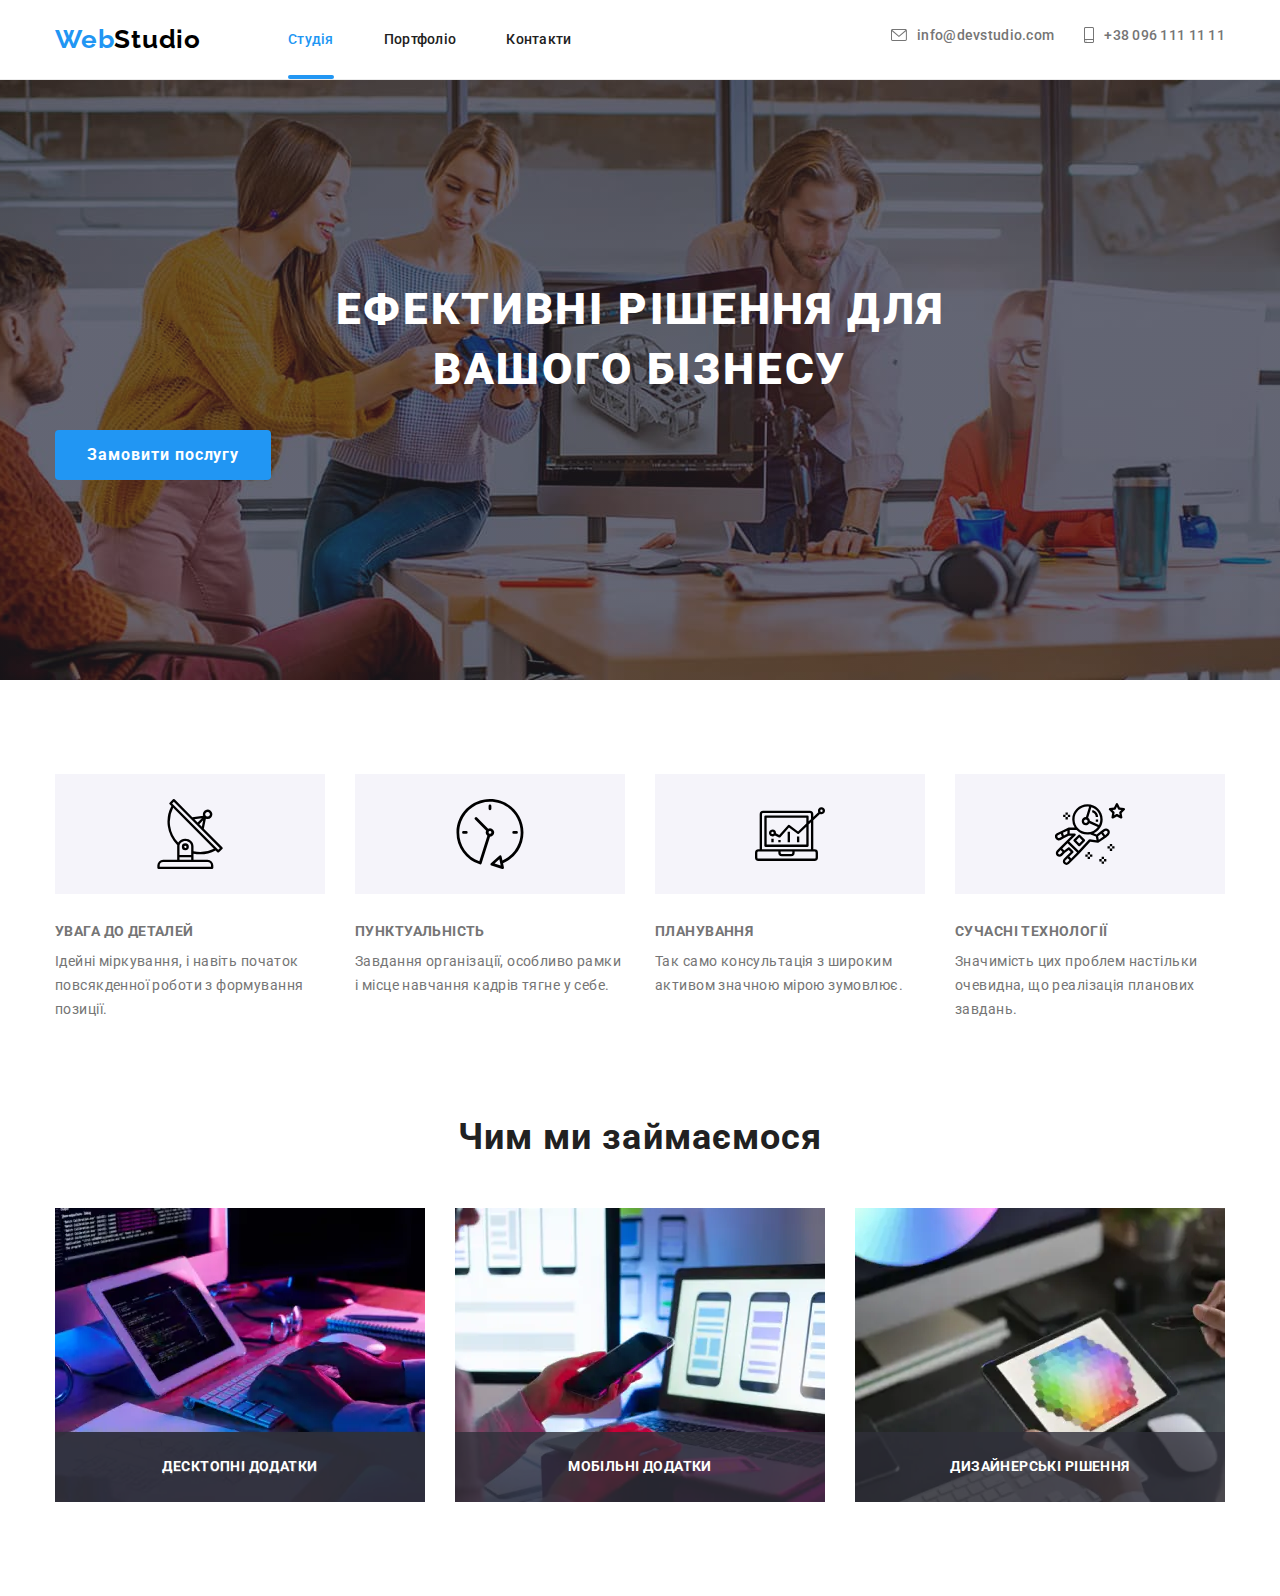
==== index.html @ 54bf3335 "+work" ====
<!DOCTYPE html>
<html lang="uk">
<head>
    <meta charset="UTF-8">
    <meta http-equiv="X-UA-Compatible" content="IE=edge">
    <meta name="viewport" content="width=device-width, initial-scale=1.0">
    <link rel="preconnect" href="https://fonts.googleapis.com">
    <link rel="preconnect" href="https://fonts.gstatic.com" crossorigin>
    <link
        href="https://fonts.googleapis.com/css2?family=Montserrat:wght@400;700&family=Open+Sans:wght@400;600;700&family=Raleway:wght@700&family=Roboto:wght@400;500;700;900&display=swap"
        rel="stylesheet"> 
    <link rel="stylesheet" href="https://cdn.jsdelivr.net/npm/modern-normalize@1.1.0/modern-normalize.min.css">
    
    <link rel="stylesheet" href="./css/main.min.css">
    <title>Головна</title>
</head>

<body>
    <!-- ХЕДЕР -->
    <header class="header">
        <div class="container header__container">
            <nav class="navigation">
                <a href="./index.html" class="logo-header">Web<span class="studio-black">Studio</span></a>            
                <ul class="site-nav">
                    <li class="item"><a class="header-link current site-nav__link" href="./index.html">Студія</a></li>
                    <li class="item"><a class="header-link site-nav__link" href="./portfolio.html">Портфоліо</a></li>
                    <li class="item"><a class="header-link site-nav__link" href="#">Контакти</a></li>
                </ul>            
            </nav>  
            <button type="button" class="open-mobile-menu-btn" data-menu-open>
                <svg class="open-mobile-menu-btn__icon">
                  <use href="./images/icons.svg#icon-burger"></use>
                </svg>
            </button>
            <ul class="header-contact list">
                <li class="header-contact__item"><a class="header-link header-contact__link" href="mailto:info@devstudio.com">
                    <svg class="icon-envelope" width="16px" height="12px">
                        <use href="./images/icons.svg#icon-envelope"></use>
                    </svg>
                    info@devstudio.com</a></li>
                <li class="header-contact__item"><a class="header-link header-contact__link" href="tel:+380961111111">
                    <svg class="icon-smartphone" width="10px" height="16px">
                        <use href="./images/icons.svg#icon-smartphone"></use>
                    </svg>+38 096 111 11 11</a></li>
            </ul>  
        </div>
        <!-- МОБІЛЬНЕ МЕНЮ -->
        <div class="mobile-menu" data-menu>
            <div class="container mobile-menu__container">
                <button type="button" class="mobile-menu__close-btn" data-menu-close>
                    <svg class="mobile-menu__close-icon">
                        <use href="./images/icons.svg#icon-close_40px"></use>
                    </svg>
                </button>
                <ul class="list mobile-nav-list">
                    <li class="mobile-nav-list__item">
                        <a class="mobile-link current mobile-nav-list__link" href="./index.html">Студія</a>
                    </li>
                    <li class="mobile-nav-list__item">
                        <a class="mobile-link mobile-nav-list__link" href="./portfolio.html">Портфоліо</a>
                    </li>
                    <li class="mobile-nav-list__item">
                        <a class="mobile-link mobile-nav-list__link" href="#">Контакти</a>
                    </li>
                </ul>
                <ul class="list mobile-contact-list">
                    <li class="mobile-contact-list__item">
                        <a class="mobile-link mobile-contact-list__link tel" href="tel:+380961111111">+38 096 111 11 11</a>
                    </li>
                    <li class="mobile-contact-list__item">
                        <a class="mobile-link mobile-contact-list__link" href="mailto:info@devstudio.com">info@devstudio.com</a>
                    </li>
                </ul>
                <ul class="list mobile-menu-social-list">
                    <li class="mobile-menu-social-list__item">
                        <a class="mobile-link mobile-menu-social-list__link" href="#">Instagram</a>
                    </li>
                    <li class="mobile-menu-social-list__item">
                        <a class="mobile-link mobile-menu-social-list__link" href="#">Twitter</a>
                    </li>
                    <li class="mobile-menu-social-list__item">
                        <a class="mobile-link mobile-menu-social-list__link" href="#">Facebook</a>
                    </li>
                    <li class="mobile-menu-social-list__item">
                        <a class="mobile-link mobile-menu-social-list__link" href="#">LinkedIn</a>
                    </li>
                </ul>             
            </div>
        </div> 
    </header>
  
    <main>
        <!-- ГЕРОЙ -->       
        <section class="hero">
            <div class="container">
                <h1 class="hero-title">Ефективні рішення для вашого бізнесу</h1>
                <button class="hero-button" type="button" data-modal-open>Замовити послугу</button>
            </div>
        </section>  
        <!-- ОСОБЛИВОСТІ -->
        <section class="section">
            <div class="container">
                <h2 class="visually-hidden">Особливості</h2>
                <ul class="feature list">                
                    <li class="feature__item">
                        <div class="feature__icon">
                            <svg width="70px" height="70px">
                                <use href="./images/icons.svg#icon-antenna"></use>
                            </svg>
                        </div>
                        <h3 class="feature__title">увага до деталей</h3>
                        <p class="feature__text">Ідейні міркування, і навіть початок повсякденної роботи з формування позиції.</p>
                    </li>
                    <li class="feature__item">
                        <div class="feature__icon">
                            <svg width="70px" height="70px">
                                <use href="./images/icons.svg#icon-clock"></use>
                            </svg>
                        </div>
                        <h3 class="feature__title">пунктуальність</h3>
                        <p class="feature__text">Завдання організації, особливо рамки і місце навчання кадрів тягне у себе.</p>
                    </li>
                    <li class="feature__item">
                        <div class="feature__icon">
                            <svg width="70px" height="70px">
                                <use href="./images/icons.svg#icon-diagram"></use>
                            </svg>
                        </div>
                        <h3 class="feature__title">планування</h3>
                        <p class="feature__text">Так само консультація з широким активом значною мірою зумовлює.</p>
                    </li>
                    <li class="feature__item">
                        <div class="feature__icon">
                            <svg width="70px" height="70px">
                                <use href="./images/icons.svg#icon-astronaut"></use>
                            </svg>
                        </div>
                        <h3 class="feature__title">сучасні технології</h3>
                        <p class="feature__text">Значимість цих проблем настільки очевидна, що реалізація планових завдань.</p>
                    </li>        
                </ul>
            </div>
        </section>
        <!-- ЧИМ МИ ЗАЙМАЄМОСЯ -->
        <section class="section work">
            <div class="container">
                <h2 class="section-title">Чим ми займаємося</h2>
                <ul class="list work__list">
                    <li class="work__item">
                        <picture>
                            <source 
                            srcset="./images/img-work1-desktop.webp 1x, ./images/img-work1-desktop@2x.webp 2x"
                            media="(min-width: 1200px)"
                            type="image/webp">
                            <source 
                            srcset="./images/img-work1-desktop.jpg 1x, ./images/img-work1-desktop@2x.jpg 2x"
                            media="(min-width: 1200px)">
                            <img src="./images/img-work1-desktop.jpg" alt="write program">
                        </picture>                                      
                        <p class="work__text">Десктопні додатки</p>                       
                    </li>
                    <li class="work__item">
                        <picture>
                            <source 
                            srcset="./images/img-work2-desktop.webp 1x, ./images/img-work2-desktop@2x.webp 2x"
                            media="(min-width: 1200px)"
                            type="image/webp">
                            <source 
                            srcset="./images/img-work2-desktop.jpg 1x, ./images/img-work2-desktop@2x.jpg 2x"
                            media="(min-width: 1200px)">
                            <img src="./images/img-work2-desktop.jpg" alt="write program">
                        </picture>                                             
                        <p class="work__text">Мобільні додатки</p>                     
                    </li>
                    <li class="work__item">
                        <picture>
                            <source 
                            srcset="./images/img-work3-desktop.webp 1x, ./images/img-work3-desktop@2x.webp 2x"
                            media="(min-width: 1200px)"
                            type="image/webp">
                            <source 
                            srcset="./images/img-work3-desktop.jpg 1x, ./images/img-work3-desktop@2x.jpg 2x"
                            media="(min-width: 1200px)">
                            <img src="./images/img-work3-desktop.jpg" alt="write program">
                        </picture>                        
                        <p class="work__text">Дизайнерські рішення</p>                       
                    </li>
                </ul>
            </div>
        </section>
        <!--КОМАНДА-->
        <!-- <section class="section team">
            <div class="container">
            <h2 class="section-title">Наша команда</h2>
                <ul class="list team__list">
                    <li class="team__cards">
                        <img class="team__img" src="./images/tc1.jpg" alt="фото дизайнера Ігор Дем'яненко" width="270" height="260">
                        <div class="team__content">
                            <h3 class="team__name">Ігор Дем'яненко</h3>
                            <p class="team__position">Product Designer</p>                           
                            <ul class="social-list list">
                                <li class="social-list__item">
                                    <a class="social-list__link" href="#">
                                        <svg class="social-list__icon" width="20px" height="20px">
                                            <use href="./images/icons.svg#icon-instagram"></use>
                                        </svg>
                                    </a>
                                </li>
                                <li class="social-list__item">
                                    <a class="social-list__link" href="#" >
                                        <svg class="social-list__icon" width="20px" height="20px">
                                            <use href="./images/icons.svg#icon-twitter"></use>
                                        </svg>
                                    </a>
                                </li>
                                <li class="social-list__item">
                                    <a class="social-list__link" href="#" >
                                        <svg class="social-list__icon" width="20px" height="20px">
                                            <use href="./images/icons.svg#icon-facebook"></use>
                                        </svg>
                                    </a>
                                </li>
                                <li class="social-list__item">
                                    <a class="social-list__link" href="#" >
                                        <svg class="social-list__icon" width="20px" height="20px">
                                            <use href="./images/icons.svg#icon-linkedin"></use>
                                        </svg>
                                    </a>
                                </li>
                            </ul>
                        </div>                        
                    </li>
                    <li class="team__cards">
                        <img class="team__img" src="./images/tc2.jpg" alt="фото фронт енд розробника Ольга Рєпіна" width="270" height="260">
                        <div class="team__content">
                            <h3 class="team__name">Ольга Рєпіна</h3>
                            <p class="team__position">Frontend Developer</p>                         
                            <ul class="social-list list">
                                <li class="social-list__item">
                                    <a class="social-list__link" href="#">
                                        <svg class="social-list__icon" width="20px" height="20px">
                                            <use href="./images/icons.svg#icon-instagram"></use>
                                        </svg>
                                    </a>
                                </li>
                                <li class="social-list__item">
                                    <a class="social-list__link" href="#" >
                                        <svg class="social-list__icon" width="20px" height="20px">
                                            <use href="./images/icons.svg#icon-twitter"></use>
                                        </svg>
                                    </a>
                                </li>
                                <li class="social-list__item">
                                    <a class="social-list__link" href="#" >
                                        <svg class="social-list__icon" width="20px" height="20px">
                                            <use href="./images/icons.svg#icon-facebook"></use>
                                        </svg>
                                    </a>
                                </li>
                                <li class="social-list__item">
                                    <a class="social-list__link" href="#" >
                                        <svg class="social-list__icon" width="20px" height="20px">
                                            <use href="./images/icons.svg#icon-linkedin"></use>
                                        </svg>
                                    </a>
                                </li>
                            </ul>
                        </div>                         
                    </li>
                    <li class="team__cards">
                        <img class="team__img" src="./images/tc3.jpg" alt="фото маркетолога Микола Тарасов" width="270" height="260">
                        <div class="team__content">
                            <h3 class="team__name">Микола Тарасов</h3>
                            <p class="team__position">Marketing</p>                       
                            <ul class="social-list list">
                                <li class="social-list__item">
                                    <a class="social-list__link" href="#">
                                        <svg class="social-list__icon" width="20px" height="20px">
                                            <use href="./images/icons.svg#icon-instagram"></use>
                                        </svg>
                                    </a>
                                </li>
                                <li class="social-list__item">
                                    <a class="social-list__link" href="#" >
                                        <svg class="social-list__icon" width="20px" height="20px">
                                            <use href="./images/icons.svg#icon-twitter"></use>
                                        </svg>
                                    </a>
                                </li>
                                <li class="social-list__item">
                                    <a class="social-list__link" href="#" >
                                        <svg class="social-list__icon" width="20px" height="20px">
                                            <use href="./images/icons.svg#icon-facebook"></use>
                                        </svg>
                                    </a>
                                </li>
                                <li class="social-list__item">
                                    <a class="social-list__link" href="#" >
                                        <svg class="social-list__icon" width="20px" height="20px">
                                            <use href="./images/icons.svg#icon-linkedin"></use>
                                        </svg>
                                    </a>
                                </li>
                            </ul>
                        </div>                        
                    </li>
                    <li class="team__cards">
                        <img class="team__img" src="./images/tc4.jpg" alt="фото Юай дизайнера Михайло Єрмаков" width="270" height="260">
                        <div class="team__content">
                            <h3 class="team__name">Михайло Єрмаков</h3>
                            <p class="team__position">UI Designer</p>                                                 
                            <ul class="social-list list">
                                <li class="social-list__item">
                                    <a class="social-list__link" href="#">
                                        <svg class="social-list__icon" width="20px" height="20px">
                                            <use href="./images/icons.svg#icon-instagram"></use>
                                        </svg>
                                    </a>
                                </li>
                                <li class="social-list__item">
                                    <a class="social-list__link" href="#" >
                                        <svg class="social-list__icon" width="20px" height="20px">
                                            <use href="./images/icons.svg#icon-twitter"></use>
                                        </svg>
                                    </a>
                                </li>
                                <li class="social-list__item">
                                    <a class="social-list__link" href="#" >
                                        <svg class="social-list__icon" width="20px" height="20px">
                                            <use href="./images/icons.svg#icon-facebook"></use>
                                        </svg>
                                    </a>
                                </li>
                                <li class="social-list__item">
                                    <a class="social-list__link" href="#" >
                                        <svg class="social-list__icon" width="20px" height="20px">
                                            <use href="./images/icons.svg#icon-linkedin"></use>
                                        </svg>
                                    </a>
                                </li>
                            </ul>
                        </div>                         
                    </li>
                </ul>
            </div>
        </section> -->
        <!-- КЛІЄНТИ -->
        <!-- <section class="section company">
            <div class="container">
                <h2 class="section-title">Постійні клієнти</h2>
                <ul class="company__list list">
                    <li class="company__item">
                        <a class="company__link" href="#">
                            <svg class="company__logo" width="106px" height="60px">
                                <use href="./images/icons.svg#icon-logo1"></use>
                            </svg>
                        </a>
                    </li>
                    <li class="company__item">
                        <a class="company__link" href="#">
                            <svg class="company__logo" width="106px" height="60px">
                                <use href="./images/icons.svg#icon-logo2"></use>
                            </svg>
                        </a>
                    </li>
                    <li class="company__item">
                        <a class="company__link" href="#">
                            <svg class="company__logo" width="106px" height="60px">
                                <use href="./images/icons.svg#icon-logo3"></use>
                            </svg>
                        </a>
                    </li>
                    <li class="company__item">
                        <a class="company__link" href="#">
                            <svg class="company__logo" width="106px" height="60px">
                                <use href="./images/icons.svg#icon-logo4"></use>
                            </svg>
                        </a>
                    </li>
                    <li class="company__item">
                        <a class="company__link" href="#">
                            <svg class="company__logo" width="106px" height="60px">
                                <use href="./images/icons.svg#icon-logo5"></use>
                            </svg>
                        </a>
                    </li>
                    <li class="company__item">
                        <a class="company__link" href="#">
                            <svg class="company__logo" width="106px" height="60px">
                                <use href="./images/icons.svg#icon-logo6"></use>
                            </svg>
                        </a>
                    </li>
                </ul>
            </div>
        </section>
    </main> -->
    <!-- ФУТЕР -->
    <!-- <footer class="footer">
        <div class="container footer-container">
            <div class="address">
                <a href="./index.html" class="logo-footer">Web<span class="studio-white">Studio</span></a>
                <address>
                    <ul class="footer-list list">
                        <li class="contacts"><a class="map link" href="https://goo.gl/maps/buH3xEs2t7yoEVax5" target="_blank" 
                            rel="noopener noreferrer nofollow">м. Київ, пр-т Лесі Українки, 26</a></li>
                        <li class="contacts"><a class="link" href="mailto:info@devstudio.com">info@devstudio.com</a></li>
                        <li class="contacts"><a class="link" href="tel:+38096111111">+38 096 111 11 11</a></li>
                    </ul>
                </address>
            </div>
            <div class="social">
                <p class="footer-title">Приєднуйтесь</p>
                <ul class="social-list list">
                    <li class="social-list__item">
                        <a class="social-list__link social-icon-footer" href="#" >
                            <svg class="icon-footer" width="20px" height="20px">
                                <use href="./images/icons.svg#icon-instagram"></use>
                            </svg>
                        </a>
                    </li>
                    <li class="social-list__item">
                        <a class="social-list__link social-icon-footer" href="#" >
                            <svg class="icon-footer" width="20px" height="20px">
                                <use href="./images/icons.svg#icon-twitter"></use>
                            </svg>
                        </a>
                    </li>
                    <li class="social-list__item">
                        <a class="social-list__link social-icon-footer" href="#" >
                            <svg class="icon-footer" width="20px" height="20px">
                                <use href="./images/icons.svg#icon-facebook"></use>
                            </svg>
                        </a>
                    </li>
                    <li class="social-list__item">
                        <a class="social-list__link social-icon-footer" href="#" >
                            <svg class="icon-footer" width="20px" height="20px">
                                <use href="./images/icons.svg#icon-linkedin"></use>
                            </svg>
                        </a>
                    </li>
                </ul>
            </div>
            <div class="footer-contact-form">
                <p class="footer-title">Підпишіться на розсилку</p> 
                <form class="footer-form">
                    <label>
                        <input type="email" name="email" class="footer-form-input" placeholder="E-mail" required>
                    </label>                   
                        <button type="submit" class="footer-form-button">Підписатися
                            <svg class="footer-form-icon" width="24" height="24">
                            <use href="./images/icons.svg#icon-send"></use>
                        </svg>
                    </button>                    
                </form>  
            </div>
        </div>
    </footer>  

    <div class="backdrop is-hidden" data-modal>
        <div class="modal">
            <button type="button" class="modal__close-btn" data-modal-close>
                <svg class="modal__close-icon" width="18px" height="18px">
                    <use href="./images/icons.svg#icon-close"></use>
                </svg>
            </button>
            <form class="modal-form">
                <p class="modal-form-title">Залиште свої дані, ми вам передзвонимо</p>
                <label class="modal-form-field">
                    <span class="modal-form-desc-title">Ім'я</span>
                    <span class="modal-form-input-icon">
                        <input type="text" name="name" class="modal-form-input" required pattern="[a-zA-Zа-яА-ЯіІїЇ]+">
                        <svg width="18" height="18" class="modal-form-icon">
                            <use href="./images/icons.svg#icon-person-black"></use>
                        </svg>
                    </span>
                </label>
                <label class="modal-form-field">
                    <span class="modal-form-desc-title">Телефон</span> 
                    <span class="modal-form-input-icon">
                        <input type="tel" name="tel" class="modal-form-input" required pattern="[0-9]{3}-[0-9]{3}-[0-9]{2}-[0-9]{2}" title="xxx-xxx-xx-xx">
                        <svg width="18" height="18"class="modal-form-icon">
                            <use href="./images/icons.svg#icon-phone-black"></use>
                        </svg>
                    </span>
                </label>
                <label class="modal-form-field">
                    <span class="modal-form-desc-title">Пошта</span>
                    <span class="modal-form-input-icon">
                        <input type="email" name="email" class="modal-form-input" required>
                        <svg width="18" height="18"class="modal-form-icon">
                            <use href="./images/icons.svg#icon-email-black"></use>
                        </svg>
                    </span>
                </label>                
                <label class="modal-form-field-comment">
                    <span class="modal-form-desc-title">Коментар</span>
                    <textarea name="feedback" placeholder="Введіть текст" required class="modal-form-comment"></textarea>
                </label>
                <label class="modal-form-checkbox-field">
                    <input type="checkbox" name="user-policy" class="modal-form-check visually-hidden">
                    <svg class="modal-form-checkbox" width="16" height="15">
                        <use href="./images/icons.svg#icon-check" class="modal-form-checkbox-icon"></use>
                    </svg>Погоджуюся з розсилкою та приймаю&nbsp;<a href="" class="checkbox-accent">Умови договору</a>
                </label>
                <button type="submit" class="modal-form-submit">Відправити</button>           

            </form>
        </div>
    </div>
    
    <script src="./js/modal.js"></script> -->

    <script src="./js/mobile-menu.js"></script>
</body>
</html>
---- css/main.min.css ----
:root{--primary-text-color:#757575;--secondary-text-color:#212121;--white-color:#FFFFFF;--white-color-footer-link:rgba(255, 255, 255, 0.6);--black-color:#000000;--accent-color:#2196F3;--hero-footer-background-color:#2F303A;--secondary-background-color:#F5F4FA;--border-header-color:#ECECEC;--accent-color-focus:#188CE8;--cards-border-color:#EEEEEE;--hero-gradient: #c4c4c4;--icons-color-main: #afb1b8;--primary-font-family: Roboto, sans-serif;--secondary-font-family: Raleway, sans-serif}.visually-hidden{position:absolute;white-space:nowrap;width:1px;height:1px;overflow:hidden;border:0;padding:0;clip:rect(0 0 0 0);clip-path:inset(50%);margin:-1px}body{color:var(--primary-text-color);background-color:var(--white-color);font-family:var(--primary-font-family);font-size:14px;letter-spacing:.03em}h1,h2,h3,h4,h5,h6,p{margin-top:0;margin-bottom:0}ul{margin-top:0;margin-bottom:0;padding-left:0;list-style:none}img{display:block;max-width:100%;height:auto}address{font-style:normal}button{display:block;cursor:pointer;border:none;border-radius:4px}.list{list-style:none;padding-left:0;margin:0}.link{text-decoration:none}.container{padding:0 15px}@media screen and (min-width: 480px){.container{width:480px;margin:0 auto}}@media screen and (min-width: 768px){.container{width:768px}}@media screen and (min-width: 1200px){.container{width:1200px}}.section{padding-top:94px;padding-bottom:94px}.section-title{color:var(--secondary-text-color);font-weight:700;font-size:36px;line-height:1.17;text-align:center;letter-spacing:.03em;margin-bottom:50px}.backdrop{position:fixed;top:0;left:0;bottom:0;right:0;background-color:rgba(0,0,0,.2);opacity:1;transition:opacity 250ms cubic-bezier(0.4, 0, 0.2, 1)}.backdrop.is-hidden{opacity:0;pointer-events:none;visibility:hidden}.backdrop.is-hidden .modal{transform:translate(-50%, -50%) scale(1.1);visibility:visible}.modal{position:absolute;top:50%;left:50%;min-width:528px;min-height:581px;padding:40px;background-color:var(--white-color);box-shadow:0px 1px 3px rgba(0,0,0,.12),0px 1px 1px rgba(0,0,0,.14),0px 2px 1px rgba(0,0,0,.2);border-radius:4px;transform:translate(-50%, -50%) scale(1);transition:transform 250ms cubic-bezier(0.4, 0, 0.2, 1)}.modal__close-btn{position:absolute;top:8px;right:8px;display:flex;justify-content:center;align-items:center;width:30px;height:30px;color:var(--black-color);background-color:rgba(0,0,0,0);border-radius:50%;border:1px solid rgba(0,0,0,.1);transition:border-color 250ms cubic-bezier(0.4, 0, 0.2, 1)}.modal__close-btn:hover,.modal__close-btn:focus{border-color:var(--accent-color)}.modal__close-icon{fill:currentColor}.modal-form{display:flex;flex-direction:column}.modal-form-field{margin-bottom:10px}.modal-form-title{font-size:20px;line-height:1.15;font-weight:700;margin-bottom:12px;text-align:center;color:var(--secondary-text-color)}.modal-form-input-icon{position:relative;display:block}.modal-form-input{width:100%;height:40px;border-radius:4px;border:1px solid rgba(33,33,33,.2);padding-left:42px;transition:border-color 250ms cubic-bezier(0.4, 0, 0.2, 1)}.modal-form-input:focus{border-color:var(--accent-color);outline:none}.modal-form-icon{position:absolute;top:50%;left:12px;transform:translateY(-50%);transition:fill 250ms cubic-bezier(0.4, 0, 0.2, 1)}.modal-form-input:focus+.modal-form-icon{fill:var(--accent-color)}.modal-form-desc-title{display:block;font-size:12px;line-height:1.16;letter-spacing:.01em;color:var(--primary-text-color);margin-bottom:4px}.modal-form-comment{width:100%;height:120px;resize:none;border-radius:4px;border:1px solid rgba(33,33,33,.2);padding:12px 16px;transition:border-color 250ms cubic-bezier(0.4, 0, 0.2, 1)}.modal-form-comment:focus{outline:none;border-color:var(--accent-color)}.modal-form-comment::placeholder{font-size:12px;line-height:1.16;letter-spacing:.01em;color:rgba(117,117,117,.5)}.modal-form-field-comment{margin-bottom:20px}.modal-form-checkbox{border:2px solid var(--secondary-text-color);border-radius:2px;cursor:pointer;margin-right:7px}.modal-form-check:checked+.modal-form-checkbox{background-color:var(--accent-color);border:2px solid var(--accent-color)}.modal-form-checkbox-icon{display:none}.modal-form-check:checked+.modal-form-checkbox .modal-form-checkbox-icon{display:block}.modal-form-checkbox-field{display:flex;align-items:center;justify-content:center;margin-bottom:30px;font-weight:400;line-height:1.71;color:var(--primary-text-color)}.checkbox-accent{color:var(--accent-color)}.modal-form-submit{padding:10px 52px;border-radius:4px;font-family:inherit;font-weight:700;font-size:16px;line-height:1.9;letter-spacing:.06em;color:var(--white-color);background-color:var(--accent-color);transition:background-color 250ms cubic-bezier(0.4, 0, 0.2, 1)}.modal-form-submit:hover,.modal-form-submit:focus{background-color:var(--accent-color-focus)}.mobile-menu{position:fixed;top:0;left:0;z-index:100;width:100%;height:100%;background-color:#fff;opacity:0;visibility:hidden;pointer-events:none;transition:opacity 250ms cubic-bezier(0.4, 0, 0.2, 1),visibility 250ms cubic-bezier(0.4, 0, 0.2, 1);overflow-y:scroll}.mobile-menu.is-open{opacity:1;visibility:visible;pointer-events:auto}.mobile-nav-list__link.current{color:var(--accent-color)}.mobile-menu__close-btn{position:absolute;top:10px;right:15px;background-color:rgba(0,0,0,0);border:0;padding:0;line-height:0}.mobile-menu__close-icon{width:40px;height:40px}.mobile-menu__container{position:relative;padding-left:40px;padding-top:48px;padding-bottom:48px}.mobile-nav-list__item{margin-bottom:32px}.mobile-nav-list__item:last-child{margin-bottom:302px}.mobile-nav-list__link{font-weight:500;font-size:40px;line-height:1.17;letter-spacing:.02em;text-decoration:none;color:var(--secondary-text-color)}.mobile-contact-list__item{margin-bottom:32px}.mobile-contact-list__item:last-child{margin-bottom:64px}.mobile-contact-list__link.tel{font-weight:500;font-size:34px;line-height:1.18;letter-spacing:.02em;color:var(--accent-color)}.mobile-contact-list__link{font-weight:500;font-size:24px;line-height:1.1666666667;letter-spacing:.02em;text-decoration:none;color:#757575}.mobile-menu-social-list__link{font-weight:500;font-size:18px;line-height:1.2222222222;letter-spacing:.02em;text-decoration:none;color:var(--accent-color)}.mobile-menu-social-list{display:flex;align-items:center;flex-wrap:wrap;max-width:357px;height:22px}.mobile-menu-social-list__item{margin-right:auto}.mobile-menu-social-list__item:not(:last-child){padding-right:10px;position:relative}.mobile-menu-social-list__item:not(:last-child)::after{content:"";display:block;height:100%;width:1px;background-color:rgba(33,33,33,.2);position:absolute;top:0;right:0}.site-nav{display:none}.header-contact{display:none}.header__container{display:flex;align-items:center;justify-content:space-between;height:100%}.open-mobile-menu-btn{line-height:0;border:none;background-color:rgba(0,0,0,0);padding:0}.open-mobile-menu-btn__icon{width:40px;height:40px}.header{height:60px;border-bottom:1px solid var(--border-header-color)}.site-nav__link.current{color:var(--accent-color)}.header-link{line-height:1.71;text-decoration:none;transition:color 250ms cubic-bezier(0.4, 0, 0.2, 1)}.header-link:hover,.header-link:focus{color:var(--accent-color)}.logo-header{color:var(--accent-color);font-family:var(--secondary-font-family);font-weight:700;font-size:26px;line-height:1.19;letter-spacing:.03em;text-decoration:none;padding-top:24px;padding-bottom:24px}.studio-black{color:var(--black-color)}.icon-envelope{margin-right:10px;fill:currentColor}.icon-smartphone{margin-right:10px;fill:currentColor}@media screen and (min-width: 768px){.header{height:80px}.site-nav{display:flex;gap:50px;margin-left:87px}.site-nav__link{font-weight:500;font-size:14px;line-height:1.1428571429;letter-spacing:.02em;color:#212121;position:relative;padding:32px 0;transform:color 250ms cubic-bezier(0.4, 0, 0.2, 1)}.site-nav__link:hover,.site-nav__link:focus{color:var(--accent-color)}.site-nav .current{color:var(--accent-color)}.site-nav .current::after{content:"";display:block;position:absolute;width:100%;height:4px;border-radius:2px;background-color:var(--accent-color);bottom:0}.header-contact{display:block}.header-contact__item:not(:last-child){margin-bottom:10px}.header-contact__link{font-weight:500;font-size:12px;line-height:1.1666666667;letter-spacing:.02em;color:var(--primary-text-color);display:flex;align-items:center;transform:color 250ms cubic-bezier(0.4, 0, 0.2, 1)}.header-contact__link:hover,.header-contact__link:focus{color:var(--accent-color)}.open-mobile-menu-btn{display:none}.navigation{display:flex;align-items:center}}@media screen and (min-width: 1200px){.header-contact{display:flex;gap:30px}.header-contact__link{padding:32px 0;font-size:14px;line-height:1.1428571429}}.hero{background-color:var(--hero-gradient);height:600px;max-width:1600px;margin-left:auto;margin-right:auto;background-image:linear-gradient(to right, rgba(47, 48, 58, 0.4), rgba(47, 48, 58, 0.4)),url(../images/hero-bg-mobile.jpg);background-repeat:no-repeat;background-size:cover;background-position:center;padding:200px 0}.hero-title{font-style:normal;color:var(--white-color);font-weight:900;font-size:44px;line-height:1.36;text-align:center;letter-spacing:.06em;text-transform:uppercase;width:696px;margin-bottom:30px;margin-right:auto;margin-left:auto}.hero-button{background-color:var(--accent-color);color:var(--white-color);border-color:rgba(0,0,0,0);cursor:pointer;font-family:inherit;font-weight:700;font-size:16px;line-height:1.88;display:flex;align-items:center;text-align:center;letter-spacing:.06em;padding:10px 32px;border-radius:4px;border:none}.hero-button:hover,.hero-button:focus{background-color:var(--accent-color-focus);box-shadow:0px 4px 4px rgba(0,0,0,.15)}@media(min-device-pixel-ratio: 2)and (max-width: 767px),(min-resolution: 192dpi)and (max-width: 767px),(min-resolution: 2dppx)and (max-width: 767px){.hero{background-image:linear-gradient(rgba(47, 48, 58, 0.4), rgba(47, 48, 58, 0.4)),url(../images/hero-bg-mobile@2x.jpg)}}@media screen and (min-width: 768px){.hero{background-image:linear-gradient(rgba(47, 48, 58, 0.4), rgba(47, 48, 58, 0.4)),url(../images/hero-bg-tablet.jpg)}}@media(min-device-pixel-ratio: 2)and (min-width: 767px),(min-resolution: 192dpi)and (min-width: 767px),(min-resolution: 2dppx)and (min-width: 767px){.hero{background-image:linear-gradient(rgba(47, 48, 58, 0.4), rgba(47, 48, 58, 0.4)),url(../images/hero-bg-tablet@2x.jpg)}}@media screen and (min-width: 1200px){.hero{background-image:linear-gradient(rgba(47, 48, 58, 0.4), rgba(47, 48, 58, 0.4)),url(../images/hero-bg-desktop.jpg)}}@media(min-device-pixel-ratio: 2)and (min-width: 1200px),(min-resolution: 192dpi)and (min-width: 1200px),(min-resolution: 2dppx)and (min-width: 1200px){.hero{background-image:linear-gradient(rgba(47, 48, 58, 0.4), rgba(47, 48, 58, 0.4)),url(../images/hero-bg-desktop@2x.jpg)}}@media screen and (min-width: 310px)and (max-width: 400px){.hero-title{width:300px;font-size:26px;line-height:1.62}}@media screen and (min-width: 401px)and (max-width: 1199px){.hero-title{font-size:26px;line-height:1.62;width:360px}}@media screen and (min-width: 320px)and (max-width: 767px){.hero{max-width:480px;height:400px;padding:118px 0}}@media screen and (min-width: 768px)and (max-width: 1199px){.hero{max-width:768px;height:400px;padding:118px 0}}.feature{list-style:none;display:flex;flex-direction:column;row-gap:30px;padding:0;margin:0}.feature__item{max-width:450px}.feature__icon{display:flex;justify-content:center;align-items:center;margin-bottom:30px;height:120px;background-color:var(--secondary-background-color)}.feature__title{text-align:center;margin-bottom:10px;font-size:14px;font-weight:700;line-height:1.14;text-transform:uppercase;color:var(--secondary-text-color--)}.feature__text{font-weight:400;font-size:14px;line-height:1.71;letter-spacing:.03em;color:var(--primary-text-color)}@media screen and (min-width: 768px){.feature{flex-wrap:wrap;flex-direction:row;gap:30px}.feature__item{flex-basis:calc((100% - 30px)/2)}.feature__title{text-align:left}}@media screen and (min-width: 1200px){.feature{flex-wrap:nowrap}}@media screen and (max-width: 1199px){.work{display:none}}@media screen and (min-width: 1200px){.work{padding-top:0}.work__list{display:flex;justify-content:space-between}.work__item{position:relative}.work__text{position:absolute;bottom:0;width:100%;height:70px;font-weight:700;line-height:1.14;text-transform:uppercase;color:var(--white-color);background-color:rgba(47,48,58,.8);display:flex;justify-content:center;align-items:center}}.team{background-color:var(--secondary-background-color)}.team__list{display:flex;justify-content:space-between;gap:30px}.team__cards{background-color:var(--white-color);box-shadow:0px 1px 3px rgba(0,0,0,.12),0px 1px 1px rgba(0,0,0,.14),0px 2px 1px rgba(0,0,0,.2);border-radius:0px 0px 4px 4px;flex-basis:calc((100% - 90px)/4)}.team__content{padding-top:30px;padding-bottom:30px}.team__name{color:var(--secondary-text-color);font-weight:500;font-size:16px;line-height:1.19;text-align:center;letter-spacing:.03em;margin-bottom:10px}.team__position{color:var(--primary-text-color);font-style:normal;font-weight:400;font-size:16px;line-height:1.19;letter-spacing:.03em;text-align:center;margin-bottom:16px}.social-list{display:flex;justify-content:center;gap:10px}.social-list__item{width:44px;height:44px}.social-list__link{display:flex;justify-content:center;align-items:center;width:100%;height:100%;border-radius:50%;color:var(--icons-color-main);background-color:var(--white-color);transition:color 250ms cubic-bezier(0.4, 0, 0.2, 1),background-color 250ms cubic-bezier(0.4, 0, 0.2, 1)}.social-list__link:hover,.social-list__link:focus{background-color:var(--accent-color);color:var(--white-color)}.social-list__icon{width:20px;height:20px;fill:currentColor}.company__list{display:flex;justify-content:center;align-items:center;margin:0;padding:0}.company__item{width:170px;height:92px}.company__item:not(:last-child){margin-right:30px}.company__link{display:flex;justify-content:center;align-items:center;width:100%;height:100%;color:var(--icons-color-main);border:1px solid var(--icons-color-main);border-radius:4px;transition:color 250ms cubic-bezier(0.4, 0, 0.2, 1),border-color 250ms cubic-bezier(0.4, 0, 0.2, 1)}.company__link:hover,.company__link:focus{color:var(--accent-color);border-color:var(--accent-color)}.company__logo{fill:currentColor}.visually-hidden{position:absolute;white-space:nowrap;width:1px;height:1px;overflow:hidden;border:0;padding:0;clip:rect(0 0 0 0);clip-path:inset(50%);margin:-1px}.button-list{display:flex;justify-content:center;gap:8px;margin-bottom:50px;list-style:none}.button{color:var(--secondary-text-color);background-color:var(--secondary-background-color);border-color:rgba(0,0,0,0);cursor:pointer;font-family:inherit;font-weight:500;font-size:16px;line-height:1.62;text-align:center;letter-spacing:.03em;display:inline-block;padding:6px 22px;border-radius:4px;transition:color 250ms cubic-bezier(0.4, 0, 0.2, 1),background-color 250ms cubic-bezier(0.4, 0, 0.2, 1),box-shadow 250ms cubic-bezier(0.4, 0, 0.2, 1)}.button:hover,.button:focus{color:var(--white-color);background-color:var(--accent-color);box-shadow:0px 3px 1px rgba(0,0,0,.1),0px 1px 2px rgba(0,0,0,.08),0px 2px 2px rgba(0,0,0,.12)}.portfolio-list{display:flex;flex-wrap:wrap;gap:30px}.portfolio-list-cards{background-color:var(--white-color);border:1px solid var(--cards-border-color);list-style:none;flex-basis:calc((100% - 60px)/3)}.portfolio-container{padding:20px 24px;border:1px solid var(--cards-border-color);border-top:none}.portfolio-title{color:var(--secondary-text-color);font-weight:700;font-size:18px;line-height:2;letter-spacing:.06em;margin-bottom:4px}.portfolio-type{color:var(--primary-text-color);font-weight:400;font-size:16px;line-height:1.88;letter-spacing:.03em}.portfolio-link{display:block;transition:box-shadow 250ms cubic-bezier(0.4, 0, 0.2, 1)}.portfolio-link:hover,.portfolio-link:focus{box-shadow:0px 4px 4px rgba(0,0,0,.25),0px 4px 4px rgba(0,0,0,.06),1px 4px 6px rgba(0,0,0,.16)}.overlay-wrapper{position:relative;overflow:hidden}.overlay-text{padding:63px 24px;font-weight:400;font-size:18px;line-height:1.56;letter-spacing:.03em;color:var(--secondary-background-color);background-color:rgba(33,150,243,.9);position:absolute;top:0;left:0;width:100%;height:100%;overflow:auto;transform:translateY(100%);transition:transform 250ms cubic-bezier(0.4, 0, 0.2, 1)}.portfolio-link:hover .overlay-text,.portfolio-link:focus .overlay-text{transform:translateY(0%)}.footer{background-color:var(--hero-footer-background-color);padding-top:60px;padding-bottom:60px}.logo-footer{color:var(--accent-color);display:inline-block;margin-bottom:20px;font-family:var(--secondary-font-family);font-weight:700;font-size:26px;line-height:1.19;text-decoration:none}.studio-white{color:var(--white-color)}.footer-list{font-style:normal;list-style:none}.contacts:not(:last-child){margin-bottom:9px}.link{color:var(--white-color-footer-link);line-height:1.71;text-decoration:none;transition:color 250ms cubic-bezier(0.4, 0, 0.2, 1)}.link:hover,.link:focus{color:var(--accent-color)}.map{color:var(--white-color);line-height:1.71;text-decoration:none;transition:color 250ms cubic-bezier(0.4, 0, 0.2, 1)}.map:hover,.map:focus{color:var(--accent-color)}.address{margin-right:70px}.footer-container{display:flex;align-items:baseline}.footer-title{font-weight:700;font-size:14px;line-height:1.14;text-align:left;text-transform:uppercase;margin-bottom:20px;color:var(--white-color)}.social-item{width:44px;height:44px}.icon-networks{display:flex;justify-content:center;align-items:center;width:100%;height:100%;border-radius:50%;color:var(--icons-color-main);background-color:var(--white-color);transition:color 250ms cubic-bezier(0.4, 0, 0.2, 1),background-color 250ms cubic-bezier(0.4, 0, 0.2, 1)}.social-icon-footer{fill:var(--white-color);background-color:rgba(255,255,255,.1);transition:fill 250ms cubic-bezier(0.4, 0, 0.2, 1),background-color 250ms cubic-bezier(0.4, 0, 0.2, 1)}.social-icon-footer:hover,.social-icon-footer:focus{background-color:var(--accent-color)}.footer-social{margin-left:70px}.footer-contact-form{margin-left:auto}.footer-form{display:flex;gap:12px}.footer-form-button{position:relative;display:block;width:200px;height:50px;background-color:var(--accent-color);color:var(--white-color);padding-left:28px;font-weight:700;font-size:16px;letter-spacing:.06em;text-align:left;transition:background-color 250ms cubic-bezier(0.4, 0, 0.2, 1)}.footer-form-button:hover,.footer-form-button:focus{background-color:var(--accent-color-focus)}.footer-form-input{width:358px;height:50px;padding-left:16px;border:1px solid rgba(255,255,255,.3);border-radius:4px;background-color:var(--hero-footer-background-color);color:rgba(255,255,255,.6);font-weight:400;font-size:16px}.footer-form-icon{position:absolute;top:13px;left:148px;fill:var(--white-color)}/*# sourceMappingURL=main.min.css.map */
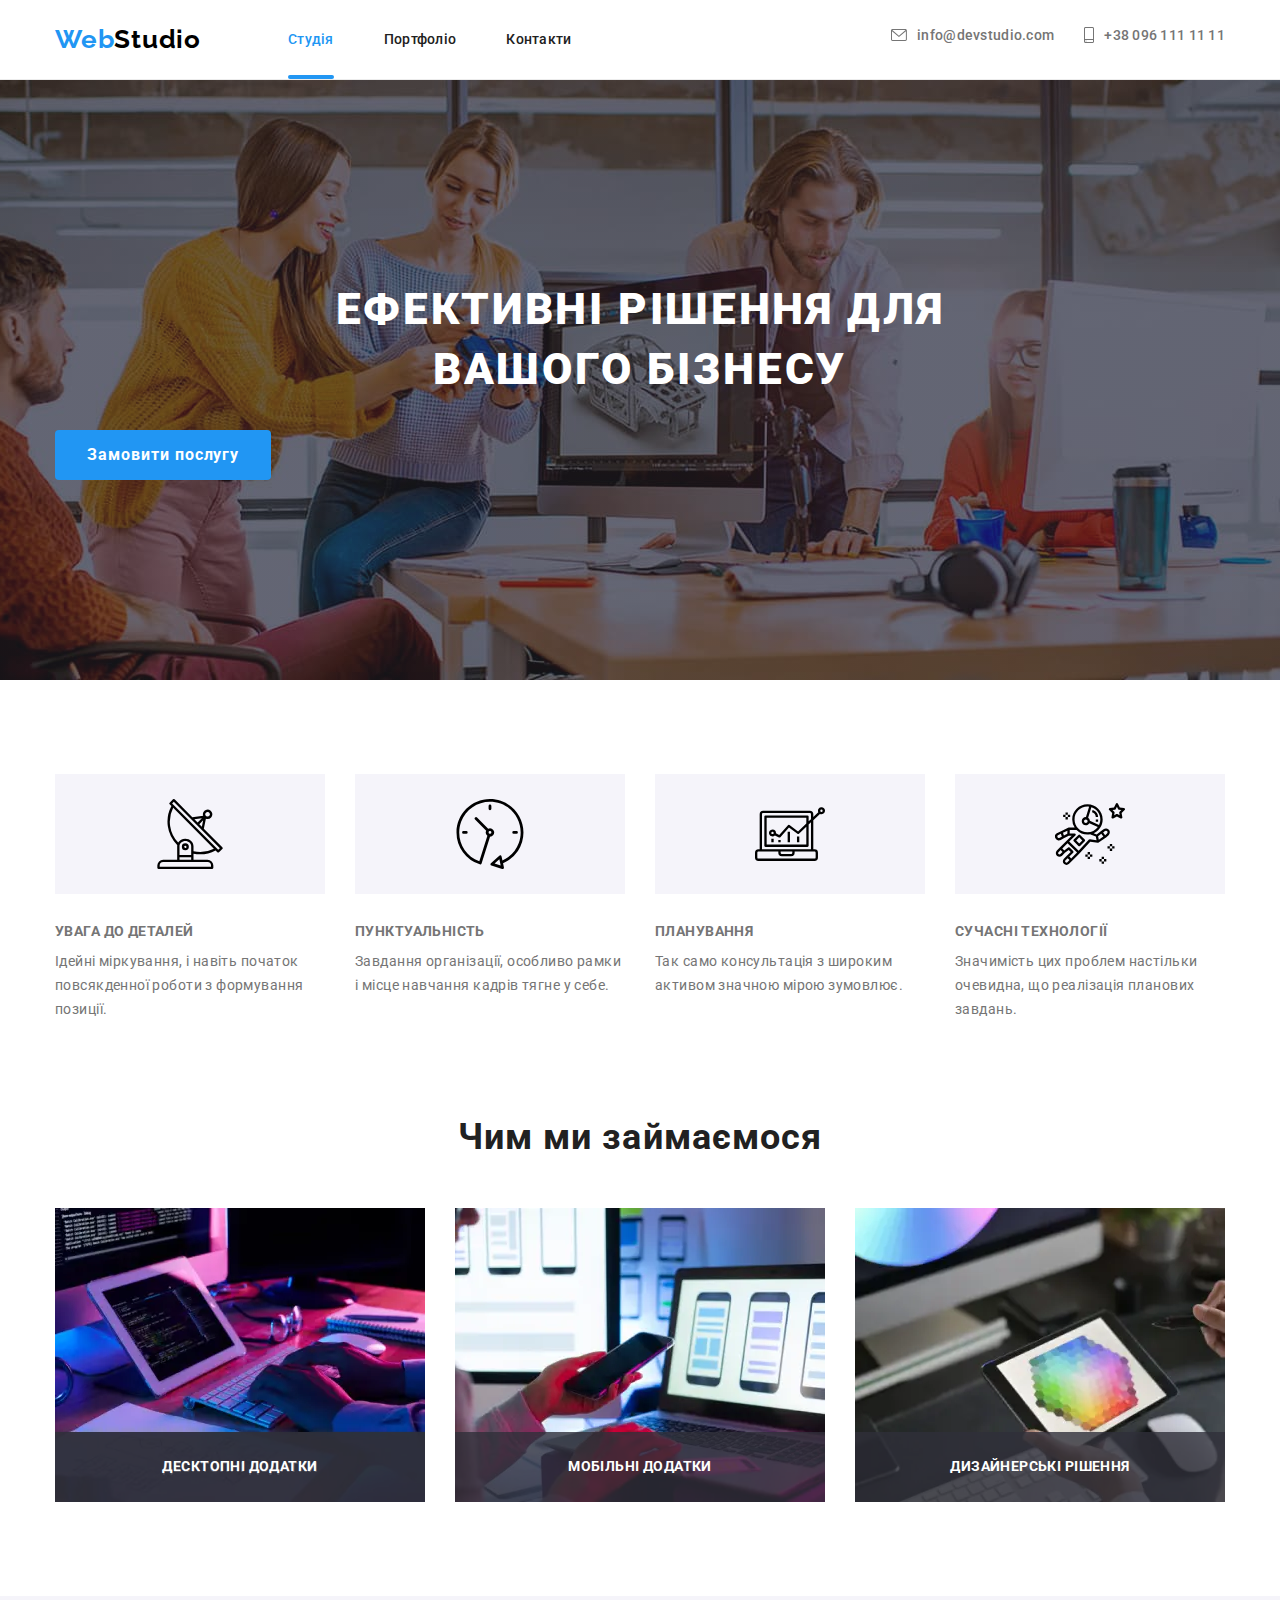
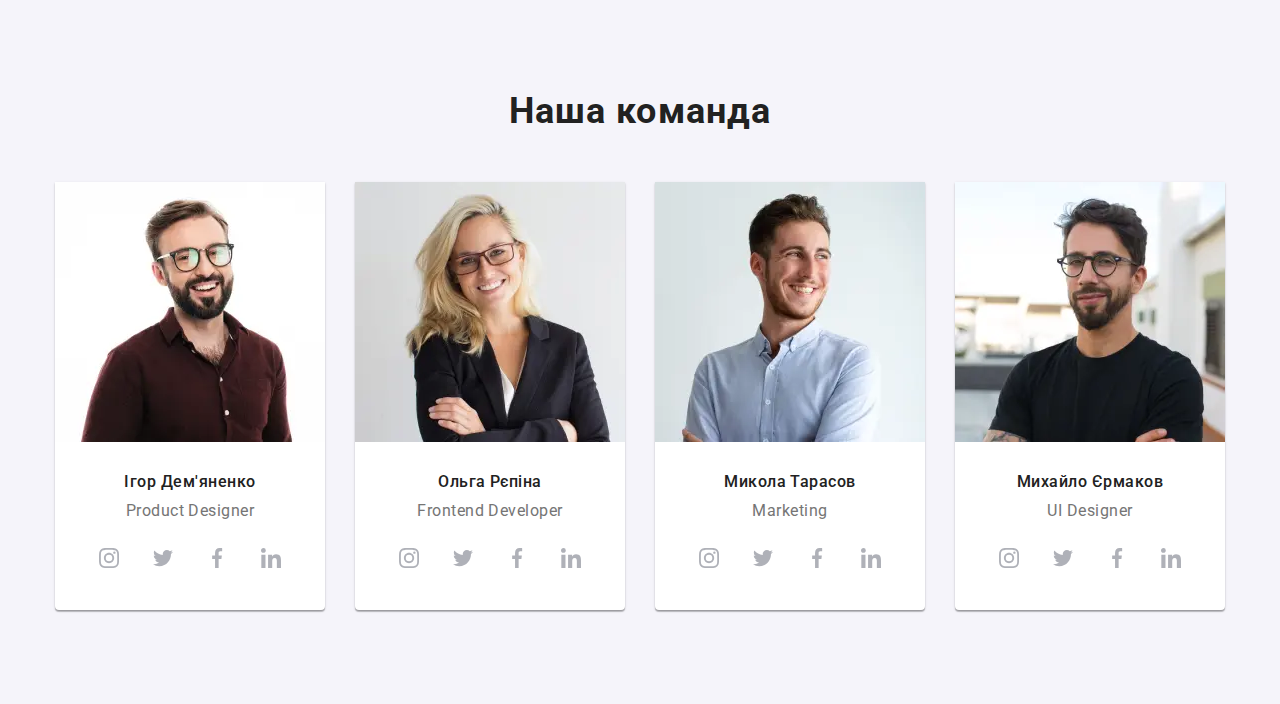
==== commit 6175a17e: "+team" ====
--- a/index.html
+++ b/index.html
@@ -189,12 +189,35 @@
             </div>
         </section>
         <!--КОМАНДА-->
-        <!-- <section class="section team">
+        <section class="section team">
             <div class="container">
             <h2 class="section-title">Наша команда</h2>
                 <ul class="list team__list">
                     <li class="team__cards">
-                        <img class="team__img" src="./images/tc1.jpg" alt="фото дизайнера Ігор Дем'яненко" width="270" height="260">
+                        <picture>
+                            <source 
+                                srcset="./images/img-team1-desktop.webp 1x, ./images/img-team1-desktop@2x.webp 2x"
+                                media="(min-width: 1200px)"
+                                type="image/webp">
+                            <source 
+                                srcset="./images/img-team1-desktop.jpg 1x, ./images/img-team1-desktop@2x.jpg 2x"
+                                media="(min-width: 1200px)">
+                            <source 
+                                srcset="./images/img-team1-tablet.webp 1x, ./images/img-team1-tablet@2x.webp 2x"
+                                media="(min-width: 768px)"
+                                type="image/webp">
+                            <source 
+                                srcset="./images/img-team1-tablet.jpg 1x, ./images/img-team1-tablet@2x.jpg 2x"
+                                media="(min-width: 768px)">
+                            <source
+                                srcset="./images/img-team1-mobile.webp 1x, ./images/img-team1-mobile@2x.webp 2x"
+                                media="(max-width: 767px)"
+                                type="image/webp">
+                            <source 
+                                srcset="./images/img-team1-mobile.jpg 1x, ./images/img-team1-mobile@2x.jpg 2x"
+                                media="(max-width: 767px)">
+                            <img class="team__img" src="./images/img-team1-mobile.jpg" alt="фото дизайнера Ігор Дем'яненко">
+                        </picture>                        
                         <div class="team__content">
                             <h3 class="team__name">Ігор Дем'яненко</h3>
                             <p class="team__position">Product Designer</p>                           
@@ -231,7 +254,30 @@
                         </div>                        
                     </li>
                     <li class="team__cards">
-                        <img class="team__img" src="./images/tc2.jpg" alt="фото фронт енд розробника Ольга Рєпіна" width="270" height="260">
+                        <picture>
+                            <source 
+                                srcset="./images/img-team2-desktop.webp 1x, ./images/img-team2-desktop@2x.webp 2x"
+                                media="(min-width: 1200px)"
+                                type="image/webp">
+                            <source 
+                                srcset="./images/img-team2-desktop.jpg 1x, ./images/img-team2-desktop@2x.jpg 2x"
+                                media="(min-width: 1200px)">
+                            <source 
+                                srcset="./images/img-team2-tablet.webp 1x, ./images/img-team2-tablet@2x.webp 2x"
+                                media="(min-width: 768px)"
+                                type="image/webp">
+                            <source 
+                                srcset="./images/img-team2-tablet.jpg 1x, ./images/img-team2-tablet@2x.jpg 2x"
+                                media="(min-width: 768px)">
+                            <source
+                                srcset="./images/img-team2-mobile.webp 1x, ./images/img-team2-mobile@2x.webp 2x"
+                                media="(max-width: 767px)"
+                                type="image/webp">
+                            <source 
+                                srcset="./images/img-team2-mobile.jpg 1x, ./images/img-team2-mobile@2x.jpg 2x"
+                                media="(max-width: 767px)">
+                            <img class="team__img" src="./images/img-team2-mobile.jpg" alt="фото фронтенд розробника Ольга Рєпіна">
+                        </picture>                        
                         <div class="team__content">
                             <h3 class="team__name">Ольга Рєпіна</h3>
                             <p class="team__position">Frontend Developer</p>                         
@@ -268,7 +314,30 @@
                         </div>                         
                     </li>
                     <li class="team__cards">
-                        <img class="team__img" src="./images/tc3.jpg" alt="фото маркетолога Микола Тарасов" width="270" height="260">
+                        <picture>
+                            <source 
+                                srcset="./images/img-team3-desktop.webp 1x, ./images/img-team3-desktop@2x.webp 2x"
+                                media="(min-width: 1200px)"
+                                type="image/webp">
+                            <source 
+                                srcset="./images/img-team3-desktop.jpg 1x, ./images/img-team3-desktop@2x.jpg 2x"
+                                media="(min-width: 1200px)">
+                            <source 
+                                srcset="./images/img-team3-tablet.webp 1x, ./images/img-team3-tablet@2x.webp 2x"
+                                media="(min-width: 768px)"
+                                type="image/webp">
+                            <source 
+                                srcset="./images/img-team3-tablet.jpg 1x, ./images/img-team3-tablet@2x.jpg 2x"
+                                media="(min-width: 768px)">
+                            <source
+                                srcset="./images/img-team3-mobile.webp 1x, ./images/img-team3-mobile@2x.webp 2x"
+                                media="(max-width: 767px)"
+                                type="image/webp">
+                            <source 
+                                srcset="./images/img-team3-mobile.jpg 1x, ./images/img-team3-mobile@2x.jpg 2x"
+                                media="(max-width: 767px)">
+                            <img class="team__img" src="./images/img-team3-mobile.jpg" alt="фото  маркетолога Микола Тарасов">
+                        </picture>                        
                         <div class="team__content">
                             <h3 class="team__name">Микола Тарасов</h3>
                             <p class="team__position">Marketing</p>                       
@@ -305,7 +374,30 @@
                         </div>                        
                     </li>
                     <li class="team__cards">
-                        <img class="team__img" src="./images/tc4.jpg" alt="фото Юай дизайнера Михайло Єрмаков" width="270" height="260">
+                        <picture>
+                            <source 
+                                srcset="./images/img-team4-desktop.webp 1x, ./images/img-team4-desktop@2x.webp 2x"
+                                media="(min-width: 1200px)"
+                                type="image/webp">
+                            <source 
+                                srcset="./images/img-team4-desktop.jpg 1x, ./images/img-team4-desktop@2x.jpg 2x"
+                                media="(min-width: 1200px)">
+                            <source 
+                                srcset="./images/img-team4-tablet.webp 1x, ./images/img-team4-tablet@2x.webp 2x"
+                                media="(min-width: 768px)"
+                                type="image/webp">
+                            <source 
+                                srcset="./images/img-team4-tablet.jpg 1x, ./images/img-team4-tablet@2x.jpg 2x"
+                                media="(min-width: 768px)">
+                            <source
+                                srcset="./images/img-team4-mobile.webp 1x, ./images/img-team4-mobile@2x.webp 2x"
+                                media="(max-width: 767px)"
+                                type="image/webp">
+                            <source 
+                                srcset="./images/img-team4-mobile.jpg 1x, ./images/img-team4-mobile@2x.jpg 2x"
+                                media="(max-width: 767px)">
+                            <img class="team__img" src="./images/img-team4-mobile.jpg" alt="фото Юай дизайнера Михайло Єрмаков">
+                        </picture>                                                
                         <div class="team__content">
                             <h3 class="team__name">Михайло Єрмаков</h3>
                             <p class="team__position">UI Designer</p>                                                 
@@ -343,7 +435,7 @@
                     </li>
                 </ul>
             </div>
-        </section> -->
+        </section>
         <!-- КЛІЄНТИ -->
         <!-- <section class="section company">
             <div class="container">
--- a/css/main.min.css
+++ b/css/main.min.css
@@ -1 +1 @@
-:root{--primary-text-color:#757575;--secondary-text-color:#212121;--white-color:#FFFFFF;--white-color-footer-link:rgba(255, 255, 255, 0.6);--black-color:#000000;--accent-color:#2196F3;--hero-footer-background-color:#2F303A;--secondary-background-color:#F5F4FA;--border-header-color:#ECECEC;--accent-color-focus:#188CE8;--cards-border-color:#EEEEEE;--hero-gradient: #c4c4c4;--icons-color-main: #afb1b8;--primary-font-family: Roboto, sans-serif;--secondary-font-family: Raleway, sans-serif}.visually-hidden{position:absolute;white-space:nowrap;width:1px;height:1px;overflow:hidden;border:0;padding:0;clip:rect(0 0 0 0);clip-path:inset(50%);margin:-1px}body{color:var(--primary-text-color);background-color:var(--white-color);font-family:var(--primary-font-family);font-size:14px;letter-spacing:.03em}h1,h2,h3,h4,h5,h6,p{margin-top:0;margin-bottom:0}ul{margin-top:0;margin-bottom:0;padding-left:0;list-style:none}img{display:block;max-width:100%;height:auto}address{font-style:normal}button{display:block;cursor:pointer;border:none;border-radius:4px}.list{list-style:none;padding-left:0;margin:0}.link{text-decoration:none}.container{padding:0 15px}@media screen and (min-width: 480px){.container{width:480px;margin:0 auto}}@media screen and (min-width: 768px){.container{width:768px}}@media screen and (min-width: 1200px){.container{width:1200px}}.section{padding-top:94px;padding-bottom:94px}.section-title{color:var(--secondary-text-color);font-weight:700;font-size:36px;line-height:1.17;text-align:center;letter-spacing:.03em;margin-bottom:50px}.backdrop{position:fixed;top:0;left:0;bottom:0;right:0;background-color:rgba(0,0,0,.2);opacity:1;transition:opacity 250ms cubic-bezier(0.4, 0, 0.2, 1)}.backdrop.is-hidden{opacity:0;pointer-events:none;visibility:hidden}.backdrop.is-hidden .modal{transform:translate(-50%, -50%) scale(1.1);visibility:visible}.modal{position:absolute;top:50%;left:50%;min-width:528px;min-height:581px;padding:40px;background-color:var(--white-color);box-shadow:0px 1px 3px rgba(0,0,0,.12),0px 1px 1px rgba(0,0,0,.14),0px 2px 1px rgba(0,0,0,.2);border-radius:4px;transform:translate(-50%, -50%) scale(1);transition:transform 250ms cubic-bezier(0.4, 0, 0.2, 1)}.modal__close-btn{position:absolute;top:8px;right:8px;display:flex;justify-content:center;align-items:center;width:30px;height:30px;color:var(--black-color);background-color:rgba(0,0,0,0);border-radius:50%;border:1px solid rgba(0,0,0,.1);transition:border-color 250ms cubic-bezier(0.4, 0, 0.2, 1)}.modal__close-btn:hover,.modal__close-btn:focus{border-color:var(--accent-color)}.modal__close-icon{fill:currentColor}.modal-form{display:flex;flex-direction:column}.modal-form-field{margin-bottom:10px}.modal-form-title{font-size:20px;line-height:1.15;font-weight:700;margin-bottom:12px;text-align:center;color:var(--secondary-text-color)}.modal-form-input-icon{position:relative;display:block}.modal-form-input{width:100%;height:40px;border-radius:4px;border:1px solid rgba(33,33,33,.2);padding-left:42px;transition:border-color 250ms cubic-bezier(0.4, 0, 0.2, 1)}.modal-form-input:focus{border-color:var(--accent-color);outline:none}.modal-form-icon{position:absolute;top:50%;left:12px;transform:translateY(-50%);transition:fill 250ms cubic-bezier(0.4, 0, 0.2, 1)}.modal-form-input:focus+.modal-form-icon{fill:var(--accent-color)}.modal-form-desc-title{display:block;font-size:12px;line-height:1.16;letter-spacing:.01em;color:var(--primary-text-color);margin-bottom:4px}.modal-form-comment{width:100%;height:120px;resize:none;border-radius:4px;border:1px solid rgba(33,33,33,.2);padding:12px 16px;transition:border-color 250ms cubic-bezier(0.4, 0, 0.2, 1)}.modal-form-comment:focus{outline:none;border-color:var(--accent-color)}.modal-form-comment::placeholder{font-size:12px;line-height:1.16;letter-spacing:.01em;color:rgba(117,117,117,.5)}.modal-form-field-comment{margin-bottom:20px}.modal-form-checkbox{border:2px solid var(--secondary-text-color);border-radius:2px;cursor:pointer;margin-right:7px}.modal-form-check:checked+.modal-form-checkbox{background-color:var(--accent-color);border:2px solid var(--accent-color)}.modal-form-checkbox-icon{display:none}.modal-form-check:checked+.modal-form-checkbox .modal-form-checkbox-icon{display:block}.modal-form-checkbox-field{display:flex;align-items:center;justify-content:center;margin-bottom:30px;font-weight:400;line-height:1.71;color:var(--primary-text-color)}.checkbox-accent{color:var(--accent-color)}.modal-form-submit{padding:10px 52px;border-radius:4px;font-family:inherit;font-weight:700;font-size:16px;line-height:1.9;letter-spacing:.06em;color:var(--white-color);background-color:var(--accent-color);transition:background-color 250ms cubic-bezier(0.4, 0, 0.2, 1)}.modal-form-submit:hover,.modal-form-submit:focus{background-color:var(--accent-color-focus)}.mobile-menu{position:fixed;top:0;left:0;z-index:100;width:100%;height:100%;background-color:#fff;opacity:0;visibility:hidden;pointer-events:none;transition:opacity 250ms cubic-bezier(0.4, 0, 0.2, 1),visibility 250ms cubic-bezier(0.4, 0, 0.2, 1);overflow-y:scroll}.mobile-menu.is-open{opacity:1;visibility:visible;pointer-events:auto}.mobile-nav-list__link.current{color:var(--accent-color)}.mobile-menu__close-btn{position:absolute;top:10px;right:15px;background-color:rgba(0,0,0,0);border:0;padding:0;line-height:0}.mobile-menu__close-icon{width:40px;height:40px}.mobile-menu__container{position:relative;padding-left:40px;padding-top:48px;padding-bottom:48px}.mobile-nav-list__item{margin-bottom:32px}.mobile-nav-list__item:last-child{margin-bottom:302px}.mobile-nav-list__link{font-weight:500;font-size:40px;line-height:1.17;letter-spacing:.02em;text-decoration:none;color:var(--secondary-text-color)}.mobile-contact-list__item{margin-bottom:32px}.mobile-contact-list__item:last-child{margin-bottom:64px}.mobile-contact-list__link.tel{font-weight:500;font-size:34px;line-height:1.18;letter-spacing:.02em;color:var(--accent-color)}.mobile-contact-list__link{font-weight:500;font-size:24px;line-height:1.1666666667;letter-spacing:.02em;text-decoration:none;color:#757575}.mobile-menu-social-list__link{font-weight:500;font-size:18px;line-height:1.2222222222;letter-spacing:.02em;text-decoration:none;color:var(--accent-color)}.mobile-menu-social-list{display:flex;align-items:center;flex-wrap:wrap;max-width:357px;height:22px}.mobile-menu-social-list__item{margin-right:auto}.mobile-menu-social-list__item:not(:last-child){padding-right:10px;position:relative}.mobile-menu-social-list__item:not(:last-child)::after{content:"";display:block;height:100%;width:1px;background-color:rgba(33,33,33,.2);position:absolute;top:0;right:0}.site-nav{display:none}.header-contact{display:none}.header__container{display:flex;align-items:center;justify-content:space-between;height:100%}.open-mobile-menu-btn{line-height:0;border:none;background-color:rgba(0,0,0,0);padding:0}.open-mobile-menu-btn__icon{width:40px;height:40px}.header{height:60px;border-bottom:1px solid var(--border-header-color)}.site-nav__link.current{color:var(--accent-color)}.header-link{line-height:1.71;text-decoration:none;transition:color 250ms cubic-bezier(0.4, 0, 0.2, 1)}.header-link:hover,.header-link:focus{color:var(--accent-color)}.logo-header{color:var(--accent-color);font-family:var(--secondary-font-family);font-weight:700;font-size:26px;line-height:1.19;letter-spacing:.03em;text-decoration:none;padding-top:24px;padding-bottom:24px}.studio-black{color:var(--black-color)}.icon-envelope{margin-right:10px;fill:currentColor}.icon-smartphone{margin-right:10px;fill:currentColor}@media screen and (min-width: 768px){.header{height:80px}.site-nav{display:flex;gap:50px;margin-left:87px}.site-nav__link{font-weight:500;font-size:14px;line-height:1.1428571429;letter-spacing:.02em;color:#212121;position:relative;padding:32px 0;transform:color 250ms cubic-bezier(0.4, 0, 0.2, 1)}.site-nav__link:hover,.site-nav__link:focus{color:var(--accent-color)}.site-nav .current{color:var(--accent-color)}.site-nav .current::after{content:"";display:block;position:absolute;width:100%;height:4px;border-radius:2px;background-color:var(--accent-color);bottom:0}.header-contact{display:block}.header-contact__item:not(:last-child){margin-bottom:10px}.header-contact__link{font-weight:500;font-size:12px;line-height:1.1666666667;letter-spacing:.02em;color:var(--primary-text-color);display:flex;align-items:center;transform:color 250ms cubic-bezier(0.4, 0, 0.2, 1)}.header-contact__link:hover,.header-contact__link:focus{color:var(--accent-color)}.open-mobile-menu-btn{display:none}.navigation{display:flex;align-items:center}}@media screen and (min-width: 1200px){.header-contact{display:flex;gap:30px}.header-contact__link{padding:32px 0;font-size:14px;line-height:1.1428571429}}.hero{background-color:var(--hero-gradient);height:600px;max-width:1600px;margin-left:auto;margin-right:auto;background-image:linear-gradient(to right, rgba(47, 48, 58, 0.4), rgba(47, 48, 58, 0.4)),url(../images/hero-bg-mobile.jpg);background-repeat:no-repeat;background-size:cover;background-position:center;padding:200px 0}.hero-title{font-style:normal;color:var(--white-color);font-weight:900;font-size:44px;line-height:1.36;text-align:center;letter-spacing:.06em;text-transform:uppercase;width:696px;margin-bottom:30px;margin-right:auto;margin-left:auto}.hero-button{background-color:var(--accent-color);color:var(--white-color);border-color:rgba(0,0,0,0);cursor:pointer;font-family:inherit;font-weight:700;font-size:16px;line-height:1.88;display:flex;align-items:center;text-align:center;letter-spacing:.06em;padding:10px 32px;border-radius:4px;border:none}.hero-button:hover,.hero-button:focus{background-color:var(--accent-color-focus);box-shadow:0px 4px 4px rgba(0,0,0,.15)}@media(min-device-pixel-ratio: 2)and (max-width: 767px),(min-resolution: 192dpi)and (max-width: 767px),(min-resolution: 2dppx)and (max-width: 767px){.hero{background-image:linear-gradient(rgba(47, 48, 58, 0.4), rgba(47, 48, 58, 0.4)),url(../images/hero-bg-mobile@2x.jpg)}}@media screen and (min-width: 768px){.hero{background-image:linear-gradient(rgba(47, 48, 58, 0.4), rgba(47, 48, 58, 0.4)),url(../images/hero-bg-tablet.jpg)}}@media(min-device-pixel-ratio: 2)and (min-width: 767px),(min-resolution: 192dpi)and (min-width: 767px),(min-resolution: 2dppx)and (min-width: 767px){.hero{background-image:linear-gradient(rgba(47, 48, 58, 0.4), rgba(47, 48, 58, 0.4)),url(../images/hero-bg-tablet@2x.jpg)}}@media screen and (min-width: 1200px){.hero{background-image:linear-gradient(rgba(47, 48, 58, 0.4), rgba(47, 48, 58, 0.4)),url(../images/hero-bg-desktop.jpg)}}@media(min-device-pixel-ratio: 2)and (min-width: 1200px),(min-resolution: 192dpi)and (min-width: 1200px),(min-resolution: 2dppx)and (min-width: 1200px){.hero{background-image:linear-gradient(rgba(47, 48, 58, 0.4), rgba(47, 48, 58, 0.4)),url(../images/hero-bg-desktop@2x.jpg)}}@media screen and (min-width: 310px)and (max-width: 400px){.hero-title{width:300px;font-size:26px;line-height:1.62}}@media screen and (min-width: 401px)and (max-width: 1199px){.hero-title{font-size:26px;line-height:1.62;width:360px}}@media screen and (min-width: 320px)and (max-width: 767px){.hero{max-width:480px;height:400px;padding:118px 0}}@media screen and (min-width: 768px)and (max-width: 1199px){.hero{max-width:768px;height:400px;padding:118px 0}}.feature{list-style:none;display:flex;flex-direction:column;row-gap:30px;padding:0;margin:0}.feature__item{max-width:450px}.feature__icon{display:flex;justify-content:center;align-items:center;margin-bottom:30px;height:120px;background-color:var(--secondary-background-color)}.feature__title{text-align:center;margin-bottom:10px;font-size:14px;font-weight:700;line-height:1.14;text-transform:uppercase;color:var(--secondary-text-color--)}.feature__text{font-weight:400;font-size:14px;line-height:1.71;letter-spacing:.03em;color:var(--primary-text-color)}@media screen and (min-width: 768px){.feature{flex-wrap:wrap;flex-direction:row;gap:30px}.feature__item{flex-basis:calc((100% - 30px)/2)}.feature__title{text-align:left}}@media screen and (min-width: 1200px){.feature{flex-wrap:nowrap}}@media screen and (max-width: 1199px){.work{display:none}}@media screen and (min-width: 1200px){.work{padding-top:0}.work__list{display:flex;justify-content:space-between}.work__item{position:relative}.work__text{position:absolute;bottom:0;width:100%;height:70px;font-weight:700;line-height:1.14;text-transform:uppercase;color:var(--white-color);background-color:rgba(47,48,58,.8);display:flex;justify-content:center;align-items:center}}.team{background-color:var(--secondary-background-color)}.team__list{display:flex;justify-content:space-between;gap:30px}.team__cards{background-color:var(--white-color);box-shadow:0px 1px 3px rgba(0,0,0,.12),0px 1px 1px rgba(0,0,0,.14),0px 2px 1px rgba(0,0,0,.2);border-radius:0px 0px 4px 4px;flex-basis:calc((100% - 90px)/4)}.team__content{padding-top:30px;padding-bottom:30px}.team__name{color:var(--secondary-text-color);font-weight:500;font-size:16px;line-height:1.19;text-align:center;letter-spacing:.03em;margin-bottom:10px}.team__position{color:var(--primary-text-color);font-style:normal;font-weight:400;font-size:16px;line-height:1.19;letter-spacing:.03em;text-align:center;margin-bottom:16px}.social-list{display:flex;justify-content:center;gap:10px}.social-list__item{width:44px;height:44px}.social-list__link{display:flex;justify-content:center;align-items:center;width:100%;height:100%;border-radius:50%;color:var(--icons-color-main);background-color:var(--white-color);transition:color 250ms cubic-bezier(0.4, 0, 0.2, 1),background-color 250ms cubic-bezier(0.4, 0, 0.2, 1)}.social-list__link:hover,.social-list__link:focus{background-color:var(--accent-color);color:var(--white-color)}.social-list__icon{width:20px;height:20px;fill:currentColor}.company__list{display:flex;justify-content:center;align-items:center;margin:0;padding:0}.company__item{width:170px;height:92px}.company__item:not(:last-child){margin-right:30px}.company__link{display:flex;justify-content:center;align-items:center;width:100%;height:100%;color:var(--icons-color-main);border:1px solid var(--icons-color-main);border-radius:4px;transition:color 250ms cubic-bezier(0.4, 0, 0.2, 1),border-color 250ms cubic-bezier(0.4, 0, 0.2, 1)}.company__link:hover,.company__link:focus{color:var(--accent-color);border-color:var(--accent-color)}.company__logo{fill:currentColor}.visually-hidden{position:absolute;white-space:nowrap;width:1px;height:1px;overflow:hidden;border:0;padding:0;clip:rect(0 0 0 0);clip-path:inset(50%);margin:-1px}.button-list{display:flex;justify-content:center;gap:8px;margin-bottom:50px;list-style:none}.button{color:var(--secondary-text-color);background-color:var(--secondary-background-color);border-color:rgba(0,0,0,0);cursor:pointer;font-family:inherit;font-weight:500;font-size:16px;line-height:1.62;text-align:center;letter-spacing:.03em;display:inline-block;padding:6px 22px;border-radius:4px;transition:color 250ms cubic-bezier(0.4, 0, 0.2, 1),background-color 250ms cubic-bezier(0.4, 0, 0.2, 1),box-shadow 250ms cubic-bezier(0.4, 0, 0.2, 1)}.button:hover,.button:focus{color:var(--white-color);background-color:var(--accent-color);box-shadow:0px 3px 1px rgba(0,0,0,.1),0px 1px 2px rgba(0,0,0,.08),0px 2px 2px rgba(0,0,0,.12)}.portfolio-list{display:flex;flex-wrap:wrap;gap:30px}.portfolio-list-cards{background-color:var(--white-color);border:1px solid var(--cards-border-color);list-style:none;flex-basis:calc((100% - 60px)/3)}.portfolio-container{padding:20px 24px;border:1px solid var(--cards-border-color);border-top:none}.portfolio-title{color:var(--secondary-text-color);font-weight:700;font-size:18px;line-height:2;letter-spacing:.06em;margin-bottom:4px}.portfolio-type{color:var(--primary-text-color);font-weight:400;font-size:16px;line-height:1.88;letter-spacing:.03em}.portfolio-link{display:block;transition:box-shadow 250ms cubic-bezier(0.4, 0, 0.2, 1)}.portfolio-link:hover,.portfolio-link:focus{box-shadow:0px 4px 4px rgba(0,0,0,.25),0px 4px 4px rgba(0,0,0,.06),1px 4px 6px rgba(0,0,0,.16)}.overlay-wrapper{position:relative;overflow:hidden}.overlay-text{padding:63px 24px;font-weight:400;font-size:18px;line-height:1.56;letter-spacing:.03em;color:var(--secondary-background-color);background-color:rgba(33,150,243,.9);position:absolute;top:0;left:0;width:100%;height:100%;overflow:auto;transform:translateY(100%);transition:transform 250ms cubic-bezier(0.4, 0, 0.2, 1)}.portfolio-link:hover .overlay-text,.portfolio-link:focus .overlay-text{transform:translateY(0%)}.footer{background-color:var(--hero-footer-background-color);padding-top:60px;padding-bottom:60px}.logo-footer{color:var(--accent-color);display:inline-block;margin-bottom:20px;font-family:var(--secondary-font-family);font-weight:700;font-size:26px;line-height:1.19;text-decoration:none}.studio-white{color:var(--white-color)}.footer-list{font-style:normal;list-style:none}.contacts:not(:last-child){margin-bottom:9px}.link{color:var(--white-color-footer-link);line-height:1.71;text-decoration:none;transition:color 250ms cubic-bezier(0.4, 0, 0.2, 1)}.link:hover,.link:focus{color:var(--accent-color)}.map{color:var(--white-color);line-height:1.71;text-decoration:none;transition:color 250ms cubic-bezier(0.4, 0, 0.2, 1)}.map:hover,.map:focus{color:var(--accent-color)}.address{margin-right:70px}.footer-container{display:flex;align-items:baseline}.footer-title{font-weight:700;font-size:14px;line-height:1.14;text-align:left;text-transform:uppercase;margin-bottom:20px;color:var(--white-color)}.social-item{width:44px;height:44px}.icon-networks{display:flex;justify-content:center;align-items:center;width:100%;height:100%;border-radius:50%;color:var(--icons-color-main);background-color:var(--white-color);transition:color 250ms cubic-bezier(0.4, 0, 0.2, 1),background-color 250ms cubic-bezier(0.4, 0, 0.2, 1)}.social-icon-footer{fill:var(--white-color);background-color:rgba(255,255,255,.1);transition:fill 250ms cubic-bezier(0.4, 0, 0.2, 1),background-color 250ms cubic-bezier(0.4, 0, 0.2, 1)}.social-icon-footer:hover,.social-icon-footer:focus{background-color:var(--accent-color)}.footer-social{margin-left:70px}.footer-contact-form{margin-left:auto}.footer-form{display:flex;gap:12px}.footer-form-button{position:relative;display:block;width:200px;height:50px;background-color:var(--accent-color);color:var(--white-color);padding-left:28px;font-weight:700;font-size:16px;letter-spacing:.06em;text-align:left;transition:background-color 250ms cubic-bezier(0.4, 0, 0.2, 1)}.footer-form-button:hover,.footer-form-button:focus{background-color:var(--accent-color-focus)}.footer-form-input{width:358px;height:50px;padding-left:16px;border:1px solid rgba(255,255,255,.3);border-radius:4px;background-color:var(--hero-footer-background-color);color:rgba(255,255,255,.6);font-weight:400;font-size:16px}.footer-form-icon{position:absolute;top:13px;left:148px;fill:var(--white-color)}/*# sourceMappingURL=main.min.css.map */+:root{--primary-text-color:#757575;--secondary-text-color:#212121;--white-color:#FFFFFF;--white-color-footer-link:rgba(255, 255, 255, 0.6);--black-color:#000000;--accent-color:#2196F3;--hero-footer-background-color:#2F303A;--secondary-background-color:#F5F4FA;--border-header-color:#ECECEC;--accent-color-focus:#188CE8;--cards-border-color:#EEEEEE;--hero-gradient: #c4c4c4;--icons-color-main: #afb1b8;--primary-font-family: Roboto, sans-serif;--secondary-font-family: Raleway, sans-serif}.visually-hidden{position:absolute;white-space:nowrap;width:1px;height:1px;overflow:hidden;border:0;padding:0;clip:rect(0 0 0 0);clip-path:inset(50%);margin:-1px}body{color:var(--primary-text-color);background-color:var(--white-color);font-family:var(--primary-font-family);font-size:14px;letter-spacing:.03em}h1,h2,h3,h4,h5,h6,p{margin-top:0;margin-bottom:0}ul{margin-top:0;margin-bottom:0;padding-left:0;list-style:none}img{display:block;max-width:100%;height:auto}address{font-style:normal}button{display:block;cursor:pointer;border:none;border-radius:4px}.list{list-style:none;padding-left:0;margin:0}.link{text-decoration:none}.container{padding:0 15px}@media screen and (min-width: 480px){.container{width:480px;margin:0 auto}}@media screen and (min-width: 768px){.container{width:768px}}@media screen and (min-width: 1200px){.container{width:1200px}}.section{padding-top:94px;padding-bottom:94px}.section-title{color:var(--secondary-text-color);font-weight:700;font-size:36px;line-height:1.17;text-align:center;letter-spacing:.03em;margin-bottom:50px}.backdrop{position:fixed;top:0;left:0;bottom:0;right:0;background-color:rgba(0,0,0,.2);opacity:1;transition:opacity 250ms cubic-bezier(0.4, 0, 0.2, 1)}.backdrop.is-hidden{opacity:0;pointer-events:none;visibility:hidden}.backdrop.is-hidden .modal{transform:translate(-50%, -50%) scale(1.1);visibility:visible}.modal{position:absolute;top:50%;left:50%;min-width:528px;min-height:581px;padding:40px;background-color:var(--white-color);box-shadow:0px 1px 3px rgba(0,0,0,.12),0px 1px 1px rgba(0,0,0,.14),0px 2px 1px rgba(0,0,0,.2);border-radius:4px;transform:translate(-50%, -50%) scale(1);transition:transform 250ms cubic-bezier(0.4, 0, 0.2, 1)}.modal__close-btn{position:absolute;top:8px;right:8px;display:flex;justify-content:center;align-items:center;width:30px;height:30px;color:var(--black-color);background-color:rgba(0,0,0,0);border-radius:50%;border:1px solid rgba(0,0,0,.1);transition:border-color 250ms cubic-bezier(0.4, 0, 0.2, 1)}.modal__close-btn:hover,.modal__close-btn:focus{border-color:var(--accent-color)}.modal__close-icon{fill:currentColor}.modal-form{display:flex;flex-direction:column}.modal-form-field{margin-bottom:10px}.modal-form-title{font-size:20px;line-height:1.15;font-weight:700;margin-bottom:12px;text-align:center;color:var(--secondary-text-color)}.modal-form-input-icon{position:relative;display:block}.modal-form-input{width:100%;height:40px;border-radius:4px;border:1px solid rgba(33,33,33,.2);padding-left:42px;transition:border-color 250ms cubic-bezier(0.4, 0, 0.2, 1)}.modal-form-input:focus{border-color:var(--accent-color);outline:none}.modal-form-icon{position:absolute;top:50%;left:12px;transform:translateY(-50%);transition:fill 250ms cubic-bezier(0.4, 0, 0.2, 1)}.modal-form-input:focus+.modal-form-icon{fill:var(--accent-color)}.modal-form-desc-title{display:block;font-size:12px;line-height:1.16;letter-spacing:.01em;color:var(--primary-text-color);margin-bottom:4px}.modal-form-comment{width:100%;height:120px;resize:none;border-radius:4px;border:1px solid rgba(33,33,33,.2);padding:12px 16px;transition:border-color 250ms cubic-bezier(0.4, 0, 0.2, 1)}.modal-form-comment:focus{outline:none;border-color:var(--accent-color)}.modal-form-comment::placeholder{font-size:12px;line-height:1.16;letter-spacing:.01em;color:rgba(117,117,117,.5)}.modal-form-field-comment{margin-bottom:20px}.modal-form-checkbox{border:2px solid var(--secondary-text-color);border-radius:2px;cursor:pointer;margin-right:7px}.modal-form-check:checked+.modal-form-checkbox{background-color:var(--accent-color);border:2px solid var(--accent-color)}.modal-form-checkbox-icon{display:none}.modal-form-check:checked+.modal-form-checkbox .modal-form-checkbox-icon{display:block}.modal-form-checkbox-field{display:flex;align-items:center;justify-content:center;margin-bottom:30px;font-weight:400;line-height:1.71;color:var(--primary-text-color)}.checkbox-accent{color:var(--accent-color)}.modal-form-submit{padding:10px 52px;border-radius:4px;font-family:inherit;font-weight:700;font-size:16px;line-height:1.9;letter-spacing:.06em;color:var(--white-color);background-color:var(--accent-color);transition:background-color 250ms cubic-bezier(0.4, 0, 0.2, 1)}.modal-form-submit:hover,.modal-form-submit:focus{background-color:var(--accent-color-focus)}.mobile-menu{position:fixed;top:0;left:0;z-index:100;width:100%;height:100%;background-color:#fff;opacity:0;visibility:hidden;pointer-events:none;transition:opacity 250ms cubic-bezier(0.4, 0, 0.2, 1),visibility 250ms cubic-bezier(0.4, 0, 0.2, 1);overflow-y:scroll}.mobile-menu.is-open{opacity:1;visibility:visible;pointer-events:auto}.mobile-nav-list__link.current{color:var(--accent-color)}.mobile-menu__close-btn{position:absolute;top:10px;right:15px;background-color:rgba(0,0,0,0);border:0;padding:0;line-height:0}.mobile-menu__close-icon{width:40px;height:40px}.mobile-menu__container{position:relative;padding-left:40px;padding-top:48px;padding-bottom:48px}.mobile-nav-list__item{margin-bottom:32px}.mobile-nav-list__item:last-child{margin-bottom:302px}.mobile-nav-list__link{font-weight:500;font-size:40px;line-height:1.17;letter-spacing:.02em;text-decoration:none;color:var(--secondary-text-color)}.mobile-contact-list__item{margin-bottom:32px}.mobile-contact-list__item:last-child{margin-bottom:64px}.mobile-contact-list__link.tel{font-weight:500;font-size:34px;line-height:1.18;letter-spacing:.02em;color:var(--accent-color)}.mobile-contact-list__link{font-weight:500;font-size:24px;line-height:1.1666666667;letter-spacing:.02em;text-decoration:none;color:#757575}.mobile-menu-social-list__link{font-weight:500;font-size:18px;line-height:1.2222222222;letter-spacing:.02em;text-decoration:none;color:var(--accent-color)}.mobile-menu-social-list{display:flex;align-items:center;flex-wrap:wrap;max-width:357px;height:22px}.mobile-menu-social-list__item{margin-right:auto}.mobile-menu-social-list__item:not(:last-child){padding-right:10px;position:relative}.mobile-menu-social-list__item:not(:last-child)::after{content:"";display:block;height:100%;width:1px;background-color:rgba(33,33,33,.2);position:absolute;top:0;right:0}.site-nav{display:none}.header-contact{display:none}.header__container{display:flex;align-items:center;justify-content:space-between;height:100%}.open-mobile-menu-btn{line-height:0;border:none;background-color:rgba(0,0,0,0);padding:0}.open-mobile-menu-btn__icon{width:40px;height:40px}.header{height:60px;border-bottom:1px solid var(--border-header-color)}.site-nav__link.current{color:var(--accent-color)}.header-link{line-height:1.71;text-decoration:none;transition:color 250ms cubic-bezier(0.4, 0, 0.2, 1)}.header-link:hover,.header-link:focus{color:var(--accent-color)}.logo-header{color:var(--accent-color);font-family:var(--secondary-font-family);font-weight:700;font-size:26px;line-height:1.19;letter-spacing:.03em;text-decoration:none;padding-top:24px;padding-bottom:24px}.studio-black{color:var(--black-color)}.icon-envelope{margin-right:10px;fill:currentColor}.icon-smartphone{margin-right:10px;fill:currentColor}@media screen and (min-width: 768px){.header{height:80px}.site-nav{display:flex;gap:50px;margin-left:87px}.site-nav__link{font-weight:500;font-size:14px;line-height:1.1428571429;letter-spacing:.02em;color:#212121;position:relative;padding:32px 0;transform:color 250ms cubic-bezier(0.4, 0, 0.2, 1)}.site-nav__link:hover,.site-nav__link:focus{color:var(--accent-color)}.site-nav .current{color:var(--accent-color)}.site-nav .current::after{content:"";display:block;position:absolute;width:100%;height:4px;border-radius:2px;background-color:var(--accent-color);bottom:0}.header-contact{display:block}.header-contact__item:not(:last-child){margin-bottom:10px}.header-contact__link{font-weight:500;font-size:12px;line-height:1.1666666667;letter-spacing:.02em;color:var(--primary-text-color);display:flex;align-items:center;transform:color 250ms cubic-bezier(0.4, 0, 0.2, 1)}.header-contact__link:hover,.header-contact__link:focus{color:var(--accent-color)}.open-mobile-menu-btn{display:none}.navigation{display:flex;align-items:center}}@media screen and (min-width: 1200px){.header-contact{display:flex;gap:30px}.header-contact__link{padding:32px 0;font-size:14px;line-height:1.1428571429}}.hero{background-color:var(--hero-gradient);height:600px;max-width:1600px;margin-left:auto;margin-right:auto;background-image:linear-gradient(to right, rgba(47, 48, 58, 0.4), rgba(47, 48, 58, 0.4)),url(../images/hero-bg-mobile.jpg);background-repeat:no-repeat;background-size:cover;background-position:center;padding:200px 0}.hero-title{font-style:normal;color:var(--white-color);font-weight:900;font-size:44px;line-height:1.36;text-align:center;letter-spacing:.06em;text-transform:uppercase;width:696px;margin-bottom:30px;margin-right:auto;margin-left:auto}.hero-button{background-color:var(--accent-color);color:var(--white-color);border-color:rgba(0,0,0,0);cursor:pointer;font-family:inherit;font-weight:700;font-size:16px;line-height:1.88;display:flex;align-items:center;text-align:center;letter-spacing:.06em;padding:10px 32px;border-radius:4px;border:none}.hero-button:hover,.hero-button:focus{background-color:var(--accent-color-focus);box-shadow:0px 4px 4px rgba(0,0,0,.15)}@media(min-device-pixel-ratio: 2)and (max-width: 767px),(min-resolution: 192dpi)and (max-width: 767px),(min-resolution: 2dppx)and (max-width: 767px){.hero{background-image:linear-gradient(rgba(47, 48, 58, 0.4), rgba(47, 48, 58, 0.4)),url(../images/hero-bg-mobile@2x.jpg)}}@media screen and (min-width: 768px){.hero{background-image:linear-gradient(rgba(47, 48, 58, 0.4), rgba(47, 48, 58, 0.4)),url(../images/hero-bg-tablet.jpg)}}@media(min-device-pixel-ratio: 2)and (min-width: 767px),(min-resolution: 192dpi)and (min-width: 767px),(min-resolution: 2dppx)and (min-width: 767px){.hero{background-image:linear-gradient(rgba(47, 48, 58, 0.4), rgba(47, 48, 58, 0.4)),url(../images/hero-bg-tablet@2x.jpg)}}@media screen and (min-width: 1200px){.hero{background-image:linear-gradient(rgba(47, 48, 58, 0.4), rgba(47, 48, 58, 0.4)),url(../images/hero-bg-desktop.jpg)}}@media(min-device-pixel-ratio: 2)and (min-width: 1200px),(min-resolution: 192dpi)and (min-width: 1200px),(min-resolution: 2dppx)and (min-width: 1200px){.hero{background-image:linear-gradient(rgba(47, 48, 58, 0.4), rgba(47, 48, 58, 0.4)),url(../images/hero-bg-desktop@2x.jpg)}}@media screen and (min-width: 310px)and (max-width: 400px){.hero-title{width:300px;font-size:26px;line-height:1.62}}@media screen and (min-width: 401px)and (max-width: 1199px){.hero-title{font-size:26px;line-height:1.62;width:360px}}@media screen and (min-width: 320px)and (max-width: 767px){.hero{max-width:480px;height:400px;padding:118px 0}}@media screen and (min-width: 768px)and (max-width: 1199px){.hero{max-width:768px;height:400px;padding:118px 0}}.feature{list-style:none;display:flex;flex-direction:column;row-gap:30px;padding:0;margin:0}.feature__item{max-width:450px}.feature__icon{display:flex;justify-content:center;align-items:center;margin-bottom:30px;height:120px;background-color:var(--secondary-background-color)}.feature__title{text-align:center;margin-bottom:10px;font-size:14px;font-weight:700;line-height:1.14;text-transform:uppercase;color:var(--secondary-text-color--)}.feature__text{font-weight:400;font-size:14px;line-height:1.71;letter-spacing:.03em;color:var(--primary-text-color)}@media screen and (min-width: 768px){.feature{flex-wrap:wrap;flex-direction:row;gap:30px}.feature__item{flex-basis:calc((100% - 30px)/2)}.feature__title{text-align:left}}@media screen and (min-width: 1200px){.feature{flex-wrap:nowrap}}@media screen and (max-width: 1199px){.work{display:none}}@media screen and (min-width: 1200px){.work{padding-top:0}.work__list{display:flex;justify-content:space-between}.work__item{position:relative}.work__text{position:absolute;bottom:0;width:100%;height:70px;font-weight:700;line-height:1.14;text-transform:uppercase;color:var(--white-color);background-color:rgba(47,48,58,.8);display:flex;justify-content:center;align-items:center}}@media screen and (max-width: 767px){.team__list{display:flex;flex-direction:column;gap:30px}}@media screen and (min-width: 768px){.team__list{display:flex;gap:30px;flex-wrap:wrap}.team__cards{flex-basis:calc((100% - 30px)/2)}}@media screen and (min-width: 1200px){.team__list{display:flex;gap:30px}.team__cards{flex-basis:calc((100% - 90px)/4)}}.team{background-color:var(--secondary-background-color)}.team__cards{background-color:var(--white-color);box-shadow:0px 1px 3px rgba(0,0,0,.12),0px 1px 1px rgba(0,0,0,.14),0px 2px 1px rgba(0,0,0,.2);border-radius:0px 0px 4px 4px;flex-basis:calc((100% - 90px)/4)}.team__content{padding-top:30px;padding-bottom:30px}.team__name{color:var(--secondary-text-color);font-weight:500;font-size:16px;line-height:1.19;text-align:center;letter-spacing:.03em;margin-bottom:10px}.team__position{color:var(--primary-text-color);font-style:normal;font-weight:400;font-size:16px;line-height:1.19;letter-spacing:.03em;text-align:center;margin-bottom:16px}.social-list{display:flex;justify-content:center;gap:10px}.social-list__item{width:44px;height:44px}.social-list__link{display:flex;justify-content:center;align-items:center;width:100%;height:100%;border-radius:50%;color:var(--icons-color-main);background-color:var(--white-color);transition:color 250ms cubic-bezier(0.4, 0, 0.2, 1),background-color 250ms cubic-bezier(0.4, 0, 0.2, 1)}.social-list__link:hover,.social-list__link:focus{background-color:var(--accent-color);color:var(--white-color)}.social-list__icon{fill:currentColor}.company__list{display:flex;justify-content:center;align-items:center;margin:0;padding:0}.company__item{width:170px;height:92px}.company__item:not(:last-child){margin-right:30px}.company__link{display:flex;justify-content:center;align-items:center;width:100%;height:100%;color:var(--icons-color-main);border:1px solid var(--icons-color-main);border-radius:4px;transition:color 250ms cubic-bezier(0.4, 0, 0.2, 1),border-color 250ms cubic-bezier(0.4, 0, 0.2, 1)}.company__link:hover,.company__link:focus{color:var(--accent-color);border-color:var(--accent-color)}.company__logo{fill:currentColor}.visually-hidden{position:absolute;white-space:nowrap;width:1px;height:1px;overflow:hidden;border:0;padding:0;clip:rect(0 0 0 0);clip-path:inset(50%);margin:-1px}.button-list{display:flex;justify-content:center;gap:8px;margin-bottom:50px;list-style:none}.button{color:var(--secondary-text-color);background-color:var(--secondary-background-color);border-color:rgba(0,0,0,0);cursor:pointer;font-family:inherit;font-weight:500;font-size:16px;line-height:1.62;text-align:center;letter-spacing:.03em;display:inline-block;padding:6px 22px;border-radius:4px;transition:color 250ms cubic-bezier(0.4, 0, 0.2, 1),background-color 250ms cubic-bezier(0.4, 0, 0.2, 1),box-shadow 250ms cubic-bezier(0.4, 0, 0.2, 1)}.button:hover,.button:focus{color:var(--white-color);background-color:var(--accent-color);box-shadow:0px 3px 1px rgba(0,0,0,.1),0px 1px 2px rgba(0,0,0,.08),0px 2px 2px rgba(0,0,0,.12)}.portfolio-list{display:flex;flex-wrap:wrap;gap:30px}.portfolio-list-cards{background-color:var(--white-color);border:1px solid var(--cards-border-color);list-style:none;flex-basis:calc((100% - 60px)/3)}.portfolio-container{padding:20px 24px;border:1px solid var(--cards-border-color);border-top:none}.portfolio-title{color:var(--secondary-text-color);font-weight:700;font-size:18px;line-height:2;letter-spacing:.06em;margin-bottom:4px}.portfolio-type{color:var(--primary-text-color);font-weight:400;font-size:16px;line-height:1.88;letter-spacing:.03em}.portfolio-link{display:block;transition:box-shadow 250ms cubic-bezier(0.4, 0, 0.2, 1)}.portfolio-link:hover,.portfolio-link:focus{box-shadow:0px 4px 4px rgba(0,0,0,.25),0px 4px 4px rgba(0,0,0,.06),1px 4px 6px rgba(0,0,0,.16)}.overlay-wrapper{position:relative;overflow:hidden}.overlay-text{padding:63px 24px;font-weight:400;font-size:18px;line-height:1.56;letter-spacing:.03em;color:var(--secondary-background-color);background-color:rgba(33,150,243,.9);position:absolute;top:0;left:0;width:100%;height:100%;overflow:auto;transform:translateY(100%);transition:transform 250ms cubic-bezier(0.4, 0, 0.2, 1)}.portfolio-link:hover .overlay-text,.portfolio-link:focus .overlay-text{transform:translateY(0%)}.footer{background-color:var(--hero-footer-background-color);padding-top:60px;padding-bottom:60px}.logo-footer{color:var(--accent-color);display:inline-block;margin-bottom:20px;font-family:var(--secondary-font-family);font-weight:700;font-size:26px;line-height:1.19;text-decoration:none}.studio-white{color:var(--white-color)}.footer-list{font-style:normal;list-style:none}.contacts:not(:last-child){margin-bottom:9px}.link{color:var(--white-color-footer-link);line-height:1.71;text-decoration:none;transition:color 250ms cubic-bezier(0.4, 0, 0.2, 1)}.link:hover,.link:focus{color:var(--accent-color)}.map{color:var(--white-color);line-height:1.71;text-decoration:none;transition:color 250ms cubic-bezier(0.4, 0, 0.2, 1)}.map:hover,.map:focus{color:var(--accent-color)}.address{margin-right:70px}.footer-container{display:flex;align-items:baseline}.footer-title{font-weight:700;font-size:14px;line-height:1.14;text-align:left;text-transform:uppercase;margin-bottom:20px;color:var(--white-color)}.social-item{width:44px;height:44px}.icon-networks{display:flex;justify-content:center;align-items:center;width:100%;height:100%;border-radius:50%;color:var(--icons-color-main);background-color:var(--white-color);transition:color 250ms cubic-bezier(0.4, 0, 0.2, 1),background-color 250ms cubic-bezier(0.4, 0, 0.2, 1)}.social-icon-footer{fill:var(--white-color);background-color:rgba(255,255,255,.1);transition:fill 250ms cubic-bezier(0.4, 0, 0.2, 1),background-color 250ms cubic-bezier(0.4, 0, 0.2, 1)}.social-icon-footer:hover,.social-icon-footer:focus{background-color:var(--accent-color)}.footer-social{margin-left:70px}.footer-contact-form{margin-left:auto}.footer-form{display:flex;gap:12px}.footer-form-button{position:relative;display:block;width:200px;height:50px;background-color:var(--accent-color);color:var(--white-color);padding-left:28px;font-weight:700;font-size:16px;letter-spacing:.06em;text-align:left;transition:background-color 250ms cubic-bezier(0.4, 0, 0.2, 1)}.footer-form-button:hover,.footer-form-button:focus{background-color:var(--accent-color-focus)}.footer-form-input{width:358px;height:50px;padding-left:16px;border:1px solid rgba(255,255,255,.3);border-radius:4px;background-color:var(--hero-footer-background-color);color:rgba(255,255,255,.6);font-weight:400;font-size:16px}.footer-form-icon{position:absolute;top:13px;left:148px;fill:var(--white-color)}/*# sourceMappingURL=main.min.css.map */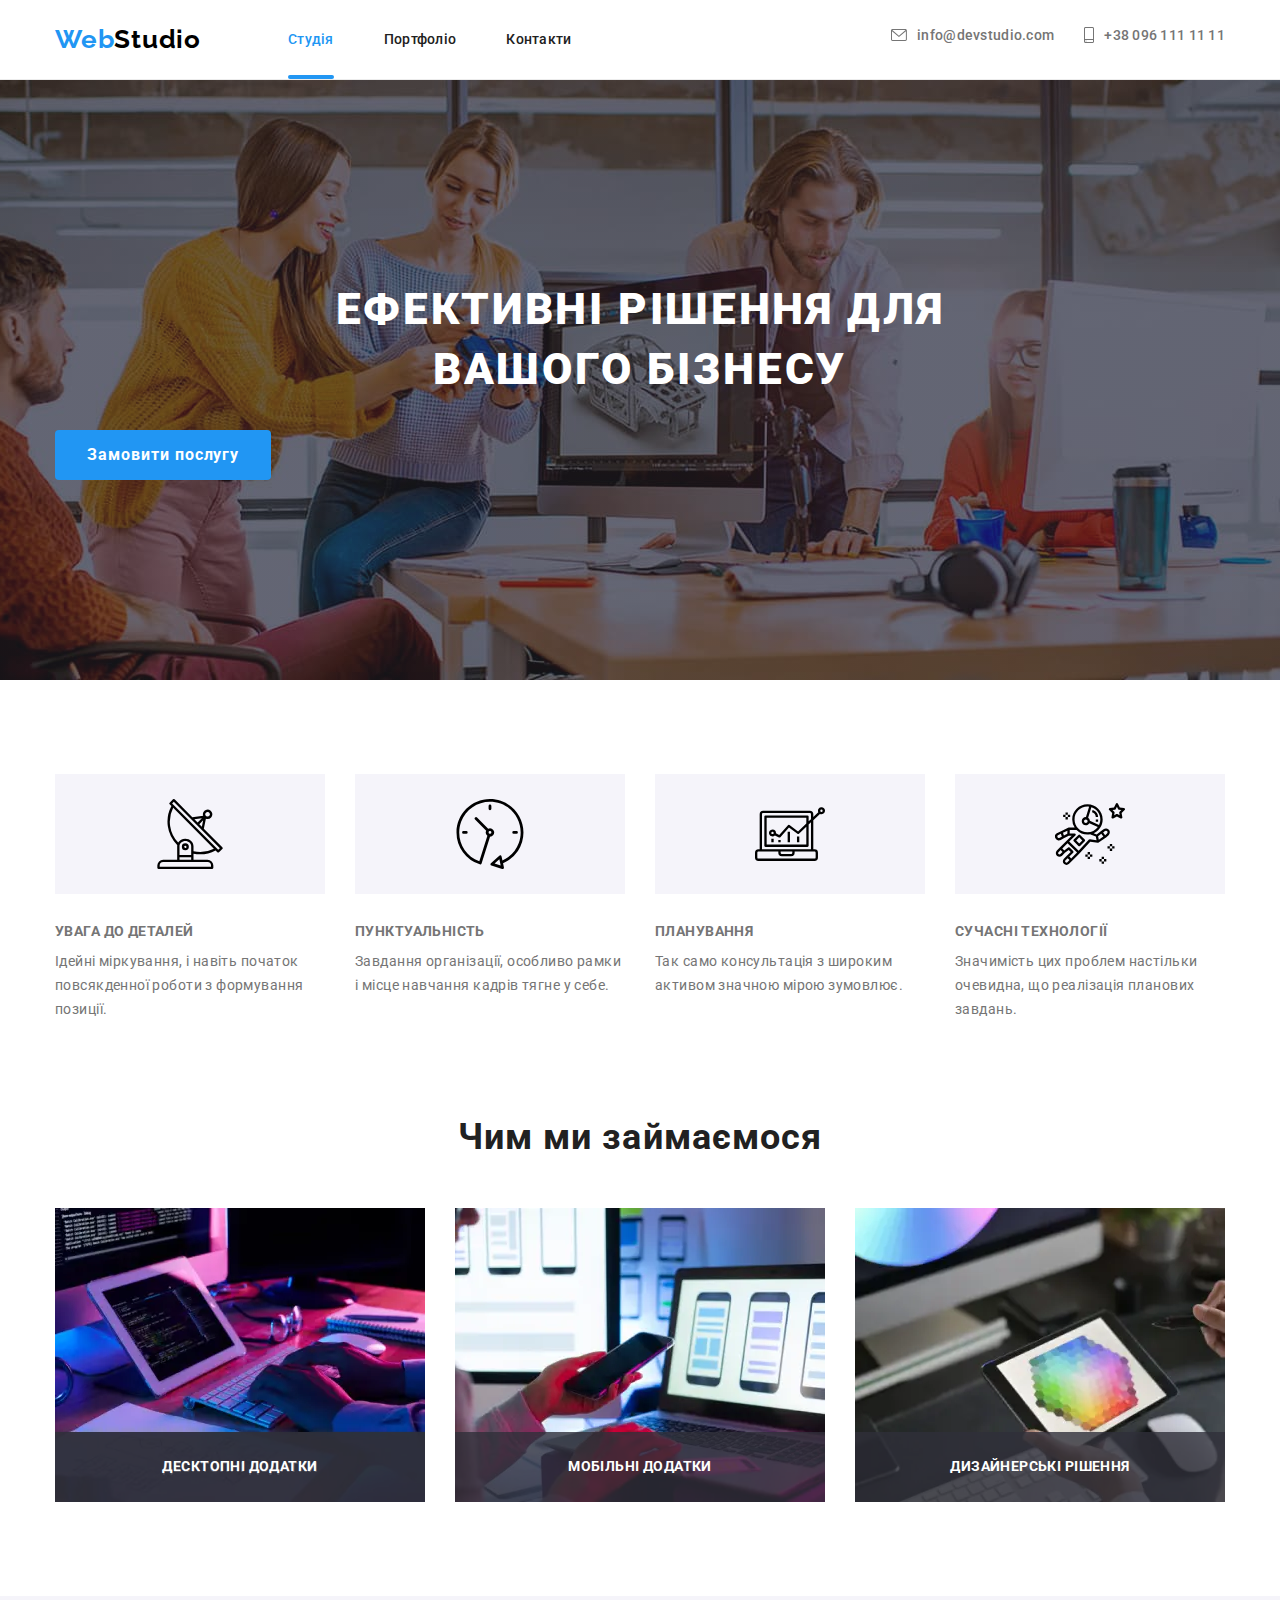
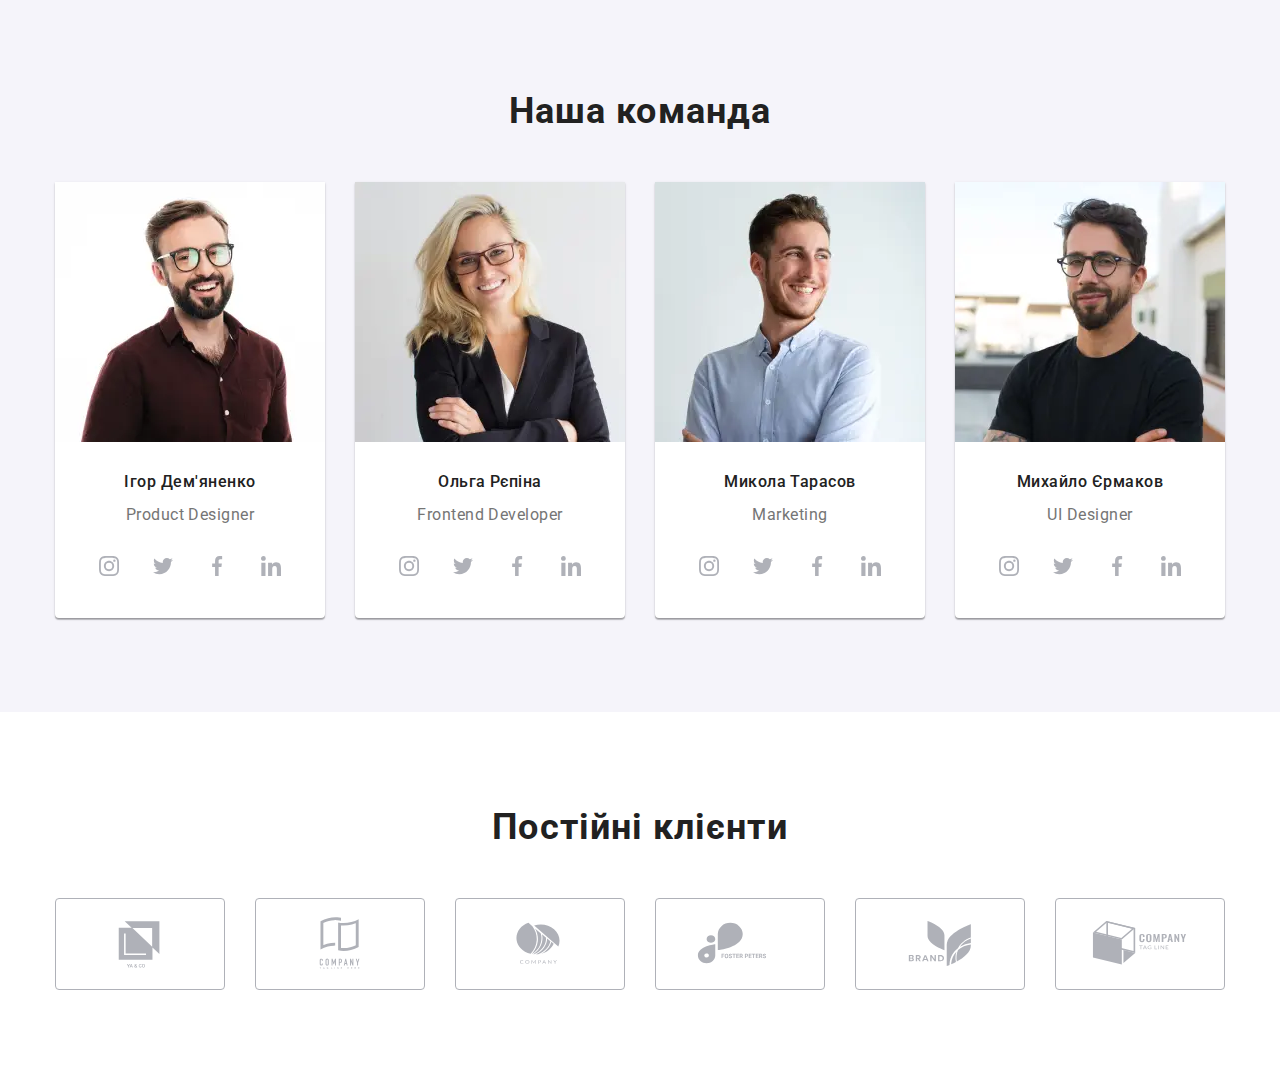
==== commit 2b47ff43: "+clients" ====
--- a/index.html
+++ b/index.html
@@ -437,7 +437,7 @@
             </div>
         </section>
         <!-- КЛІЄНТИ -->
-        <!-- <section class="section company">
+        <section class="section company">
             <div class="container">
                 <h2 class="section-title">Постійні клієнти</h2>
                 <ul class="company__list list">
@@ -486,7 +486,7 @@
                 </ul>
             </div>
         </section>
-    </main> -->
+    </main>
     <!-- ФУТЕР -->
     <!-- <footer class="footer">
         <div class="container footer-container">
--- a/css/main.min.css
+++ b/css/main.min.css
@@ -1 +1 @@
-:root{--primary-text-color:#757575;--secondary-text-color:#212121;--white-color:#FFFFFF;--white-color-footer-link:rgba(255, 255, 255, 0.6);--black-color:#000000;--accent-color:#2196F3;--hero-footer-background-color:#2F303A;--secondary-background-color:#F5F4FA;--border-header-color:#ECECEC;--accent-color-focus:#188CE8;--cards-border-color:#EEEEEE;--hero-gradient: #c4c4c4;--icons-color-main: #afb1b8;--primary-font-family: Roboto, sans-serif;--secondary-font-family: Raleway, sans-serif}.visually-hidden{position:absolute;white-space:nowrap;width:1px;height:1px;overflow:hidden;border:0;padding:0;clip:rect(0 0 0 0);clip-path:inset(50%);margin:-1px}body{color:var(--primary-text-color);background-color:var(--white-color);font-family:var(--primary-font-family);font-size:14px;letter-spacing:.03em}h1,h2,h3,h4,h5,h6,p{margin-top:0;margin-bottom:0}ul{margin-top:0;margin-bottom:0;padding-left:0;list-style:none}img{display:block;max-width:100%;height:auto}address{font-style:normal}button{display:block;cursor:pointer;border:none;border-radius:4px}.list{list-style:none;padding-left:0;margin:0}.link{text-decoration:none}.container{padding:0 15px}@media screen and (min-width: 480px){.container{width:480px;margin:0 auto}}@media screen and (min-width: 768px){.container{width:768px}}@media screen and (min-width: 1200px){.container{width:1200px}}.section{padding-top:94px;padding-bottom:94px}.section-title{color:var(--secondary-text-color);font-weight:700;font-size:36px;line-height:1.17;text-align:center;letter-spacing:.03em;margin-bottom:50px}.backdrop{position:fixed;top:0;left:0;bottom:0;right:0;background-color:rgba(0,0,0,.2);opacity:1;transition:opacity 250ms cubic-bezier(0.4, 0, 0.2, 1)}.backdrop.is-hidden{opacity:0;pointer-events:none;visibility:hidden}.backdrop.is-hidden .modal{transform:translate(-50%, -50%) scale(1.1);visibility:visible}.modal{position:absolute;top:50%;left:50%;min-width:528px;min-height:581px;padding:40px;background-color:var(--white-color);box-shadow:0px 1px 3px rgba(0,0,0,.12),0px 1px 1px rgba(0,0,0,.14),0px 2px 1px rgba(0,0,0,.2);border-radius:4px;transform:translate(-50%, -50%) scale(1);transition:transform 250ms cubic-bezier(0.4, 0, 0.2, 1)}.modal__close-btn{position:absolute;top:8px;right:8px;display:flex;justify-content:center;align-items:center;width:30px;height:30px;color:var(--black-color);background-color:rgba(0,0,0,0);border-radius:50%;border:1px solid rgba(0,0,0,.1);transition:border-color 250ms cubic-bezier(0.4, 0, 0.2, 1)}.modal__close-btn:hover,.modal__close-btn:focus{border-color:var(--accent-color)}.modal__close-icon{fill:currentColor}.modal-form{display:flex;flex-direction:column}.modal-form-field{margin-bottom:10px}.modal-form-title{font-size:20px;line-height:1.15;font-weight:700;margin-bottom:12px;text-align:center;color:var(--secondary-text-color)}.modal-form-input-icon{position:relative;display:block}.modal-form-input{width:100%;height:40px;border-radius:4px;border:1px solid rgba(33,33,33,.2);padding-left:42px;transition:border-color 250ms cubic-bezier(0.4, 0, 0.2, 1)}.modal-form-input:focus{border-color:var(--accent-color);outline:none}.modal-form-icon{position:absolute;top:50%;left:12px;transform:translateY(-50%);transition:fill 250ms cubic-bezier(0.4, 0, 0.2, 1)}.modal-form-input:focus+.modal-form-icon{fill:var(--accent-color)}.modal-form-desc-title{display:block;font-size:12px;line-height:1.16;letter-spacing:.01em;color:var(--primary-text-color);margin-bottom:4px}.modal-form-comment{width:100%;height:120px;resize:none;border-radius:4px;border:1px solid rgba(33,33,33,.2);padding:12px 16px;transition:border-color 250ms cubic-bezier(0.4, 0, 0.2, 1)}.modal-form-comment:focus{outline:none;border-color:var(--accent-color)}.modal-form-comment::placeholder{font-size:12px;line-height:1.16;letter-spacing:.01em;color:rgba(117,117,117,.5)}.modal-form-field-comment{margin-bottom:20px}.modal-form-checkbox{border:2px solid var(--secondary-text-color);border-radius:2px;cursor:pointer;margin-right:7px}.modal-form-check:checked+.modal-form-checkbox{background-color:var(--accent-color);border:2px solid var(--accent-color)}.modal-form-checkbox-icon{display:none}.modal-form-check:checked+.modal-form-checkbox .modal-form-checkbox-icon{display:block}.modal-form-checkbox-field{display:flex;align-items:center;justify-content:center;margin-bottom:30px;font-weight:400;line-height:1.71;color:var(--primary-text-color)}.checkbox-accent{color:var(--accent-color)}.modal-form-submit{padding:10px 52px;border-radius:4px;font-family:inherit;font-weight:700;font-size:16px;line-height:1.9;letter-spacing:.06em;color:var(--white-color);background-color:var(--accent-color);transition:background-color 250ms cubic-bezier(0.4, 0, 0.2, 1)}.modal-form-submit:hover,.modal-form-submit:focus{background-color:var(--accent-color-focus)}.mobile-menu{position:fixed;top:0;left:0;z-index:100;width:100%;height:100%;background-color:#fff;opacity:0;visibility:hidden;pointer-events:none;transition:opacity 250ms cubic-bezier(0.4, 0, 0.2, 1),visibility 250ms cubic-bezier(0.4, 0, 0.2, 1);overflow-y:scroll}.mobile-menu.is-open{opacity:1;visibility:visible;pointer-events:auto}.mobile-nav-list__link.current{color:var(--accent-color)}.mobile-menu__close-btn{position:absolute;top:10px;right:15px;background-color:rgba(0,0,0,0);border:0;padding:0;line-height:0}.mobile-menu__close-icon{width:40px;height:40px}.mobile-menu__container{position:relative;padding-left:40px;padding-top:48px;padding-bottom:48px}.mobile-nav-list__item{margin-bottom:32px}.mobile-nav-list__item:last-child{margin-bottom:302px}.mobile-nav-list__link{font-weight:500;font-size:40px;line-height:1.17;letter-spacing:.02em;text-decoration:none;color:var(--secondary-text-color)}.mobile-contact-list__item{margin-bottom:32px}.mobile-contact-list__item:last-child{margin-bottom:64px}.mobile-contact-list__link.tel{font-weight:500;font-size:34px;line-height:1.18;letter-spacing:.02em;color:var(--accent-color)}.mobile-contact-list__link{font-weight:500;font-size:24px;line-height:1.1666666667;letter-spacing:.02em;text-decoration:none;color:#757575}.mobile-menu-social-list__link{font-weight:500;font-size:18px;line-height:1.2222222222;letter-spacing:.02em;text-decoration:none;color:var(--accent-color)}.mobile-menu-social-list{display:flex;align-items:center;flex-wrap:wrap;max-width:357px;height:22px}.mobile-menu-social-list__item{margin-right:auto}.mobile-menu-social-list__item:not(:last-child){padding-right:10px;position:relative}.mobile-menu-social-list__item:not(:last-child)::after{content:"";display:block;height:100%;width:1px;background-color:rgba(33,33,33,.2);position:absolute;top:0;right:0}.site-nav{display:none}.header-contact{display:none}.header__container{display:flex;align-items:center;justify-content:space-between;height:100%}.open-mobile-menu-btn{line-height:0;border:none;background-color:rgba(0,0,0,0);padding:0}.open-mobile-menu-btn__icon{width:40px;height:40px}.header{height:60px;border-bottom:1px solid var(--border-header-color)}.site-nav__link.current{color:var(--accent-color)}.header-link{line-height:1.71;text-decoration:none;transition:color 250ms cubic-bezier(0.4, 0, 0.2, 1)}.header-link:hover,.header-link:focus{color:var(--accent-color)}.logo-header{color:var(--accent-color);font-family:var(--secondary-font-family);font-weight:700;font-size:26px;line-height:1.19;letter-spacing:.03em;text-decoration:none;padding-top:24px;padding-bottom:24px}.studio-black{color:var(--black-color)}.icon-envelope{margin-right:10px;fill:currentColor}.icon-smartphone{margin-right:10px;fill:currentColor}@media screen and (min-width: 768px){.header{height:80px}.site-nav{display:flex;gap:50px;margin-left:87px}.site-nav__link{font-weight:500;font-size:14px;line-height:1.1428571429;letter-spacing:.02em;color:#212121;position:relative;padding:32px 0;transform:color 250ms cubic-bezier(0.4, 0, 0.2, 1)}.site-nav__link:hover,.site-nav__link:focus{color:var(--accent-color)}.site-nav .current{color:var(--accent-color)}.site-nav .current::after{content:"";display:block;position:absolute;width:100%;height:4px;border-radius:2px;background-color:var(--accent-color);bottom:0}.header-contact{display:block}.header-contact__item:not(:last-child){margin-bottom:10px}.header-contact__link{font-weight:500;font-size:12px;line-height:1.1666666667;letter-spacing:.02em;color:var(--primary-text-color);display:flex;align-items:center;transform:color 250ms cubic-bezier(0.4, 0, 0.2, 1)}.header-contact__link:hover,.header-contact__link:focus{color:var(--accent-color)}.open-mobile-menu-btn{display:none}.navigation{display:flex;align-items:center}}@media screen and (min-width: 1200px){.header-contact{display:flex;gap:30px}.header-contact__link{padding:32px 0;font-size:14px;line-height:1.1428571429}}.hero{background-color:var(--hero-gradient);height:600px;max-width:1600px;margin-left:auto;margin-right:auto;background-image:linear-gradient(to right, rgba(47, 48, 58, 0.4), rgba(47, 48, 58, 0.4)),url(../images/hero-bg-mobile.jpg);background-repeat:no-repeat;background-size:cover;background-position:center;padding:200px 0}.hero-title{font-style:normal;color:var(--white-color);font-weight:900;font-size:44px;line-height:1.36;text-align:center;letter-spacing:.06em;text-transform:uppercase;width:696px;margin-bottom:30px;margin-right:auto;margin-left:auto}.hero-button{background-color:var(--accent-color);color:var(--white-color);border-color:rgba(0,0,0,0);cursor:pointer;font-family:inherit;font-weight:700;font-size:16px;line-height:1.88;display:flex;align-items:center;text-align:center;letter-spacing:.06em;padding:10px 32px;border-radius:4px;border:none}.hero-button:hover,.hero-button:focus{background-color:var(--accent-color-focus);box-shadow:0px 4px 4px rgba(0,0,0,.15)}@media(min-device-pixel-ratio: 2)and (max-width: 767px),(min-resolution: 192dpi)and (max-width: 767px),(min-resolution: 2dppx)and (max-width: 767px){.hero{background-image:linear-gradient(rgba(47, 48, 58, 0.4), rgba(47, 48, 58, 0.4)),url(../images/hero-bg-mobile@2x.jpg)}}@media screen and (min-width: 768px){.hero{background-image:linear-gradient(rgba(47, 48, 58, 0.4), rgba(47, 48, 58, 0.4)),url(../images/hero-bg-tablet.jpg)}}@media(min-device-pixel-ratio: 2)and (min-width: 767px),(min-resolution: 192dpi)and (min-width: 767px),(min-resolution: 2dppx)and (min-width: 767px){.hero{background-image:linear-gradient(rgba(47, 48, 58, 0.4), rgba(47, 48, 58, 0.4)),url(../images/hero-bg-tablet@2x.jpg)}}@media screen and (min-width: 1200px){.hero{background-image:linear-gradient(rgba(47, 48, 58, 0.4), rgba(47, 48, 58, 0.4)),url(../images/hero-bg-desktop.jpg)}}@media(min-device-pixel-ratio: 2)and (min-width: 1200px),(min-resolution: 192dpi)and (min-width: 1200px),(min-resolution: 2dppx)and (min-width: 1200px){.hero{background-image:linear-gradient(rgba(47, 48, 58, 0.4), rgba(47, 48, 58, 0.4)),url(../images/hero-bg-desktop@2x.jpg)}}@media screen and (min-width: 310px)and (max-width: 400px){.hero-title{width:300px;font-size:26px;line-height:1.62}}@media screen and (min-width: 401px)and (max-width: 1199px){.hero-title{font-size:26px;line-height:1.62;width:360px}}@media screen and (min-width: 320px)and (max-width: 767px){.hero{max-width:480px;height:400px;padding:118px 0}}@media screen and (min-width: 768px)and (max-width: 1199px){.hero{max-width:768px;height:400px;padding:118px 0}}.feature{list-style:none;display:flex;flex-direction:column;row-gap:30px;padding:0;margin:0}.feature__item{max-width:450px}.feature__icon{display:flex;justify-content:center;align-items:center;margin-bottom:30px;height:120px;background-color:var(--secondary-background-color)}.feature__title{text-align:center;margin-bottom:10px;font-size:14px;font-weight:700;line-height:1.14;text-transform:uppercase;color:var(--secondary-text-color--)}.feature__text{font-weight:400;font-size:14px;line-height:1.71;letter-spacing:.03em;color:var(--primary-text-color)}@media screen and (min-width: 768px){.feature{flex-wrap:wrap;flex-direction:row;gap:30px}.feature__item{flex-basis:calc((100% - 30px)/2)}.feature__title{text-align:left}}@media screen and (min-width: 1200px){.feature{flex-wrap:nowrap}}@media screen and (max-width: 1199px){.work{display:none}}@media screen and (min-width: 1200px){.work{padding-top:0}.work__list{display:flex;justify-content:space-between}.work__item{position:relative}.work__text{position:absolute;bottom:0;width:100%;height:70px;font-weight:700;line-height:1.14;text-transform:uppercase;color:var(--white-color);background-color:rgba(47,48,58,.8);display:flex;justify-content:center;align-items:center}}@media screen and (max-width: 767px){.team__list{display:flex;flex-direction:column;gap:30px}}@media screen and (min-width: 768px){.team__list{display:flex;gap:30px;flex-wrap:wrap}.team__cards{flex-basis:calc((100% - 30px)/2)}}@media screen and (min-width: 1200px){.team__list{display:flex;gap:30px}.team__cards{flex-basis:calc((100% - 90px)/4)}}.team{background-color:var(--secondary-background-color)}.team__cards{background-color:var(--white-color);box-shadow:0px 1px 3px rgba(0,0,0,.12),0px 1px 1px rgba(0,0,0,.14),0px 2px 1px rgba(0,0,0,.2);border-radius:0px 0px 4px 4px;flex-basis:calc((100% - 90px)/4)}.team__content{padding-top:30px;padding-bottom:30px}.team__name{color:var(--secondary-text-color);font-weight:500;font-size:16px;line-height:1.19;text-align:center;letter-spacing:.03em;margin-bottom:10px}.team__position{color:var(--primary-text-color);font-style:normal;font-weight:400;font-size:16px;line-height:1.19;letter-spacing:.03em;text-align:center;margin-bottom:16px}.social-list{display:flex;justify-content:center;gap:10px}.social-list__item{width:44px;height:44px}.social-list__link{display:flex;justify-content:center;align-items:center;width:100%;height:100%;border-radius:50%;color:var(--icons-color-main);background-color:var(--white-color);transition:color 250ms cubic-bezier(0.4, 0, 0.2, 1),background-color 250ms cubic-bezier(0.4, 0, 0.2, 1)}.social-list__link:hover,.social-list__link:focus{background-color:var(--accent-color);color:var(--white-color)}.social-list__icon{fill:currentColor}.company__list{display:flex;justify-content:center;align-items:center;margin:0;padding:0}.company__item{width:170px;height:92px}.company__item:not(:last-child){margin-right:30px}.company__link{display:flex;justify-content:center;align-items:center;width:100%;height:100%;color:var(--icons-color-main);border:1px solid var(--icons-color-main);border-radius:4px;transition:color 250ms cubic-bezier(0.4, 0, 0.2, 1),border-color 250ms cubic-bezier(0.4, 0, 0.2, 1)}.company__link:hover,.company__link:focus{color:var(--accent-color);border-color:var(--accent-color)}.company__logo{fill:currentColor}.visually-hidden{position:absolute;white-space:nowrap;width:1px;height:1px;overflow:hidden;border:0;padding:0;clip:rect(0 0 0 0);clip-path:inset(50%);margin:-1px}.button-list{display:flex;justify-content:center;gap:8px;margin-bottom:50px;list-style:none}.button{color:var(--secondary-text-color);background-color:var(--secondary-background-color);border-color:rgba(0,0,0,0);cursor:pointer;font-family:inherit;font-weight:500;font-size:16px;line-height:1.62;text-align:center;letter-spacing:.03em;display:inline-block;padding:6px 22px;border-radius:4px;transition:color 250ms cubic-bezier(0.4, 0, 0.2, 1),background-color 250ms cubic-bezier(0.4, 0, 0.2, 1),box-shadow 250ms cubic-bezier(0.4, 0, 0.2, 1)}.button:hover,.button:focus{color:var(--white-color);background-color:var(--accent-color);box-shadow:0px 3px 1px rgba(0,0,0,.1),0px 1px 2px rgba(0,0,0,.08),0px 2px 2px rgba(0,0,0,.12)}.portfolio-list{display:flex;flex-wrap:wrap;gap:30px}.portfolio-list-cards{background-color:var(--white-color);border:1px solid var(--cards-border-color);list-style:none;flex-basis:calc((100% - 60px)/3)}.portfolio-container{padding:20px 24px;border:1px solid var(--cards-border-color);border-top:none}.portfolio-title{color:var(--secondary-text-color);font-weight:700;font-size:18px;line-height:2;letter-spacing:.06em;margin-bottom:4px}.portfolio-type{color:var(--primary-text-color);font-weight:400;font-size:16px;line-height:1.88;letter-spacing:.03em}.portfolio-link{display:block;transition:box-shadow 250ms cubic-bezier(0.4, 0, 0.2, 1)}.portfolio-link:hover,.portfolio-link:focus{box-shadow:0px 4px 4px rgba(0,0,0,.25),0px 4px 4px rgba(0,0,0,.06),1px 4px 6px rgba(0,0,0,.16)}.overlay-wrapper{position:relative;overflow:hidden}.overlay-text{padding:63px 24px;font-weight:400;font-size:18px;line-height:1.56;letter-spacing:.03em;color:var(--secondary-background-color);background-color:rgba(33,150,243,.9);position:absolute;top:0;left:0;width:100%;height:100%;overflow:auto;transform:translateY(100%);transition:transform 250ms cubic-bezier(0.4, 0, 0.2, 1)}.portfolio-link:hover .overlay-text,.portfolio-link:focus .overlay-text{transform:translateY(0%)}.footer{background-color:var(--hero-footer-background-color);padding-top:60px;padding-bottom:60px}.logo-footer{color:var(--accent-color);display:inline-block;margin-bottom:20px;font-family:var(--secondary-font-family);font-weight:700;font-size:26px;line-height:1.19;text-decoration:none}.studio-white{color:var(--white-color)}.footer-list{font-style:normal;list-style:none}.contacts:not(:last-child){margin-bottom:9px}.link{color:var(--white-color-footer-link);line-height:1.71;text-decoration:none;transition:color 250ms cubic-bezier(0.4, 0, 0.2, 1)}.link:hover,.link:focus{color:var(--accent-color)}.map{color:var(--white-color);line-height:1.71;text-decoration:none;transition:color 250ms cubic-bezier(0.4, 0, 0.2, 1)}.map:hover,.map:focus{color:var(--accent-color)}.address{margin-right:70px}.footer-container{display:flex;align-items:baseline}.footer-title{font-weight:700;font-size:14px;line-height:1.14;text-align:left;text-transform:uppercase;margin-bottom:20px;color:var(--white-color)}.social-item{width:44px;height:44px}.icon-networks{display:flex;justify-content:center;align-items:center;width:100%;height:100%;border-radius:50%;color:var(--icons-color-main);background-color:var(--white-color);transition:color 250ms cubic-bezier(0.4, 0, 0.2, 1),background-color 250ms cubic-bezier(0.4, 0, 0.2, 1)}.social-icon-footer{fill:var(--white-color);background-color:rgba(255,255,255,.1);transition:fill 250ms cubic-bezier(0.4, 0, 0.2, 1),background-color 250ms cubic-bezier(0.4, 0, 0.2, 1)}.social-icon-footer:hover,.social-icon-footer:focus{background-color:var(--accent-color)}.footer-social{margin-left:70px}.footer-contact-form{margin-left:auto}.footer-form{display:flex;gap:12px}.footer-form-button{position:relative;display:block;width:200px;height:50px;background-color:var(--accent-color);color:var(--white-color);padding-left:28px;font-weight:700;font-size:16px;letter-spacing:.06em;text-align:left;transition:background-color 250ms cubic-bezier(0.4, 0, 0.2, 1)}.footer-form-button:hover,.footer-form-button:focus{background-color:var(--accent-color-focus)}.footer-form-input{width:358px;height:50px;padding-left:16px;border:1px solid rgba(255,255,255,.3);border-radius:4px;background-color:var(--hero-footer-background-color);color:rgba(255,255,255,.6);font-weight:400;font-size:16px}.footer-form-icon{position:absolute;top:13px;left:148px;fill:var(--white-color)}/*# sourceMappingURL=main.min.css.map */+:root{--primary-text-color:#757575;--secondary-text-color:#212121;--white-color:#FFFFFF;--white-color-footer-link:rgba(255, 255, 255, 0.6);--black-color:#000000;--accent-color:#2196F3;--hero-footer-background-color:#2F303A;--secondary-background-color:#F5F4FA;--border-header-color:#ECECEC;--accent-color-focus:#188CE8;--cards-border-color:#EEEEEE;--hero-gradient: #c4c4c4;--icons-color-main: #afb1b8;--primary-font-family: Roboto, sans-serif;--secondary-font-family: Raleway, sans-serif}.visually-hidden{position:absolute;white-space:nowrap;width:1px;height:1px;overflow:hidden;border:0;padding:0;clip:rect(0 0 0 0);clip-path:inset(50%);margin:-1px}body{color:var(--primary-text-color);background-color:var(--white-color);font-family:var(--primary-font-family);font-size:14px;letter-spacing:.03em}h1,h2,h3,h4,h5,h6,p{margin-top:0;margin-bottom:0}ul{margin-top:0;margin-bottom:0;padding-left:0;list-style:none}img{display:block;max-width:100%;height:auto}address{font-style:normal}button{display:block;cursor:pointer;border:none;border-radius:4px}.list{list-style:none;padding-left:0;margin:0}.link{text-decoration:none}.container{padding:0 15px}@media screen and (min-width: 480px){.container{width:480px;margin:0 auto}}@media screen and (min-width: 768px){.container{width:768px}}@media screen and (min-width: 1200px){.container{width:1200px}}.section{padding-top:94px;padding-bottom:94px}.section-title{color:var(--secondary-text-color);font-weight:700;font-size:36px;line-height:1.17;text-align:center;letter-spacing:.03em;margin-bottom:50px}.backdrop{position:fixed;top:0;left:0;bottom:0;right:0;background-color:rgba(0,0,0,.2);opacity:1;transition:opacity 250ms cubic-bezier(0.4, 0, 0.2, 1)}.backdrop.is-hidden{opacity:0;pointer-events:none;visibility:hidden}.backdrop.is-hidden .modal{transform:translate(-50%, -50%) scale(1.1);visibility:visible}.modal{position:absolute;top:50%;left:50%;min-width:528px;min-height:581px;padding:40px;background-color:var(--white-color);box-shadow:0px 1px 3px rgba(0,0,0,.12),0px 1px 1px rgba(0,0,0,.14),0px 2px 1px rgba(0,0,0,.2);border-radius:4px;transform:translate(-50%, -50%) scale(1);transition:transform 250ms cubic-bezier(0.4, 0, 0.2, 1)}.modal__close-btn{position:absolute;top:8px;right:8px;display:flex;justify-content:center;align-items:center;width:30px;height:30px;color:var(--black-color);background-color:rgba(0,0,0,0);border-radius:50%;border:1px solid rgba(0,0,0,.1);transition:border-color 250ms cubic-bezier(0.4, 0, 0.2, 1)}.modal__close-btn:hover,.modal__close-btn:focus{border-color:var(--accent-color)}.modal__close-icon{fill:currentColor}.modal-form{display:flex;flex-direction:column}.modal-form-field{margin-bottom:10px}.modal-form-title{font-size:20px;line-height:1.15;font-weight:700;margin-bottom:12px;text-align:center;color:var(--secondary-text-color)}.modal-form-input-icon{position:relative;display:block}.modal-form-input{width:100%;height:40px;border-radius:4px;border:1px solid rgba(33,33,33,.2);padding-left:42px;transition:border-color 250ms cubic-bezier(0.4, 0, 0.2, 1)}.modal-form-input:focus{border-color:var(--accent-color);outline:none}.modal-form-icon{position:absolute;top:50%;left:12px;transform:translateY(-50%);transition:fill 250ms cubic-bezier(0.4, 0, 0.2, 1)}.modal-form-input:focus+.modal-form-icon{fill:var(--accent-color)}.modal-form-desc-title{display:block;font-size:12px;line-height:1.16;letter-spacing:.01em;color:var(--primary-text-color);margin-bottom:4px}.modal-form-comment{width:100%;height:120px;resize:none;border-radius:4px;border:1px solid rgba(33,33,33,.2);padding:12px 16px;transition:border-color 250ms cubic-bezier(0.4, 0, 0.2, 1)}.modal-form-comment:focus{outline:none;border-color:var(--accent-color)}.modal-form-comment::placeholder{font-size:12px;line-height:1.16;letter-spacing:.01em;color:rgba(117,117,117,.5)}.modal-form-field-comment{margin-bottom:20px}.modal-form-checkbox{border:2px solid var(--secondary-text-color);border-radius:2px;cursor:pointer;margin-right:7px}.modal-form-check:checked+.modal-form-checkbox{background-color:var(--accent-color);border:2px solid var(--accent-color)}.modal-form-checkbox-icon{display:none}.modal-form-check:checked+.modal-form-checkbox .modal-form-checkbox-icon{display:block}.modal-form-checkbox-field{display:flex;align-items:center;justify-content:center;margin-bottom:30px;font-weight:400;line-height:1.71;color:var(--primary-text-color)}.checkbox-accent{color:var(--accent-color)}.modal-form-submit{padding:10px 52px;border-radius:4px;font-family:inherit;font-weight:700;font-size:16px;line-height:1.9;letter-spacing:.06em;color:var(--white-color);background-color:var(--accent-color);transition:background-color 250ms cubic-bezier(0.4, 0, 0.2, 1)}.modal-form-submit:hover,.modal-form-submit:focus{background-color:var(--accent-color-focus)}.mobile-menu{position:fixed;top:0;left:0;z-index:100;width:100%;height:100%;background-color:#fff;opacity:0;visibility:hidden;pointer-events:none;transition:opacity 250ms cubic-bezier(0.4, 0, 0.2, 1),visibility 250ms cubic-bezier(0.4, 0, 0.2, 1);overflow-y:scroll}.mobile-menu.is-open{opacity:1;visibility:visible;pointer-events:auto}.mobile-nav-list__link.current{color:var(--accent-color)}.mobile-menu__close-btn{position:absolute;top:10px;right:15px;background-color:rgba(0,0,0,0);border:0;padding:0;line-height:0}.mobile-menu__close-icon{width:40px;height:40px}.mobile-menu__container{position:relative;padding-left:40px;padding-top:48px;padding-bottom:48px}.mobile-nav-list__item{margin-bottom:32px}.mobile-nav-list__item:last-child{margin-bottom:302px}.mobile-nav-list__link{font-weight:500;font-size:40px;line-height:1.17;letter-spacing:.02em;text-decoration:none;color:var(--secondary-text-color)}.mobile-contact-list__item{margin-bottom:32px}.mobile-contact-list__item:last-child{margin-bottom:64px}.mobile-contact-list__link.tel{font-weight:500;font-size:34px;line-height:1.18;letter-spacing:.02em;color:var(--accent-color)}.mobile-contact-list__link{font-weight:500;font-size:24px;line-height:1.1666666667;letter-spacing:.02em;text-decoration:none;color:#757575}.mobile-menu-social-list__link{font-weight:500;font-size:18px;line-height:1.2222222222;letter-spacing:.02em;text-decoration:none;color:var(--accent-color)}.mobile-menu-social-list{display:flex;align-items:center;flex-wrap:wrap;max-width:357px;height:22px}.mobile-menu-social-list__item{margin-right:auto}.mobile-menu-social-list__item:not(:last-child){padding-right:10px;position:relative}.mobile-menu-social-list__item:not(:last-child)::after{content:"";display:block;height:100%;width:1px;background-color:rgba(33,33,33,.2);position:absolute;top:0;right:0}.site-nav{display:none}.header-contact{display:none}.header__container{display:flex;align-items:center;justify-content:space-between;height:100%}.open-mobile-menu-btn{line-height:0;border:none;background-color:rgba(0,0,0,0);padding:0}.open-mobile-menu-btn__icon{width:40px;height:40px}.header{height:60px;border-bottom:1px solid var(--border-header-color)}.site-nav__link.current{color:var(--accent-color)}.header-link{line-height:1.71;text-decoration:none;transition:color 250ms cubic-bezier(0.4, 0, 0.2, 1)}.header-link:hover,.header-link:focus{color:var(--accent-color)}.logo-header{color:var(--accent-color);font-family:var(--secondary-font-family);font-weight:700;font-size:26px;line-height:1.19;letter-spacing:.03em;text-decoration:none;padding-top:24px;padding-bottom:24px}.studio-black{color:var(--black-color)}.icon-envelope{margin-right:10px;fill:currentColor}.icon-smartphone{margin-right:10px;fill:currentColor}@media screen and (min-width: 768px){.header{height:80px}.site-nav{display:flex;gap:50px;margin-left:87px}.site-nav__link{font-weight:500;font-size:14px;line-height:1.1428571429;letter-spacing:.02em;color:#212121;position:relative;padding:32px 0;transform:color 250ms cubic-bezier(0.4, 0, 0.2, 1)}.site-nav__link:hover,.site-nav__link:focus{color:var(--accent-color)}.site-nav .current{color:var(--accent-color)}.site-nav .current::after{content:"";display:block;position:absolute;width:100%;height:4px;border-radius:2px;background-color:var(--accent-color);bottom:0}.header-contact{display:block}.header-contact__item:not(:last-child){margin-bottom:10px}.header-contact__link{font-weight:500;font-size:12px;line-height:1.1666666667;letter-spacing:.02em;color:var(--primary-text-color);display:flex;align-items:center;transform:color 250ms cubic-bezier(0.4, 0, 0.2, 1)}.header-contact__link:hover,.header-contact__link:focus{color:var(--accent-color)}.open-mobile-menu-btn{display:none}.navigation{display:flex;align-items:center}}@media screen and (min-width: 1200px){.header-contact{display:flex;gap:30px}.header-contact__link{padding:32px 0;font-size:14px;line-height:1.1428571429}}.hero{background-color:var(--hero-gradient);height:600px;max-width:1600px;margin-left:auto;margin-right:auto;background-image:linear-gradient(to right, rgba(47, 48, 58, 0.4), rgba(47, 48, 58, 0.4)),url(../images/hero-bg-mobile.jpg);background-repeat:no-repeat;background-size:cover;background-position:center;padding:200px 0}.hero-title{font-style:normal;color:var(--white-color);font-weight:900;font-size:44px;line-height:1.36;text-align:center;letter-spacing:.06em;text-transform:uppercase;width:696px;margin-bottom:30px;margin-right:auto;margin-left:auto}.hero-button{background-color:var(--accent-color);color:var(--white-color);border-color:rgba(0,0,0,0);cursor:pointer;font-family:inherit;font-weight:700;font-size:16px;line-height:1.88;display:flex;align-items:center;text-align:center;letter-spacing:.06em;padding:10px 32px;border-radius:4px;border:none}.hero-button:hover,.hero-button:focus{background-color:var(--accent-color-focus);box-shadow:0px 4px 4px rgba(0,0,0,.15)}@media(min-device-pixel-ratio: 2)and (max-width: 767px),(min-resolution: 192dpi)and (max-width: 767px),(min-resolution: 2dppx)and (max-width: 767px){.hero{background-image:linear-gradient(rgba(47, 48, 58, 0.4), rgba(47, 48, 58, 0.4)),url(../images/hero-bg-mobile@2x.jpg)}}@media screen and (min-width: 768px){.hero{background-image:linear-gradient(rgba(47, 48, 58, 0.4), rgba(47, 48, 58, 0.4)),url(../images/hero-bg-tablet.jpg)}}@media(min-device-pixel-ratio: 2)and (min-width: 767px),(min-resolution: 192dpi)and (min-width: 767px),(min-resolution: 2dppx)and (min-width: 767px){.hero{background-image:linear-gradient(rgba(47, 48, 58, 0.4), rgba(47, 48, 58, 0.4)),url(../images/hero-bg-tablet@2x.jpg)}}@media screen and (min-width: 1200px){.hero{background-image:linear-gradient(rgba(47, 48, 58, 0.4), rgba(47, 48, 58, 0.4)),url(../images/hero-bg-desktop.jpg)}}@media(min-device-pixel-ratio: 2)and (min-width: 1200px),(min-resolution: 192dpi)and (min-width: 1200px),(min-resolution: 2dppx)and (min-width: 1200px){.hero{background-image:linear-gradient(rgba(47, 48, 58, 0.4), rgba(47, 48, 58, 0.4)),url(../images/hero-bg-desktop@2x.jpg)}}@media screen and (min-width: 310px)and (max-width: 400px){.hero-title{width:300px;font-size:26px;line-height:1.62}}@media screen and (min-width: 401px)and (max-width: 1199px){.hero-title{font-size:26px;line-height:1.62;width:360px}}@media screen and (min-width: 320px)and (max-width: 767px){.hero{max-width:480px;height:400px;padding:118px 0}}@media screen and (min-width: 768px)and (max-width: 1199px){.hero{max-width:768px;height:400px;padding:118px 0}}.feature{list-style:none;display:flex;flex-direction:column;row-gap:30px;padding:0;margin:0}.feature__item{max-width:450px}.feature__icon{display:flex;justify-content:center;align-items:center;margin-bottom:30px;height:120px;background-color:var(--secondary-background-color)}.feature__title{text-align:center;margin-bottom:10px;font-size:14px;font-weight:700;line-height:1.14;text-transform:uppercase;color:var(--secondary-text-color--)}.feature__text{font-weight:400;font-size:14px;line-height:1.71;letter-spacing:.03em;color:var(--primary-text-color)}@media screen and (min-width: 768px){.feature{flex-wrap:wrap;flex-direction:row;gap:30px}.feature__item{flex-basis:calc((100% - 30px)/2)}.feature__title{text-align:left}}@media screen and (min-width: 1200px){.feature{flex-wrap:nowrap}}@media screen and (max-width: 1199px){.work{display:none}}@media screen and (min-width: 1200px){.work{padding-top:0}.work__list{display:flex;justify-content:space-between}.work__item{position:relative}.work__text{position:absolute;bottom:0;width:100%;height:70px;font-weight:700;line-height:1.14;text-transform:uppercase;color:var(--white-color);background-color:rgba(47,48,58,.8);display:flex;justify-content:center;align-items:center}}@media screen and (max-width: 767px){.team__list{display:flex;flex-direction:column;gap:30px}}@media screen and (min-width: 768px){.team__list{display:flex;gap:30px;flex-wrap:wrap}.team__cards{flex-basis:calc((100% - 30px)/2)}}@media screen and (min-width: 1200px){.team__list{display:flex;gap:30px}.team__cards{flex-basis:calc((100% - 90px)/4)}}.team{background-color:var(--secondary-background-color)}.team__cards{background-color:var(--white-color);box-shadow:0px 1px 3px rgba(0,0,0,.12),0px 1px 1px rgba(0,0,0,.14),0px 2px 1px rgba(0,0,0,.2);border-radius:0px 0px 4px 4px}.team__content{padding-top:30px;padding-bottom:30px}.team__name{color:var(--secondary-text-color);font-weight:500;font-size:16px;line-height:1.19;text-align:center;letter-spacing:.03em;margin-bottom:10px}.team__position{color:var(--primary-text-color);font-style:normal;font-weight:400;font-size:16px;line-height:1.71;letter-spacing:.03em;text-align:center;margin-bottom:16px}.social-list{display:flex;justify-content:center;gap:10px}.social-list__item{width:44px;height:44px}.social-list__link{display:flex;justify-content:center;align-items:center;width:100%;height:100%;border-radius:50%;color:var(--icons-color-main);background-color:var(--white-color);transition:color 250ms cubic-bezier(0.4, 0, 0.2, 1),background-color 250ms cubic-bezier(0.4, 0, 0.2, 1)}.social-list__link:hover,.social-list__link:focus{background-color:var(--accent-color);color:var(--white-color)}.social-list__icon{fill:currentColor}.company__list{display:flex;justify-content:center;align-items:center;gap:30px;margin:0;padding:0;list-style:none}.company__item{flex-basis:calc((100% - 30px)/2);height:92px}.company__link{display:flex;justify-content:center;align-items:center;width:100%;height:100%;color:var(--icons-color-main);border:1px solid var(--icons-color-main);border-radius:4px;transition:color 250ms cubic-bezier(0.4, 0, 0.2, 1),border-color 250ms cubic-bezier(0.4, 0, 0.2, 1)}.company__link:hover,.company__link:focus{color:var(--accent-color);border-color:var(--accent-color)}.company__logo{fill:currentColor}@media screen and (min-width: 768px){.company__item{flex-basis:calc(100% - 60px)/3}}@media screen and (min-width: 1200px){.company__item{flex-basis:calc((100% - 150px)/6)}}.visually-hidden{position:absolute;white-space:nowrap;width:1px;height:1px;overflow:hidden;border:0;padding:0;clip:rect(0 0 0 0);clip-path:inset(50%);margin:-1px}.button-list{display:flex;justify-content:center;gap:8px;margin-bottom:50px;list-style:none}.button{color:var(--secondary-text-color);background-color:var(--secondary-background-color);border-color:rgba(0,0,0,0);cursor:pointer;font-family:inherit;font-weight:500;font-size:16px;line-height:1.62;text-align:center;letter-spacing:.03em;display:inline-block;padding:6px 22px;border-radius:4px;transition:color 250ms cubic-bezier(0.4, 0, 0.2, 1),background-color 250ms cubic-bezier(0.4, 0, 0.2, 1),box-shadow 250ms cubic-bezier(0.4, 0, 0.2, 1)}.button:hover,.button:focus{color:var(--white-color);background-color:var(--accent-color);box-shadow:0px 3px 1px rgba(0,0,0,.1),0px 1px 2px rgba(0,0,0,.08),0px 2px 2px rgba(0,0,0,.12)}.portfolio-list{display:flex;flex-wrap:wrap;gap:30px}.portfolio-list-cards{background-color:var(--white-color);border:1px solid var(--cards-border-color);list-style:none;flex-basis:calc((100% - 60px)/3)}.portfolio-container{padding:20px 24px;border:1px solid var(--cards-border-color);border-top:none}.portfolio-title{color:var(--secondary-text-color);font-weight:700;font-size:18px;line-height:2;letter-spacing:.06em;margin-bottom:4px}.portfolio-type{color:var(--primary-text-color);font-weight:400;font-size:16px;line-height:1.88;letter-spacing:.03em}.portfolio-link{display:block;transition:box-shadow 250ms cubic-bezier(0.4, 0, 0.2, 1)}.portfolio-link:hover,.portfolio-link:focus{box-shadow:0px 4px 4px rgba(0,0,0,.25),0px 4px 4px rgba(0,0,0,.06),1px 4px 6px rgba(0,0,0,.16)}.overlay-wrapper{position:relative;overflow:hidden}.overlay-text{padding:63px 24px;font-weight:400;font-size:18px;line-height:1.56;letter-spacing:.03em;color:var(--secondary-background-color);background-color:rgba(33,150,243,.9);position:absolute;top:0;left:0;width:100%;height:100%;overflow:auto;transform:translateY(100%);transition:transform 250ms cubic-bezier(0.4, 0, 0.2, 1)}.portfolio-link:hover .overlay-text,.portfolio-link:focus .overlay-text{transform:translateY(0%)}.footer{background-color:var(--hero-footer-background-color);padding-top:60px;padding-bottom:60px}.logo-footer{color:var(--accent-color);display:inline-block;margin-bottom:20px;font-family:var(--secondary-font-family);font-weight:700;font-size:26px;line-height:1.19;text-decoration:none}.studio-white{color:var(--white-color)}.footer-list{font-style:normal;list-style:none}.contacts:not(:last-child){margin-bottom:9px}.link{color:var(--white-color-footer-link);line-height:1.71;text-decoration:none;transition:color 250ms cubic-bezier(0.4, 0, 0.2, 1)}.link:hover,.link:focus{color:var(--accent-color)}.map{color:var(--white-color);line-height:1.71;text-decoration:none;transition:color 250ms cubic-bezier(0.4, 0, 0.2, 1)}.map:hover,.map:focus{color:var(--accent-color)}.address{margin-right:70px}.footer-container{display:flex;align-items:baseline}.footer-title{font-weight:700;font-size:14px;line-height:1.14;text-align:left;text-transform:uppercase;margin-bottom:20px;color:var(--white-color)}.social-item{width:44px;height:44px}.icon-networks{display:flex;justify-content:center;align-items:center;width:100%;height:100%;border-radius:50%;color:var(--icons-color-main);background-color:var(--white-color);transition:color 250ms cubic-bezier(0.4, 0, 0.2, 1),background-color 250ms cubic-bezier(0.4, 0, 0.2, 1)}.social-icon-footer{fill:var(--white-color);background-color:rgba(255,255,255,.1);transition:fill 250ms cubic-bezier(0.4, 0, 0.2, 1),background-color 250ms cubic-bezier(0.4, 0, 0.2, 1)}.social-icon-footer:hover,.social-icon-footer:focus{background-color:var(--accent-color)}.footer-social{margin-left:70px}.footer-contact-form{margin-left:auto}.footer-form{display:flex;gap:12px}.footer-form-button{position:relative;display:block;width:200px;height:50px;background-color:var(--accent-color);color:var(--white-color);padding-left:28px;font-weight:700;font-size:16px;letter-spacing:.06em;text-align:left;transition:background-color 250ms cubic-bezier(0.4, 0, 0.2, 1)}.footer-form-button:hover,.footer-form-button:focus{background-color:var(--accent-color-focus)}.footer-form-input{width:358px;height:50px;padding-left:16px;border:1px solid rgba(255,255,255,.3);border-radius:4px;background-color:var(--hero-footer-background-color);color:rgba(255,255,255,.6);font-weight:400;font-size:16px}.footer-form-icon{position:absolute;top:13px;left:148px;fill:var(--white-color)}/*# sourceMappingURL=main.min.css.map */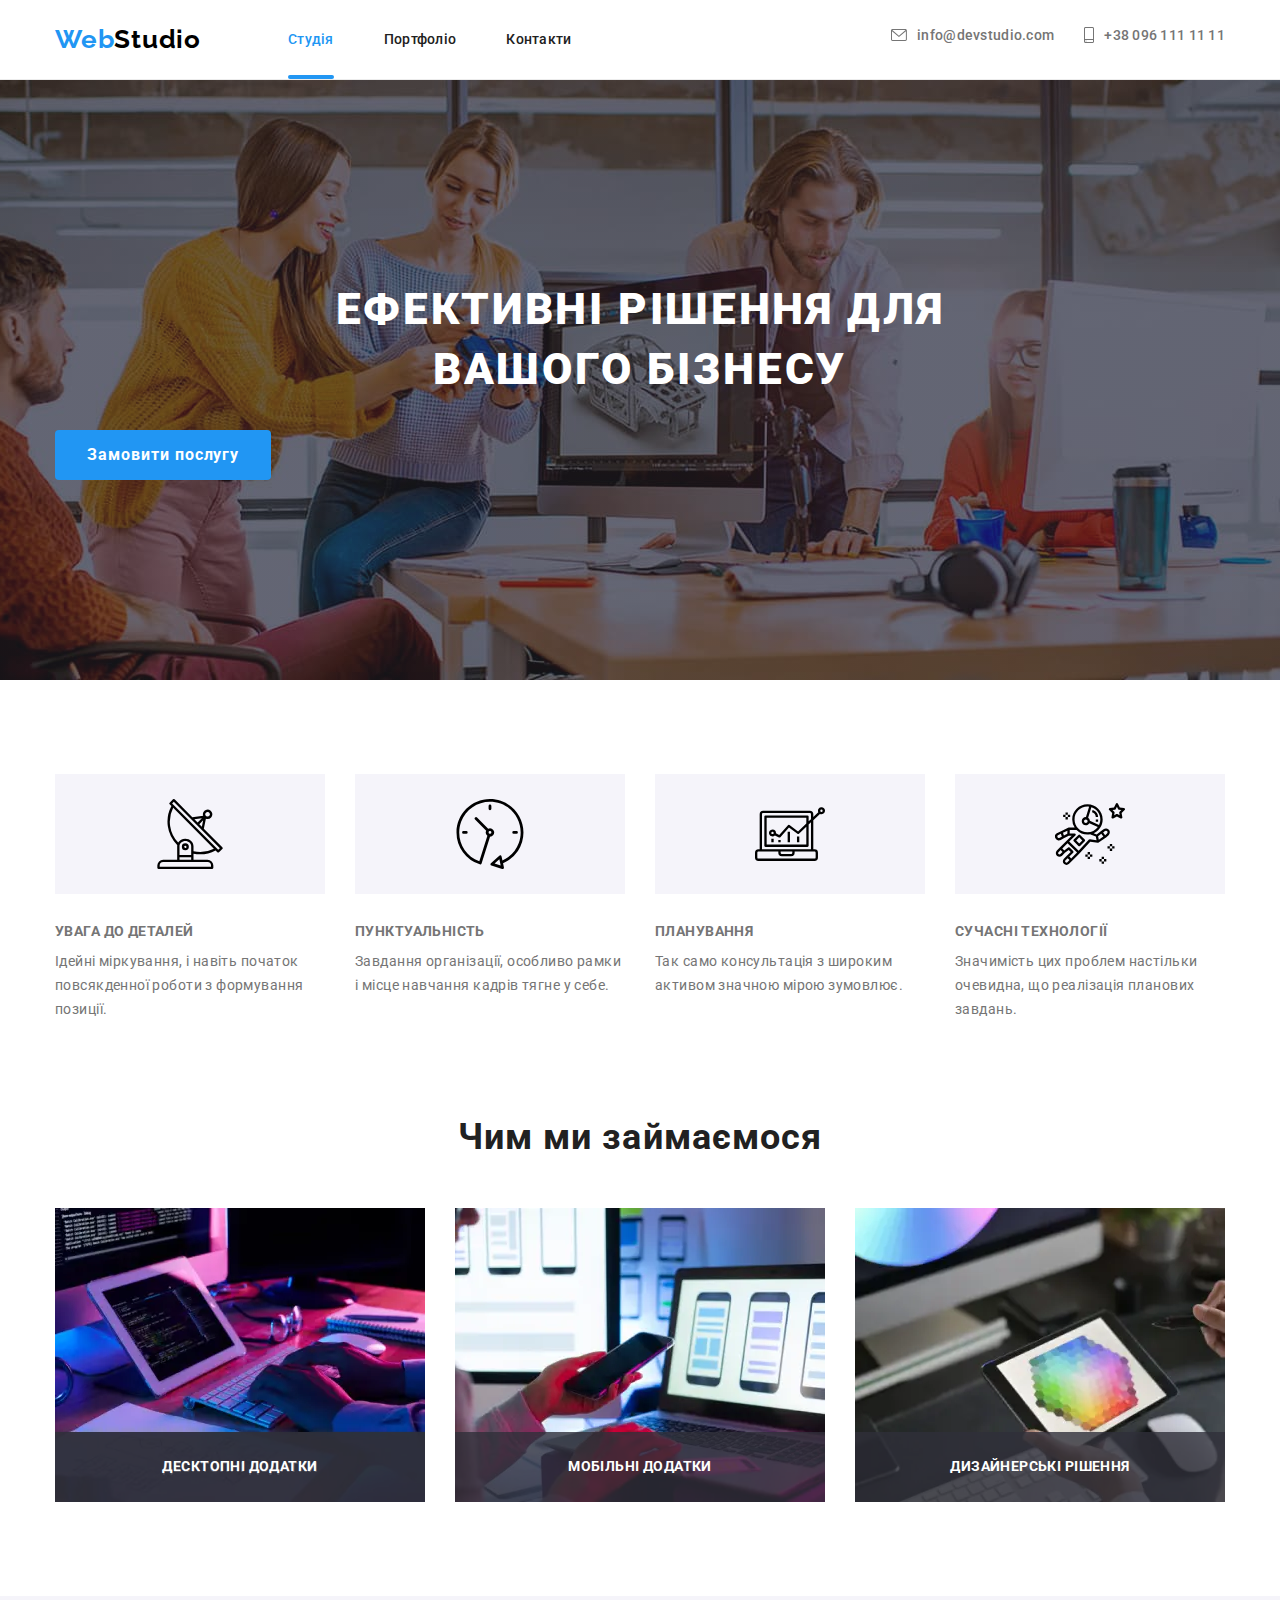
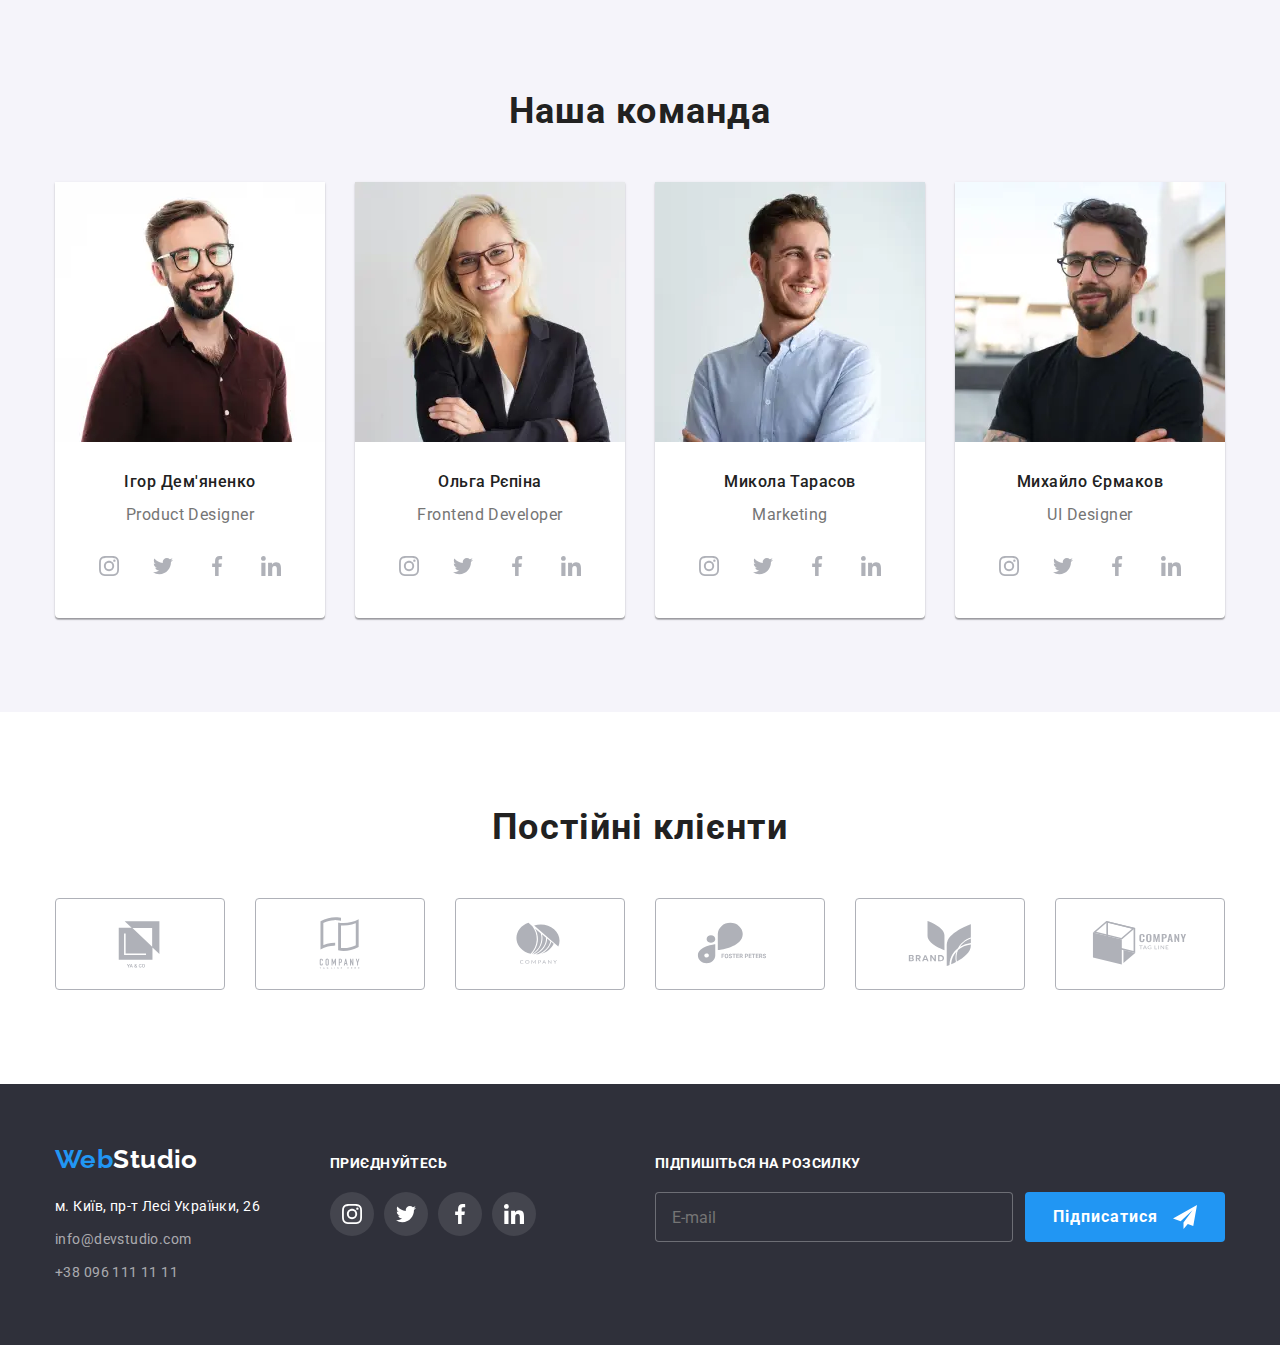
==== commit 19c99a66: "+pos btn in hero" ====
--- a/index.html
+++ b/index.html
@@ -488,7 +488,7 @@
         </section>
     </main>
     <!-- ФУТЕР -->
-    <!-- <footer class="footer">
+    <footer class="footer">
         <div class="container footer-container">
             <div class="address">
                 <a href="./index.html" class="logo-footer">Web<span class="studio-white">Studio</span></a>
@@ -602,7 +602,7 @@
         </div>
     </div>
     
-    <script src="./js/modal.js"></script> -->
+    <script src="./js/modal.js"></script>
 
     <script src="./js/mobile-menu.js"></script>
 </body>
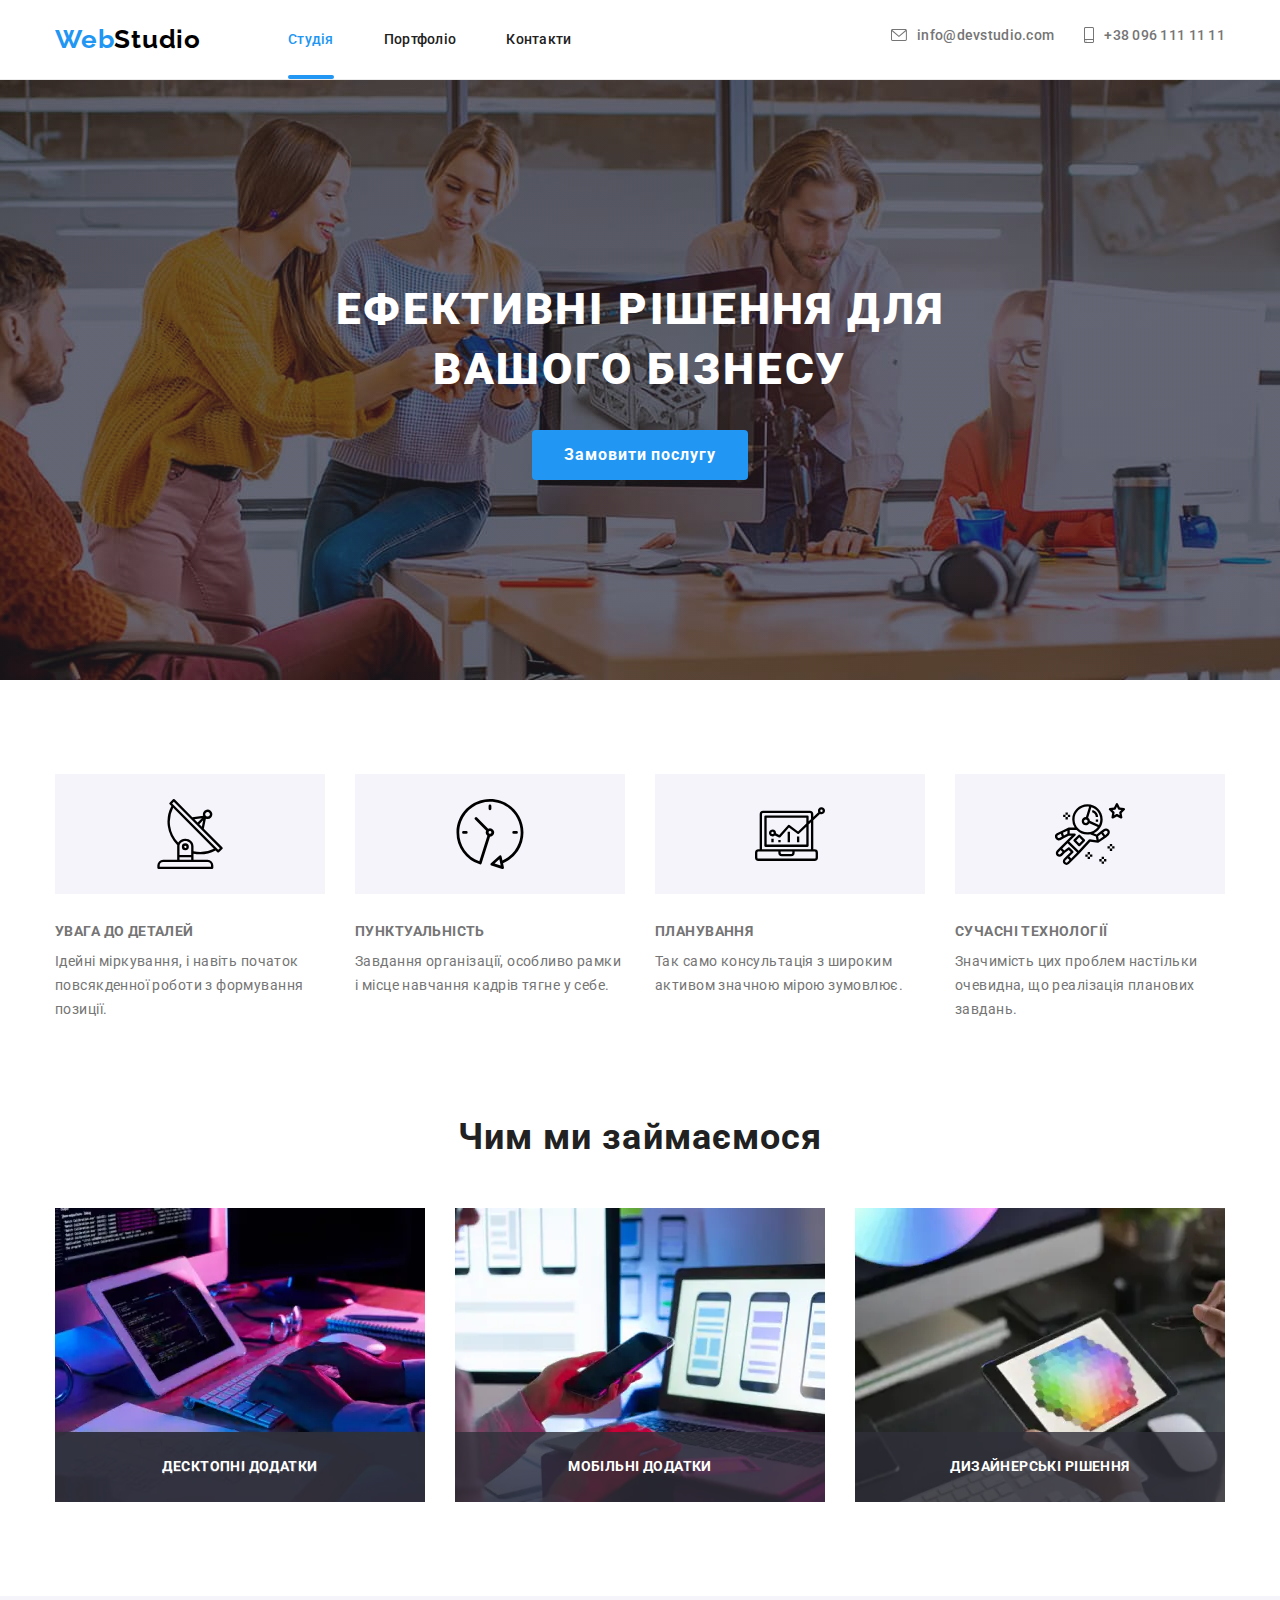
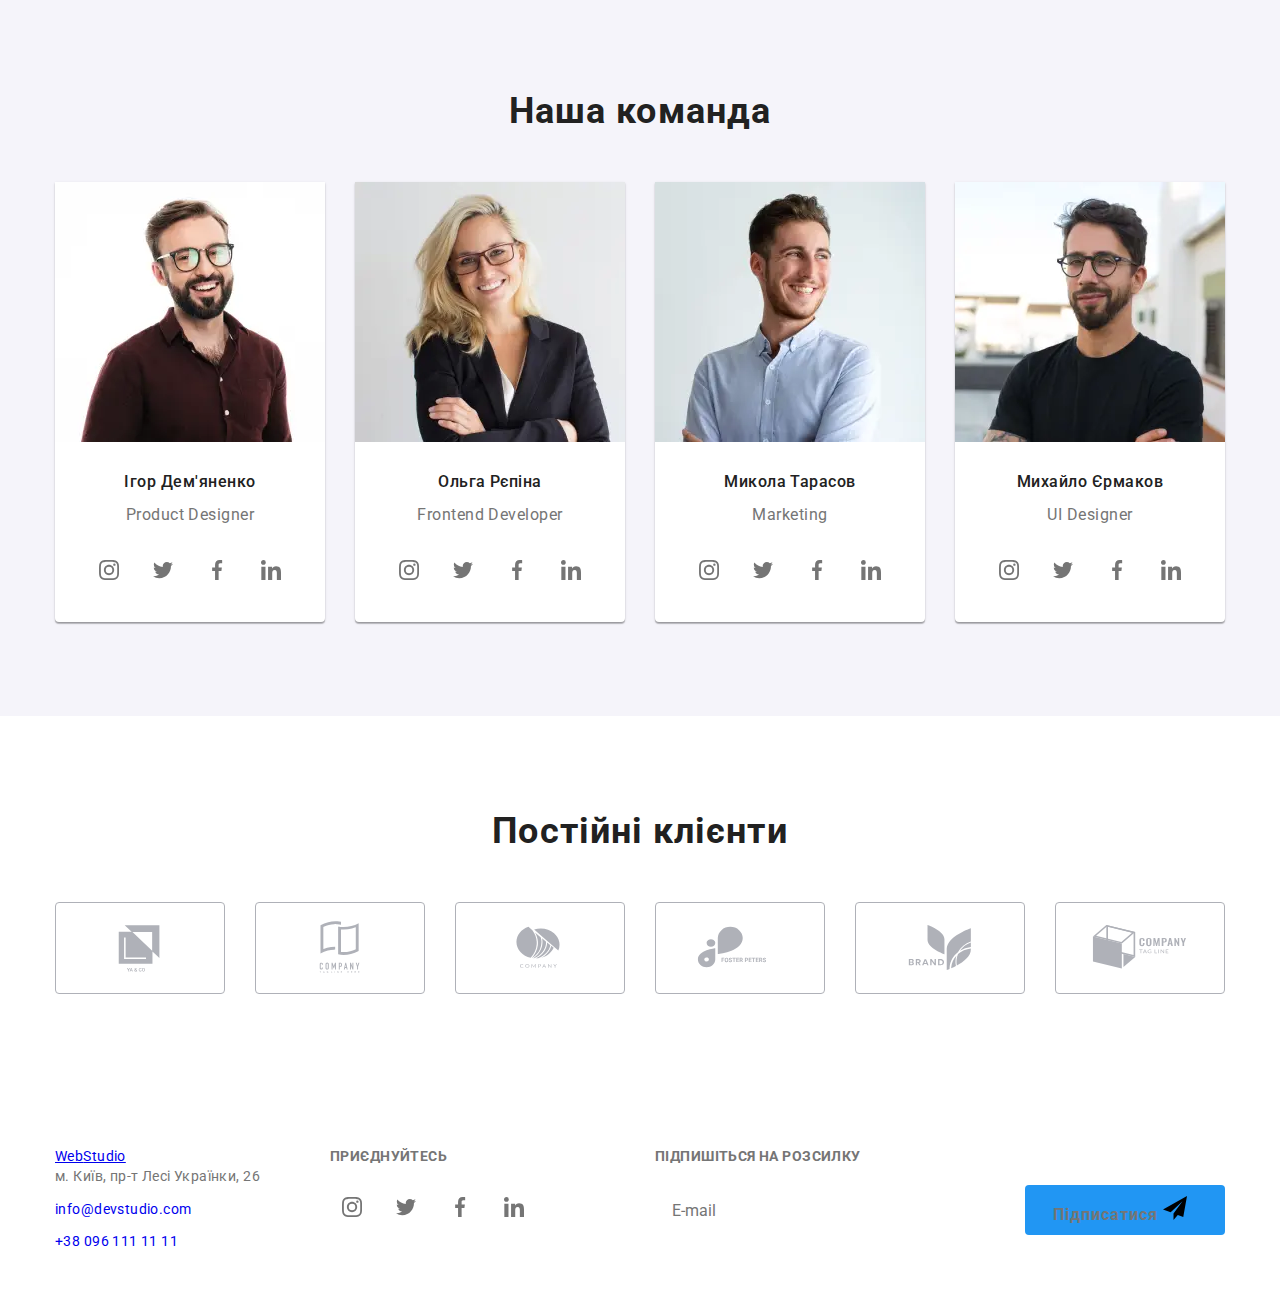
==== commit 1d38afdd: "footer" ====
--- a/index.html
+++ b/index.html
@@ -550,7 +550,7 @@
         </div>
     </footer>  
 
-    <div class="backdrop is-hidden" data-modal>
+    <!-- <div class="backdrop is-hidden" data-modal>
         <div class="modal">
             <button type="button" class="modal__close-btn" data-modal-close>
                 <svg class="modal__close-icon" width="18px" height="18px">
@@ -599,8 +599,8 @@
                 <button type="submit" class="modal-form-submit">Відправити</button>           
 
             </form>
-        </div>
-    </div>
+        </div> -->
+    <!-- </div> -->
     
     <script src="./js/modal.js"></script>
 
--- a/css/main.min.css
+++ b/css/main.min.css
@@ -1 +1 @@
-:root{--primary-text-color:#757575;--secondary-text-color:#212121;--white-color:#FFFFFF;--white-color-footer-link:rgba(255, 255, 255, 0.6);--black-color:#000000;--accent-color:#2196F3;--hero-footer-background-color:#2F303A;--secondary-background-color:#F5F4FA;--border-header-color:#ECECEC;--accent-color-focus:#188CE8;--cards-border-color:#EEEEEE;--hero-gradient: #c4c4c4;--icons-color-main: #afb1b8;--primary-font-family: Roboto, sans-serif;--secondary-font-family: Raleway, sans-serif}.visually-hidden{position:absolute;white-space:nowrap;width:1px;height:1px;overflow:hidden;border:0;padding:0;clip:rect(0 0 0 0);clip-path:inset(50%);margin:-1px}body{color:var(--primary-text-color);background-color:var(--white-color);font-family:var(--primary-font-family);font-size:14px;letter-spacing:.03em}h1,h2,h3,h4,h5,h6,p{margin-top:0;margin-bottom:0}ul{margin-top:0;margin-bottom:0;padding-left:0;list-style:none}img{display:block;max-width:100%;height:auto}address{font-style:normal}button{display:block;cursor:pointer;border:none;border-radius:4px}.list{list-style:none;padding-left:0;margin:0}.link{text-decoration:none}.container{padding:0 15px}@media screen and (min-width: 480px){.container{width:480px;margin:0 auto}}@media screen and (min-width: 768px){.container{width:768px}}@media screen and (min-width: 1200px){.container{width:1200px}}.section{padding-top:94px;padding-bottom:94px}.section-title{color:var(--secondary-text-color);font-weight:700;font-size:36px;line-height:1.17;text-align:center;letter-spacing:.03em;margin-bottom:50px}.backdrop{position:fixed;top:0;left:0;bottom:0;right:0;background-color:rgba(0,0,0,.2);opacity:1;transition:opacity 250ms cubic-bezier(0.4, 0, 0.2, 1)}.backdrop.is-hidden{opacity:0;pointer-events:none;visibility:hidden}.backdrop.is-hidden .modal{transform:translate(-50%, -50%) scale(1.1);visibility:visible}.modal{position:absolute;top:50%;left:50%;min-width:528px;min-height:581px;padding:40px;background-color:var(--white-color);box-shadow:0px 1px 3px rgba(0,0,0,.12),0px 1px 1px rgba(0,0,0,.14),0px 2px 1px rgba(0,0,0,.2);border-radius:4px;transform:translate(-50%, -50%) scale(1);transition:transform 250ms cubic-bezier(0.4, 0, 0.2, 1)}.modal__close-btn{position:absolute;top:8px;right:8px;display:flex;justify-content:center;align-items:center;width:30px;height:30px;color:var(--black-color);background-color:rgba(0,0,0,0);border-radius:50%;border:1px solid rgba(0,0,0,.1);transition:border-color 250ms cubic-bezier(0.4, 0, 0.2, 1)}.modal__close-btn:hover,.modal__close-btn:focus{border-color:var(--accent-color)}.modal__close-icon{fill:currentColor}.modal-form{display:flex;flex-direction:column}.modal-form-field{margin-bottom:10px}.modal-form-title{font-size:20px;line-height:1.15;font-weight:700;margin-bottom:12px;text-align:center;color:var(--secondary-text-color)}.modal-form-input-icon{position:relative;display:block}.modal-form-input{width:100%;height:40px;border-radius:4px;border:1px solid rgba(33,33,33,.2);padding-left:42px;transition:border-color 250ms cubic-bezier(0.4, 0, 0.2, 1)}.modal-form-input:focus{border-color:var(--accent-color);outline:none}.modal-form-icon{position:absolute;top:50%;left:12px;transform:translateY(-50%);transition:fill 250ms cubic-bezier(0.4, 0, 0.2, 1)}.modal-form-input:focus+.modal-form-icon{fill:var(--accent-color)}.modal-form-desc-title{display:block;font-size:12px;line-height:1.16;letter-spacing:.01em;color:var(--primary-text-color);margin-bottom:4px}.modal-form-comment{width:100%;height:120px;resize:none;border-radius:4px;border:1px solid rgba(33,33,33,.2);padding:12px 16px;transition:border-color 250ms cubic-bezier(0.4, 0, 0.2, 1)}.modal-form-comment:focus{outline:none;border-color:var(--accent-color)}.modal-form-comment::placeholder{font-size:12px;line-height:1.16;letter-spacing:.01em;color:rgba(117,117,117,.5)}.modal-form-field-comment{margin-bottom:20px}.modal-form-checkbox{border:2px solid var(--secondary-text-color);border-radius:2px;cursor:pointer;margin-right:7px}.modal-form-check:checked+.modal-form-checkbox{background-color:var(--accent-color);border:2px solid var(--accent-color)}.modal-form-checkbox-icon{display:none}.modal-form-check:checked+.modal-form-checkbox .modal-form-checkbox-icon{display:block}.modal-form-checkbox-field{display:flex;align-items:center;justify-content:center;margin-bottom:30px;font-weight:400;line-height:1.71;color:var(--primary-text-color)}.checkbox-accent{color:var(--accent-color)}.modal-form-submit{padding:10px 52px;border-radius:4px;font-family:inherit;font-weight:700;font-size:16px;line-height:1.9;letter-spacing:.06em;color:var(--white-color);background-color:var(--accent-color);transition:background-color 250ms cubic-bezier(0.4, 0, 0.2, 1)}.modal-form-submit:hover,.modal-form-submit:focus{background-color:var(--accent-color-focus)}.mobile-menu{position:fixed;top:0;left:0;z-index:100;width:100%;height:100%;background-color:#fff;opacity:0;visibility:hidden;pointer-events:none;transition:opacity 250ms cubic-bezier(0.4, 0, 0.2, 1),visibility 250ms cubic-bezier(0.4, 0, 0.2, 1);overflow-y:scroll}.mobile-menu.is-open{opacity:1;visibility:visible;pointer-events:auto}.mobile-nav-list__link.current{color:var(--accent-color)}.mobile-menu__close-btn{position:absolute;top:10px;right:15px;background-color:rgba(0,0,0,0);border:0;padding:0;line-height:0}.mobile-menu__close-icon{width:40px;height:40px}.mobile-menu__container{position:relative;padding-left:40px;padding-top:48px;padding-bottom:48px}.mobile-nav-list__item{margin-bottom:32px}.mobile-nav-list__item:last-child{margin-bottom:302px}.mobile-nav-list__link{font-weight:500;font-size:40px;line-height:1.17;letter-spacing:.02em;text-decoration:none;color:var(--secondary-text-color)}.mobile-contact-list__item{margin-bottom:32px}.mobile-contact-list__item:last-child{margin-bottom:64px}.mobile-contact-list__link.tel{font-weight:500;font-size:34px;line-height:1.18;letter-spacing:.02em;color:var(--accent-color)}.mobile-contact-list__link{font-weight:500;font-size:24px;line-height:1.1666666667;letter-spacing:.02em;text-decoration:none;color:#757575}.mobile-menu-social-list__link{font-weight:500;font-size:18px;line-height:1.2222222222;letter-spacing:.02em;text-decoration:none;color:var(--accent-color)}.mobile-menu-social-list{display:flex;align-items:center;flex-wrap:wrap;max-width:357px;height:22px}.mobile-menu-social-list__item{margin-right:auto}.mobile-menu-social-list__item:not(:last-child){padding-right:10px;position:relative}.mobile-menu-social-list__item:not(:last-child)::after{content:"";display:block;height:100%;width:1px;background-color:rgba(33,33,33,.2);position:absolute;top:0;right:0}.site-nav{display:none}.header-contact{display:none}.header__container{display:flex;align-items:center;justify-content:space-between;height:100%}.open-mobile-menu-btn{line-height:0;border:none;background-color:rgba(0,0,0,0);padding:0}.open-mobile-menu-btn__icon{width:40px;height:40px}.header{height:60px;border-bottom:1px solid var(--border-header-color)}.site-nav__link.current{color:var(--accent-color)}.header-link{line-height:1.71;text-decoration:none;transition:color 250ms cubic-bezier(0.4, 0, 0.2, 1)}.header-link:hover,.header-link:focus{color:var(--accent-color)}.logo-header{color:var(--accent-color);font-family:var(--secondary-font-family);font-weight:700;font-size:26px;line-height:1.19;letter-spacing:.03em;text-decoration:none;padding-top:24px;padding-bottom:24px}.studio-black{color:var(--black-color)}.icon-envelope{margin-right:10px;fill:currentColor}.icon-smartphone{margin-right:10px;fill:currentColor}@media screen and (min-width: 768px){.header{height:80px}.site-nav{display:flex;gap:50px;margin-left:87px}.site-nav__link{font-weight:500;font-size:14px;line-height:1.1428571429;letter-spacing:.02em;color:#212121;position:relative;padding:32px 0;transform:color 250ms cubic-bezier(0.4, 0, 0.2, 1)}.site-nav__link:hover,.site-nav__link:focus{color:var(--accent-color)}.site-nav .current{color:var(--accent-color)}.site-nav .current::after{content:"";display:block;position:absolute;width:100%;height:4px;border-radius:2px;background-color:var(--accent-color);bottom:0}.header-contact{display:block}.header-contact__item:not(:last-child){margin-bottom:10px}.header-contact__link{font-weight:500;font-size:12px;line-height:1.1666666667;letter-spacing:.02em;color:var(--primary-text-color);display:flex;align-items:center;transform:color 250ms cubic-bezier(0.4, 0, 0.2, 1)}.header-contact__link:hover,.header-contact__link:focus{color:var(--accent-color)}.open-mobile-menu-btn{display:none}.navigation{display:flex;align-items:center}}@media screen and (min-width: 1200px){.header-contact{display:flex;gap:30px}.header-contact__link{padding:32px 0;font-size:14px;line-height:1.1428571429}}.hero{background-color:var(--hero-gradient);height:600px;max-width:1600px;margin-left:auto;margin-right:auto;background-image:linear-gradient(to right, rgba(47, 48, 58, 0.4), rgba(47, 48, 58, 0.4)),url(../images/hero-bg-mobile.jpg);background-repeat:no-repeat;background-size:cover;background-position:center;padding:200px 0}.hero-title{font-style:normal;color:var(--white-color);font-weight:900;font-size:44px;line-height:1.36;text-align:center;letter-spacing:.06em;text-transform:uppercase;width:696px;margin-bottom:30px;margin-right:auto;margin-left:auto}.hero-button{background-color:var(--accent-color);color:var(--white-color);border-color:rgba(0,0,0,0);cursor:pointer;font-family:inherit;font-weight:700;font-size:16px;line-height:1.88;display:flex;align-items:center;text-align:center;letter-spacing:.06em;padding:10px 32px;border-radius:4px;border:none}.hero-button:hover,.hero-button:focus{background-color:var(--accent-color-focus);box-shadow:0px 4px 4px rgba(0,0,0,.15)}@media(min-device-pixel-ratio: 2)and (max-width: 767px),(min-resolution: 192dpi)and (max-width: 767px),(min-resolution: 2dppx)and (max-width: 767px){.hero{background-image:linear-gradient(rgba(47, 48, 58, 0.4), rgba(47, 48, 58, 0.4)),url(../images/hero-bg-mobile@2x.jpg)}}@media screen and (min-width: 768px){.hero{background-image:linear-gradient(rgba(47, 48, 58, 0.4), rgba(47, 48, 58, 0.4)),url(../images/hero-bg-tablet.jpg)}}@media(min-device-pixel-ratio: 2)and (min-width: 767px),(min-resolution: 192dpi)and (min-width: 767px),(min-resolution: 2dppx)and (min-width: 767px){.hero{background-image:linear-gradient(rgba(47, 48, 58, 0.4), rgba(47, 48, 58, 0.4)),url(../images/hero-bg-tablet@2x.jpg)}}@media screen and (min-width: 1200px){.hero{background-image:linear-gradient(rgba(47, 48, 58, 0.4), rgba(47, 48, 58, 0.4)),url(../images/hero-bg-desktop.jpg)}}@media(min-device-pixel-ratio: 2)and (min-width: 1200px),(min-resolution: 192dpi)and (min-width: 1200px),(min-resolution: 2dppx)and (min-width: 1200px){.hero{background-image:linear-gradient(rgba(47, 48, 58, 0.4), rgba(47, 48, 58, 0.4)),url(../images/hero-bg-desktop@2x.jpg)}}@media screen and (min-width: 310px)and (max-width: 400px){.hero-title{width:300px;font-size:26px;line-height:1.62}}@media screen and (min-width: 401px)and (max-width: 1199px){.hero-title{font-size:26px;line-height:1.62;width:360px}}@media screen and (min-width: 320px)and (max-width: 767px){.hero{max-width:480px;height:400px;padding:118px 0}}@media screen and (min-width: 768px)and (max-width: 1199px){.hero{max-width:768px;height:400px;padding:118px 0}}.feature{list-style:none;display:flex;flex-direction:column;row-gap:30px;padding:0;margin:0}.feature__item{max-width:450px}.feature__icon{display:flex;justify-content:center;align-items:center;margin-bottom:30px;height:120px;background-color:var(--secondary-background-color)}.feature__title{text-align:center;margin-bottom:10px;font-size:14px;font-weight:700;line-height:1.14;text-transform:uppercase;color:var(--secondary-text-color--)}.feature__text{font-weight:400;font-size:14px;line-height:1.71;letter-spacing:.03em;color:var(--primary-text-color)}@media screen and (min-width: 768px){.feature{flex-wrap:wrap;flex-direction:row;gap:30px}.feature__item{flex-basis:calc((100% - 30px)/2)}.feature__title{text-align:left}}@media screen and (min-width: 1200px){.feature{flex-wrap:nowrap}}@media screen and (max-width: 1199px){.work{display:none}}@media screen and (min-width: 1200px){.work{padding-top:0}.work__list{display:flex;justify-content:space-between}.work__item{position:relative}.work__text{position:absolute;bottom:0;width:100%;height:70px;font-weight:700;line-height:1.14;text-transform:uppercase;color:var(--white-color);background-color:rgba(47,48,58,.8);display:flex;justify-content:center;align-items:center}}@media screen and (max-width: 767px){.team__list{display:flex;flex-direction:column;gap:30px}}@media screen and (min-width: 768px){.team__list{display:flex;gap:30px;flex-wrap:wrap}.team__cards{flex-basis:calc((100% - 30px)/2)}}@media screen and (min-width: 1200px){.team__list{display:flex;gap:30px}.team__cards{flex-basis:calc((100% - 90px)/4)}}.team{background-color:var(--secondary-background-color)}.team__cards{background-color:var(--white-color);box-shadow:0px 1px 3px rgba(0,0,0,.12),0px 1px 1px rgba(0,0,0,.14),0px 2px 1px rgba(0,0,0,.2);border-radius:0px 0px 4px 4px}.team__content{padding-top:30px;padding-bottom:30px}.team__name{color:var(--secondary-text-color);font-weight:500;font-size:16px;line-height:1.19;text-align:center;letter-spacing:.03em;margin-bottom:10px}.team__position{color:var(--primary-text-color);font-style:normal;font-weight:400;font-size:16px;line-height:1.71;letter-spacing:.03em;text-align:center;margin-bottom:16px}.social-list{display:flex;justify-content:center;gap:10px}.social-list__item{width:44px;height:44px}.social-list__link{display:flex;justify-content:center;align-items:center;width:100%;height:100%;border-radius:50%;color:var(--icons-color-main);background-color:var(--white-color);transition:color 250ms cubic-bezier(0.4, 0, 0.2, 1),background-color 250ms cubic-bezier(0.4, 0, 0.2, 1)}.social-list__link:hover,.social-list__link:focus{background-color:var(--accent-color);color:var(--white-color)}.social-list__icon{fill:currentColor}.company__list{display:flex;justify-content:center;align-items:center;gap:30px;margin:0;padding:0;list-style:none}.company__item{flex-basis:calc((100% - 30px)/2);height:92px}.company__link{display:flex;justify-content:center;align-items:center;width:100%;height:100%;color:var(--icons-color-main);border:1px solid var(--icons-color-main);border-radius:4px;transition:color 250ms cubic-bezier(0.4, 0, 0.2, 1),border-color 250ms cubic-bezier(0.4, 0, 0.2, 1)}.company__link:hover,.company__link:focus{color:var(--accent-color);border-color:var(--accent-color)}.company__logo{fill:currentColor}@media screen and (min-width: 768px){.company__item{flex-basis:calc(100% - 60px)/3}}@media screen and (min-width: 1200px){.company__item{flex-basis:calc((100% - 150px)/6)}}.visually-hidden{position:absolute;white-space:nowrap;width:1px;height:1px;overflow:hidden;border:0;padding:0;clip:rect(0 0 0 0);clip-path:inset(50%);margin:-1px}.button-list{display:flex;justify-content:center;gap:8px;margin-bottom:50px;list-style:none}.button{color:var(--secondary-text-color);background-color:var(--secondary-background-color);border-color:rgba(0,0,0,0);cursor:pointer;font-family:inherit;font-weight:500;font-size:16px;line-height:1.62;text-align:center;letter-spacing:.03em;display:inline-block;padding:6px 22px;border-radius:4px;transition:color 250ms cubic-bezier(0.4, 0, 0.2, 1),background-color 250ms cubic-bezier(0.4, 0, 0.2, 1),box-shadow 250ms cubic-bezier(0.4, 0, 0.2, 1)}.button:hover,.button:focus{color:var(--white-color);background-color:var(--accent-color);box-shadow:0px 3px 1px rgba(0,0,0,.1),0px 1px 2px rgba(0,0,0,.08),0px 2px 2px rgba(0,0,0,.12)}.portfolio-list{display:flex;flex-wrap:wrap;gap:30px}.portfolio-list-cards{background-color:var(--white-color);border:1px solid var(--cards-border-color);list-style:none;flex-basis:calc((100% - 60px)/3)}.portfolio-container{padding:20px 24px;border:1px solid var(--cards-border-color);border-top:none}.portfolio-title{color:var(--secondary-text-color);font-weight:700;font-size:18px;line-height:2;letter-spacing:.06em;margin-bottom:4px}.portfolio-type{color:var(--primary-text-color);font-weight:400;font-size:16px;line-height:1.88;letter-spacing:.03em}.portfolio-link{display:block;transition:box-shadow 250ms cubic-bezier(0.4, 0, 0.2, 1)}.portfolio-link:hover,.portfolio-link:focus{box-shadow:0px 4px 4px rgba(0,0,0,.25),0px 4px 4px rgba(0,0,0,.06),1px 4px 6px rgba(0,0,0,.16)}.overlay-wrapper{position:relative;overflow:hidden}.overlay-text{padding:63px 24px;font-weight:400;font-size:18px;line-height:1.56;letter-spacing:.03em;color:var(--secondary-background-color);background-color:rgba(33,150,243,.9);position:absolute;top:0;left:0;width:100%;height:100%;overflow:auto;transform:translateY(100%);transition:transform 250ms cubic-bezier(0.4, 0, 0.2, 1)}.portfolio-link:hover .overlay-text,.portfolio-link:focus .overlay-text{transform:translateY(0%)}.footer{background-color:var(--hero-footer-background-color);padding-top:60px;padding-bottom:60px}.logo-footer{color:var(--accent-color);display:inline-block;margin-bottom:20px;font-family:var(--secondary-font-family);font-weight:700;font-size:26px;line-height:1.19;text-decoration:none}.studio-white{color:var(--white-color)}.footer-list{font-style:normal;list-style:none}.contacts:not(:last-child){margin-bottom:9px}.link{color:var(--white-color-footer-link);line-height:1.71;text-decoration:none;transition:color 250ms cubic-bezier(0.4, 0, 0.2, 1)}.link:hover,.link:focus{color:var(--accent-color)}.map{color:var(--white-color);line-height:1.71;text-decoration:none;transition:color 250ms cubic-bezier(0.4, 0, 0.2, 1)}.map:hover,.map:focus{color:var(--accent-color)}.address{margin-right:70px}.footer-container{display:flex;align-items:baseline}.footer-title{font-weight:700;font-size:14px;line-height:1.14;text-align:left;text-transform:uppercase;margin-bottom:20px;color:var(--white-color)}.social-item{width:44px;height:44px}.icon-networks{display:flex;justify-content:center;align-items:center;width:100%;height:100%;border-radius:50%;color:var(--icons-color-main);background-color:var(--white-color);transition:color 250ms cubic-bezier(0.4, 0, 0.2, 1),background-color 250ms cubic-bezier(0.4, 0, 0.2, 1)}.social-icon-footer{fill:var(--white-color);background-color:rgba(255,255,255,.1);transition:fill 250ms cubic-bezier(0.4, 0, 0.2, 1),background-color 250ms cubic-bezier(0.4, 0, 0.2, 1)}.social-icon-footer:hover,.social-icon-footer:focus{background-color:var(--accent-color)}.footer-social{margin-left:70px}.footer-contact-form{margin-left:auto}.footer-form{display:flex;gap:12px}.footer-form-button{position:relative;display:block;width:200px;height:50px;background-color:var(--accent-color);color:var(--white-color);padding-left:28px;font-weight:700;font-size:16px;letter-spacing:.06em;text-align:left;transition:background-color 250ms cubic-bezier(0.4, 0, 0.2, 1)}.footer-form-button:hover,.footer-form-button:focus{background-color:var(--accent-color-focus)}.footer-form-input{width:358px;height:50px;padding-left:16px;border:1px solid rgba(255,255,255,.3);border-radius:4px;background-color:var(--hero-footer-background-color);color:rgba(255,255,255,.6);font-weight:400;font-size:16px}.footer-form-icon{position:absolute;top:13px;left:148px;fill:var(--white-color)}/*# sourceMappingURL=main.min.css.map */+:root{--primary-text-color:#757575;--secondary-text-color:#212121;--white-color:#FFFFFF;--white-color-footer-link:rgba(255, 255, 255, 0.6);--black-color:#000000;--accent-color:#2196F3;--hero-footer-background-color:#2F303A;--secondary-background-color:#F5F4FA;--border-header-color:#ECECEC;--accent-color-focus:#188CE8;--cards-border-color:#EEEEEE;--hero-gradient: #c4c4c4;--icons-color-main: #afb1b8;--primary-font-family: Roboto, sans-serif;--secondary-font-family: Raleway, sans-serif}.visually-hidden{position:absolute;white-space:nowrap;width:1px;height:1px;overflow:hidden;border:0;padding:0;clip:rect(0 0 0 0);clip-path:inset(50%);margin:-1px}body{color:var(--primary-text-color);background-color:var(--white-color);font-family:var(--primary-font-family);font-size:14px;letter-spacing:.03em}h1,h2,h3,h4,h5,h6,p{margin-top:0;margin-bottom:0}ul{margin-top:0;margin-bottom:0;padding-left:0;list-style:none}img{display:block;max-width:100%;height:auto}address{font-style:normal}button{display:block;margin:0 auto;cursor:pointer;border:none;border-radius:4px}.list{list-style:none;padding-left:0;margin:0}.link{text-decoration:none}.container{padding:0 15px}@media screen and (min-width: 480px){.container{width:480px;margin:0 auto}}@media screen and (min-width: 768px){.container{width:768px}}@media screen and (min-width: 1200px){.container{width:1200px}}.section{padding-top:94px;padding-bottom:94px}.section-title{color:var(--secondary-text-color);font-weight:700;font-size:36px;line-height:1.17;text-align:center;letter-spacing:.03em;margin-bottom:50px}.backdrop{position:fixed;top:0;left:0;bottom:0;right:0;background-color:rgba(0,0,0,.2);opacity:1;transition:opacity 250ms cubic-bezier(0.4, 0, 0.2, 1)}.backdrop.is-hidden{opacity:0;pointer-events:none;visibility:hidden}.backdrop.is-hidden .modal{transform:translate(-50%, -50%) scale(1.1);visibility:visible}.modal{position:absolute;top:50%;left:50%;min-width:528px;min-height:581px;padding:40px;background-color:var(--white-color);box-shadow:0px 1px 3px rgba(0,0,0,.12),0px 1px 1px rgba(0,0,0,.14),0px 2px 1px rgba(0,0,0,.2);border-radius:4px;transform:translate(-50%, -50%) scale(1);transition:transform 250ms cubic-bezier(0.4, 0, 0.2, 1)}.modal__close-btn{position:absolute;top:8px;right:8px;display:flex;justify-content:center;align-items:center;width:30px;height:30px;color:var(--black-color);background-color:rgba(0,0,0,0);border-radius:50%;border:1px solid rgba(0,0,0,.1);transition:border-color 250ms cubic-bezier(0.4, 0, 0.2, 1)}.modal__close-btn:hover,.modal__close-btn:focus{border-color:var(--accent-color)}.modal__close-icon{fill:currentColor}.modal-form{display:flex;flex-direction:column}.modal-form-field{margin-bottom:10px}.modal-form-title{font-size:20px;line-height:1.15;font-weight:700;margin-bottom:12px;text-align:center;color:var(--secondary-text-color)}.modal-form-input-icon{position:relative;display:block}.modal-form-input{width:100%;height:40px;border-radius:4px;border:1px solid rgba(33,33,33,.2);padding-left:42px;transition:border-color 250ms cubic-bezier(0.4, 0, 0.2, 1)}.modal-form-input:focus{border-color:var(--accent-color);outline:none}.modal-form-icon{position:absolute;top:50%;left:12px;transform:translateY(-50%);transition:fill 250ms cubic-bezier(0.4, 0, 0.2, 1)}.modal-form-input:focus+.modal-form-icon{fill:var(--accent-color)}.modal-form-desc-title{display:block;font-size:12px;line-height:1.16;letter-spacing:.01em;color:var(--primary-text-color);margin-bottom:4px}.modal-form-comment{width:100%;height:120px;resize:none;border-radius:4px;border:1px solid rgba(33,33,33,.2);padding:12px 16px;transition:border-color 250ms cubic-bezier(0.4, 0, 0.2, 1)}.modal-form-comment:focus{outline:none;border-color:var(--accent-color)}.modal-form-comment::placeholder{font-size:12px;line-height:1.16;letter-spacing:.01em;color:rgba(117,117,117,.5)}.modal-form-field-comment{margin-bottom:20px}.modal-form-checkbox{border:2px solid var(--secondary-text-color);border-radius:2px;cursor:pointer;margin-right:7px}.modal-form-check:checked+.modal-form-checkbox{background-color:var(--accent-color);border:2px solid var(--accent-color)}.modal-form-checkbox-icon{display:none}.modal-form-check:checked+.modal-form-checkbox .modal-form-checkbox-icon{display:block}.modal-form-checkbox-field{display:flex;align-items:center;justify-content:center;margin-bottom:30px;font-weight:400;line-height:1.71;color:var(--primary-text-color)}.checkbox-accent{color:var(--accent-color)}.modal-form-submit{padding:10px 52px;border-radius:4px;font-family:inherit;font-weight:700;font-size:16px;line-height:1.9;letter-spacing:.06em;color:var(--white-color);background-color:var(--accent-color);transition:background-color 250ms cubic-bezier(0.4, 0, 0.2, 1)}.modal-form-submit:hover,.modal-form-submit:focus{background-color:var(--accent-color-focus)}.mobile-menu{position:fixed;top:0;left:0;z-index:100;width:100%;height:100%;background-color:#fff;opacity:0;visibility:hidden;pointer-events:none;transition:opacity 250ms cubic-bezier(0.4, 0, 0.2, 1),visibility 250ms cubic-bezier(0.4, 0, 0.2, 1);overflow-y:scroll}.mobile-menu.is-open{opacity:1;visibility:visible;pointer-events:auto}.mobile-nav-list__link.current{color:var(--accent-color)}.mobile-menu__close-btn{position:absolute;top:10px;right:15px;background-color:rgba(0,0,0,0);border:0;padding:0;line-height:0}.mobile-menu__close-icon{width:40px;height:40px}.mobile-menu__container{position:relative;padding-left:40px;padding-top:48px;padding-bottom:48px}.mobile-nav-list__item{margin-bottom:32px}.mobile-nav-list__item:last-child{margin-bottom:302px}.mobile-nav-list__link{font-weight:500;font-size:40px;line-height:1.17;letter-spacing:.02em;text-decoration:none;color:var(--secondary-text-color)}.mobile-contact-list__item{margin-bottom:32px}.mobile-contact-list__item:last-child{margin-bottom:64px}.mobile-contact-list__link.tel{font-weight:500;font-size:34px;line-height:1.18;letter-spacing:.02em;color:var(--accent-color)}.mobile-contact-list__link{font-weight:500;font-size:24px;line-height:1.1666666667;letter-spacing:.02em;text-decoration:none;color:#757575}.mobile-menu-social-list__link{font-weight:500;font-size:18px;line-height:1.2222222222;letter-spacing:.02em;text-decoration:none;color:var(--accent-color)}.mobile-menu-social-list{display:flex;align-items:center;flex-wrap:wrap;max-width:357px;height:22px}.mobile-menu-social-list__item{margin-right:auto}.mobile-menu-social-list__item:not(:last-child){padding-right:10px;position:relative}.mobile-menu-social-list__item:not(:last-child)::after{content:"";display:block;height:100%;width:1px;background-color:rgba(33,33,33,.2);position:absolute;top:0;right:0}.site-nav{display:none}.header-contact{display:none}.header__container{display:flex;align-items:center;justify-content:space-between;height:100%}.open-mobile-menu-btn{line-height:0;border:none;background-color:rgba(0,0,0,0);padding:0}.open-mobile-menu-btn__icon{width:40px;height:40px}.header{height:60px;border-bottom:1px solid var(--border-header-color)}.site-nav__link.current{color:var(--accent-color)}.header-link{line-height:1.71;text-decoration:none;transition:color 250ms cubic-bezier(0.4, 0, 0.2, 1)}.header-link:hover,.header-link:focus{color:var(--accent-color)}.logo-header{color:var(--accent-color);font-family:var(--secondary-font-family);font-weight:700;font-size:26px;line-height:1.19;letter-spacing:.03em;text-decoration:none;padding-top:24px;padding-bottom:24px}.studio-black{color:var(--black-color)}.icon-envelope{margin-right:10px;fill:currentColor}.icon-smartphone{margin-right:10px;fill:currentColor}@media screen and (min-width: 768px){.header{height:80px}.site-nav{display:flex;gap:50px;margin-left:87px}.site-nav__link{font-weight:500;font-size:14px;line-height:1.1428571429;letter-spacing:.02em;color:#212121;position:relative;padding:32px 0;transform:color 250ms cubic-bezier(0.4, 0, 0.2, 1)}.site-nav__link:hover,.site-nav__link:focus{color:var(--accent-color)}.site-nav .current{color:var(--accent-color)}.site-nav .current::after{content:"";display:block;position:absolute;width:100%;height:4px;border-radius:2px;background-color:var(--accent-color);bottom:0}.header-contact{display:block}.header-contact__item:not(:last-child){margin-bottom:10px}.header-contact__link{font-weight:500;font-size:12px;line-height:1.1666666667;letter-spacing:.02em;color:var(--primary-text-color);display:flex;align-items:center;transform:color 250ms cubic-bezier(0.4, 0, 0.2, 1)}.header-contact__link:hover,.header-contact__link:focus{color:var(--accent-color)}.open-mobile-menu-btn{display:none}.navigation{display:flex;align-items:center}}@media screen and (min-width: 1200px){.header-contact{display:flex;gap:30px}.header-contact__link{padding:32px 0;font-size:14px;line-height:1.1428571429}}.hero{background-color:var(--hero-gradient);height:600px;max-width:1600px;margin-left:auto;margin-right:auto;background-image:linear-gradient(to right, rgba(47, 48, 58, 0.4), rgba(47, 48, 58, 0.4)),url(../images/hero-bg-mobile.jpg);background-repeat:no-repeat;background-size:cover;background-position:center;padding:200px 0}.hero-title{font-style:normal;color:var(--white-color);font-weight:900;font-size:44px;line-height:1.36;text-align:center;letter-spacing:.06em;text-transform:uppercase;width:696px;margin-bottom:30px;margin-right:auto;margin-left:auto}.hero-button{background-color:var(--accent-color);color:var(--white-color);border-color:rgba(0,0,0,0);cursor:pointer;font-family:inherit;font-weight:700;font-size:16px;line-height:1.88;display:flex;align-items:center;text-align:center;letter-spacing:.06em;padding:10px 32px;border-radius:4px;border:none}.hero-button:hover,.hero-button:focus{background-color:var(--accent-color-focus);box-shadow:0px 4px 4px rgba(0,0,0,.15)}@media(min-device-pixel-ratio: 2)and (max-width: 767px),(min-resolution: 192dpi)and (max-width: 767px),(min-resolution: 2dppx)and (max-width: 767px){.hero{background-image:linear-gradient(rgba(47, 48, 58, 0.4), rgba(47, 48, 58, 0.4)),url(../images/hero-bg-mobile@2x.jpg)}}@media screen and (min-width: 768px){.hero{background-image:linear-gradient(rgba(47, 48, 58, 0.4), rgba(47, 48, 58, 0.4)),url(../images/hero-bg-tablet.jpg)}}@media(min-device-pixel-ratio: 2)and (min-width: 767px),(min-resolution: 192dpi)and (min-width: 767px),(min-resolution: 2dppx)and (min-width: 767px){.hero{background-image:linear-gradient(rgba(47, 48, 58, 0.4), rgba(47, 48, 58, 0.4)),url(../images/hero-bg-tablet@2x.jpg)}}@media screen and (min-width: 1200px){.hero{background-image:linear-gradient(rgba(47, 48, 58, 0.4), rgba(47, 48, 58, 0.4)),url(../images/hero-bg-desktop.jpg)}}@media(min-device-pixel-ratio: 2)and (min-width: 1200px),(min-resolution: 192dpi)and (min-width: 1200px),(min-resolution: 2dppx)and (min-width: 1200px){.hero{background-image:linear-gradient(rgba(47, 48, 58, 0.4), rgba(47, 48, 58, 0.4)),url(../images/hero-bg-desktop@2x.jpg)}}@media screen and (min-width: 310px)and (max-width: 400px){.hero-title{width:300px;font-size:26px;line-height:1.62}}@media screen and (min-width: 401px)and (max-width: 1199px){.hero-title{font-size:26px;line-height:1.62;width:360px}}@media screen and (min-width: 320px)and (max-width: 767px){.hero{max-width:480px;height:400px;padding:118px 0}}@media screen and (min-width: 768px)and (max-width: 1199px){.hero{max-width:768px;height:400px;padding:118px 0}}.feature{list-style:none;display:flex;flex-direction:column;row-gap:30px;padding:0;margin:0}.feature__item{max-width:450px}.feature__icon{display:flex;justify-content:center;align-items:center;margin-bottom:30px;height:120px;background-color:var(--secondary-background-color)}.feature__title{text-align:center;margin-bottom:10px;font-size:14px;font-weight:700;line-height:1.14;text-transform:uppercase;color:var(--secondary-text-color--)}.feature__text{font-weight:400;font-size:14px;line-height:1.71;letter-spacing:.03em;color:var(--primary-text-color)}@media screen and (min-width: 768px){.feature{flex-wrap:wrap;flex-direction:row;gap:30px}.feature__item{flex-basis:calc((100% - 30px)/2)}.feature__title{text-align:left}}@media screen and (min-width: 1200px){.feature{flex-wrap:nowrap}}@media screen and (max-width: 1199px){.work{display:none}}@media screen and (min-width: 1200px){.work{padding-top:0}.work__list{display:flex;justify-content:space-between}.work__item{position:relative}.work__text{position:absolute;bottom:0;width:100%;height:70px;font-weight:700;line-height:1.14;text-transform:uppercase;color:var(--white-color);background-color:rgba(47,48,58,.8);display:flex;justify-content:center;align-items:center}}@media screen and (max-width: 767px){.team__list{display:flex;flex-direction:column;gap:30px}}@media screen and (min-width: 768px){.team__list{display:flex;gap:30px;flex-wrap:wrap}.team__cards{flex-basis:calc((100% - 30px)/2)}}@media screen and (min-width: 1200px){.team__list{display:flex;gap:30px}.team__cards{flex-basis:calc((100% - 90px)/4)}}.team{background-color:var(--secondary-background-color)}.team__cards{background-color:var(--white-color);box-shadow:0px 1px 3px rgba(0,0,0,.12),0px 1px 1px rgba(0,0,0,.14),0px 2px 1px rgba(0,0,0,.2);border-radius:0px 0px 4px 4px}.team__content{padding-top:30px;padding-bottom:30px}.team__name{color:var(--secondary-text-color);font-weight:500;font-size:16px;line-height:1.19;text-align:center;letter-spacing:.03em;margin-bottom:10px}.team__position{color:var(--primary-text-color);font-style:normal;font-weight:400;font-size:16px;line-height:1.71;letter-spacing:.03em;text-align:center;margin-bottom:16px}.social-list{display:flex;justify-content:center;gap:10px}.social-list__item{width:44px;height:44px}.social-list__link{display:flex;justify-content:center;align-items:center;width:100%;height:100%;border-radius:50%;color:var(--icons-color-main);background-color:var(--white-color);transition:color 250ms cubic-bezier(0.4, 0, 0.2, 1),background-color 250ms cubic-bezier(0.4, 0, 0.2, 1)}.social-list__link:hover,.social-list__link:focus{background-color:var(--accent-color);color:var(--white-color)}.social-list__icon{fill:currentColor}.company__list{display:flex;justify-content:center;align-items:center;flex-wrap:wrap;gap:30px;margin:0;padding:0;list-style:none}.company__item{flex-basis:calc((100% - 30px)/2);height:92px}.company__link{display:flex;justify-content:center;align-items:center;width:100%;height:100%;color:var(--icons-color-main);border:1px solid var(--icons-color-main);border-radius:4px;transition:color 250ms cubic-bezier(0.4, 0, 0.2, 1),border-color 250ms cubic-bezier(0.4, 0, 0.2, 1)}.company__link:hover,.company__link:focus{color:var(--accent-color);border-color:var(--accent-color)}.company__logo{fill:currentColor}@media screen and (min-width: 768px){.company__item{flex-basis:calc((100% - 60px)/3)}}@media screen and (min-width: 1200px){.company__item{flex-basis:calc((100% - 150px)/6)}}.visually-hidden{position:absolute;white-space:nowrap;width:1px;height:1px;overflow:hidden;border:0;padding:0;clip:rect(0 0 0 0);clip-path:inset(50%);margin:-1px}.button-list{display:flex;justify-content:center;gap:8px;margin-bottom:50px;list-style:none}.button{color:var(--secondary-text-color);background-color:var(--secondary-background-color);border-color:rgba(0,0,0,0);cursor:pointer;font-family:inherit;font-weight:500;font-size:16px;line-height:1.62;text-align:center;letter-spacing:.03em;display:inline-block;padding:6px 22px;border-radius:4px;transition:color 250ms cubic-bezier(0.4, 0, 0.2, 1),background-color 250ms cubic-bezier(0.4, 0, 0.2, 1),box-shadow 250ms cubic-bezier(0.4, 0, 0.2, 1)}.button:hover,.button:focus{color:var(--white-color);background-color:var(--accent-color);box-shadow:0px 3px 1px rgba(0,0,0,.1),0px 1px 2px rgba(0,0,0,.08),0px 2px 2px rgba(0,0,0,.12)}.portfolio-list{display:flex;flex-wrap:wrap;gap:30px}.portfolio-list-cards{background-color:var(--white-color);border:1px solid var(--cards-border-color);list-style:none;flex-basis:calc((100% - 60px)/3)}.portfolio-container{padding:20px 24px;border:1px solid var(--cards-border-color);border-top:none}.portfolio-title{color:var(--secondary-text-color);font-weight:700;font-size:18px;line-height:2;letter-spacing:.06em;margin-bottom:4px}.portfolio-type{color:var(--primary-text-color);font-weight:400;font-size:16px;line-height:1.88;letter-spacing:.03em}.portfolio-link{display:block;transition:box-shadow 250ms cubic-bezier(0.4, 0, 0.2, 1)}.portfolio-link:hover,.portfolio-link:focus{box-shadow:0px 4px 4px rgba(0,0,0,.25),0px 4px 4px rgba(0,0,0,.06),1px 4px 6px rgba(0,0,0,.16)}.overlay-wrapper{position:relative;overflow:hidden}.overlay-text{padding:63px 24px;font-weight:400;font-size:18px;line-height:1.56;letter-spacing:.03em;color:var(--secondary-background-color);background-color:rgba(33,150,243,.9);position:absolute;top:0;left:0;width:100%;height:100%;overflow:auto;transform:translateY(100%);transition:transform 250ms cubic-bezier(0.4, 0, 0.2, 1)}.portfolio-link:hover .overlay-text,.portfolio-link:focus .overlay-text{transform:translateY(0%)}@media screen and (min-width: 320px)and (max-width: 479px){.footer-form-input{width:100%}.footer-container{display:block}.address{display:flex;flex-direction:column;align-items:center}.footer-title{text-align:center;margin-top:60px}.footer-list{display:flex;flex-direction:column;align-items:center}.footer-form-button{margin-left:auto;margin-right:auto;margin-top:20px}}@media screen and (min-width: 480px)and (max-width: 767px){.footer-container{display:flex;flex-direction:column;gap:60px;align-items:center}.footer-contact-form{display:flex;flex-direction:column;gap:20px}.footer-form{display:flex;flex-direction:column;gap:20px}.address{display:flex;flex-direction:column;align-items:center}.footer-list{display:flex;flex-direction:column;align-items:center}.footer-title{text-align:center}.social{display:flex;flex-direction:column;align-items:center;margin-left:0}.footer-contact-form{display:flex;flex-direction:column;align-items:center}.footer-form-button{margin-left:auto;margin-right:auto}.footer-form-input{width:450px}}@media screen and (min-width: 768px)and (max-width: 1199px){.footer-container{display:flex;align-items:baseline;flex-wrap:wrap;justify-content:space-around;row-gap:60px;flex-direction:row}.footer-form-button{margin-left:auto;margin-right:auto}.footer-form{display:flex;flex-direction:column;gap:20px}.address{display:flex;flex-direction:column;align-items:center}.footer-list{display:flex;flex-direction:column;align-items:center}.footer-title{text-align:center}.social{display:flex;flex-direction:column;align-items:center;margin-left:0}.footer-contact-form{display:flex;flex-direction:column;align-items:center;gap:20px}.footer-form-button{margin-left:auto;margin-right:auto}.footer-form-input{width:450px}}@media screen and (min-width: 1200px){.footer-container{display:flex;flex-direction:row;align-items:baseline;flex-wrap:nowrap;justify-content:center}.footer-form{display:flex;flex-direction:row;gap:12px}.social{margin-left:70px}.footer-contact-form{margin-left:auto}.footer-form-input{width:358px}.address{align-items:flex-start}}.footer{background-color:var(--background-footer-color);padding-top:60px;padding-bottom:60px}.contacts{margin-top:9px}.contacts:first-child{margin-top:0px}.footer-list{line-height:1.71}.map{color:var(--letter-color);line-height:1.71;transition:color 250ms cubic-bezier(0.4, 0, 0.2, 1)}.map:hover,.map:focus{color:var(--accent-color)}.social-list{display:flex;justify-content:center;gap:10px;margin-top:20px}.footer-title{font-weight:700;font-size:14px;line-height:1.14;text-transform:uppercase;color:var(--main-letter-color);margin-bottom:20px}.social-list__item{width:44px;height:44px}.social-list__link{display:flex;align-items:center;justify-content:center;height:inherit;border-radius:50%;background-color:rgba(255,255,255,.1);color:var(--main-letter-color);transition:background-color 250ms cubic-bezier(0.4, 0, 0.2, 1)}.social-list__link:hover,.social-list__link:focus{background-color:var(--accent-color)}.icon-footer{fill:currentColor}.footer-form-button{position:relative;display:block;width:200px;height:50px;background-color:var(--accent-color);color:var(--main-letter-color);padding-left:28px;font-weight:700;font-size:16px;letter-spacing:.06em;text-align:left;transition:background-color 250ms cubic-bezier(0.4, 0, 0.2, 1)}.footer-form-button:hover,.footer-form-button:focus{background-color:var(--background-btn-color)}.footer-form-input{height:50px;padding-left:16px;border:1px solid rgba(255,255,255,.3);border-radius:4px;background-color:var(--background-footer-color);color:rgba(255,255,255,.6);font-weight:400;font-size:16px}.footer-form__icon{position:absolute;top:13px;left:148px}/*# sourceMappingURL=main.min.css.map */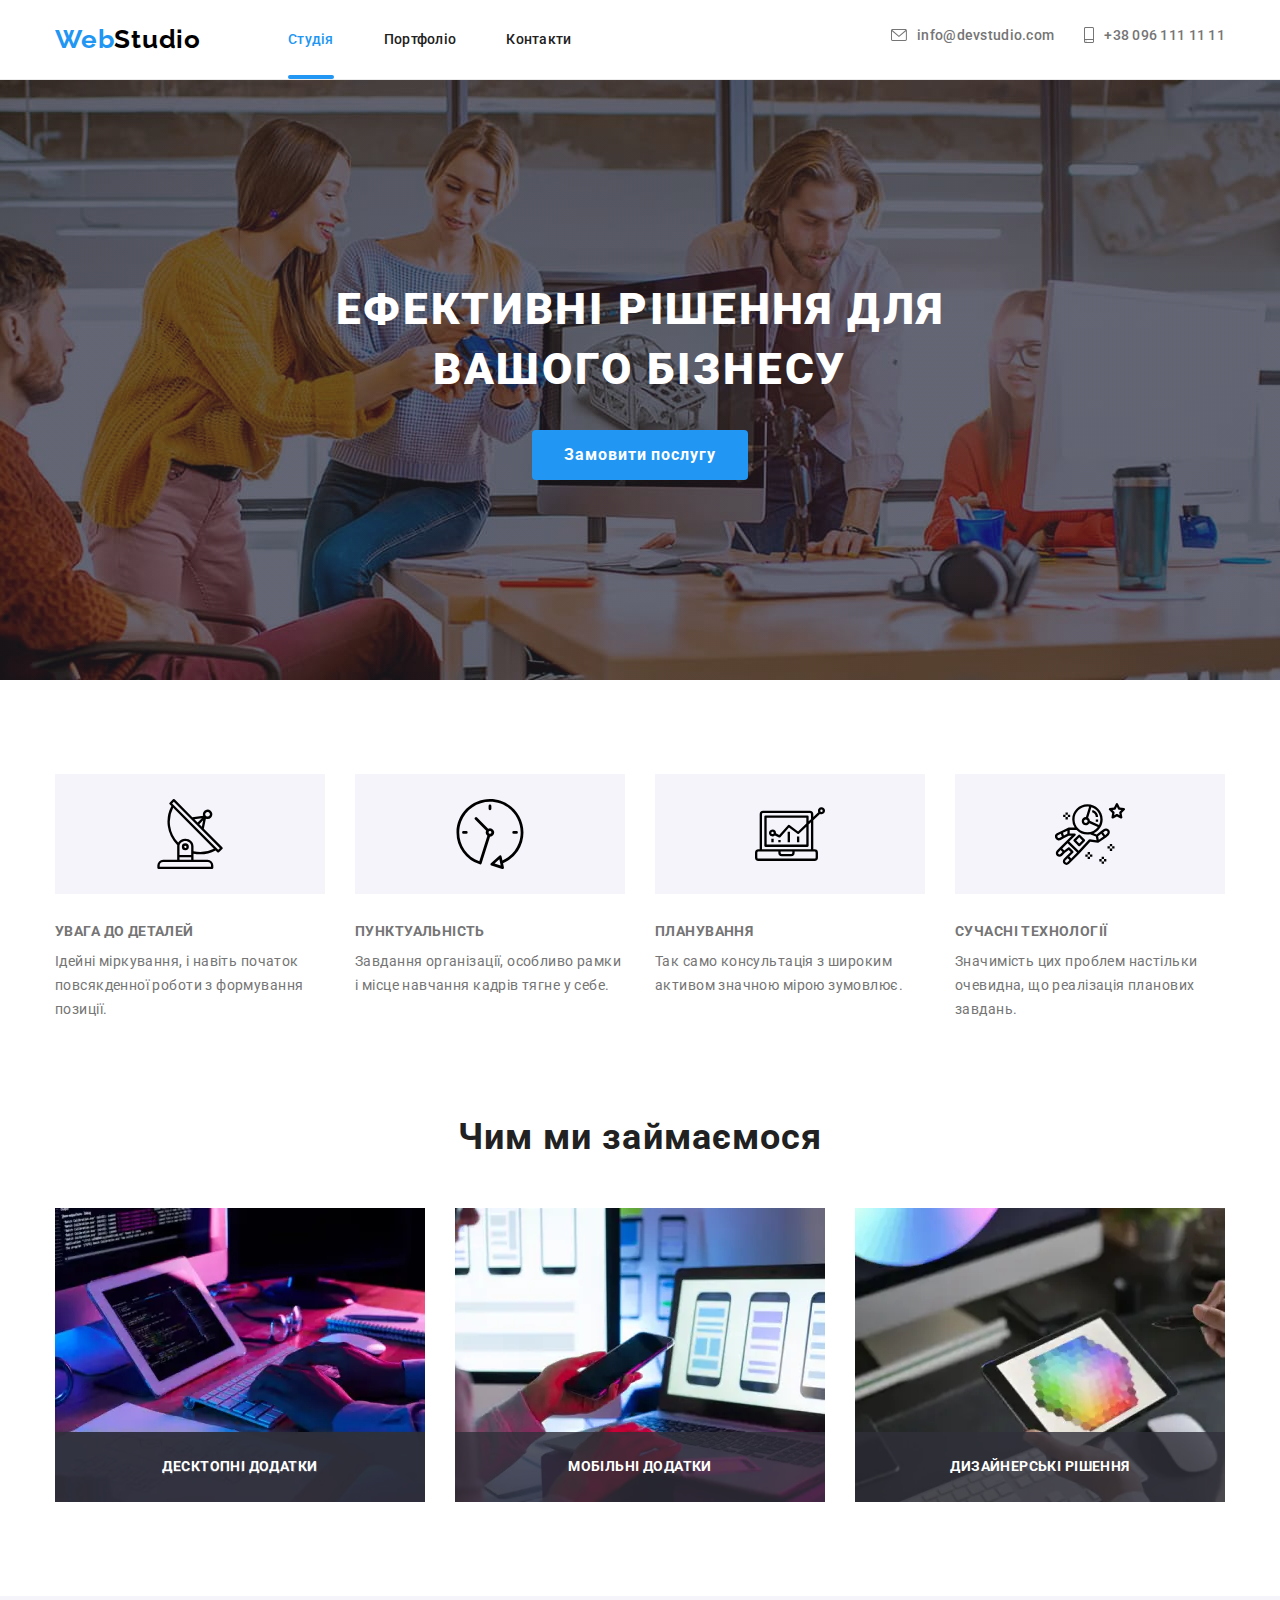
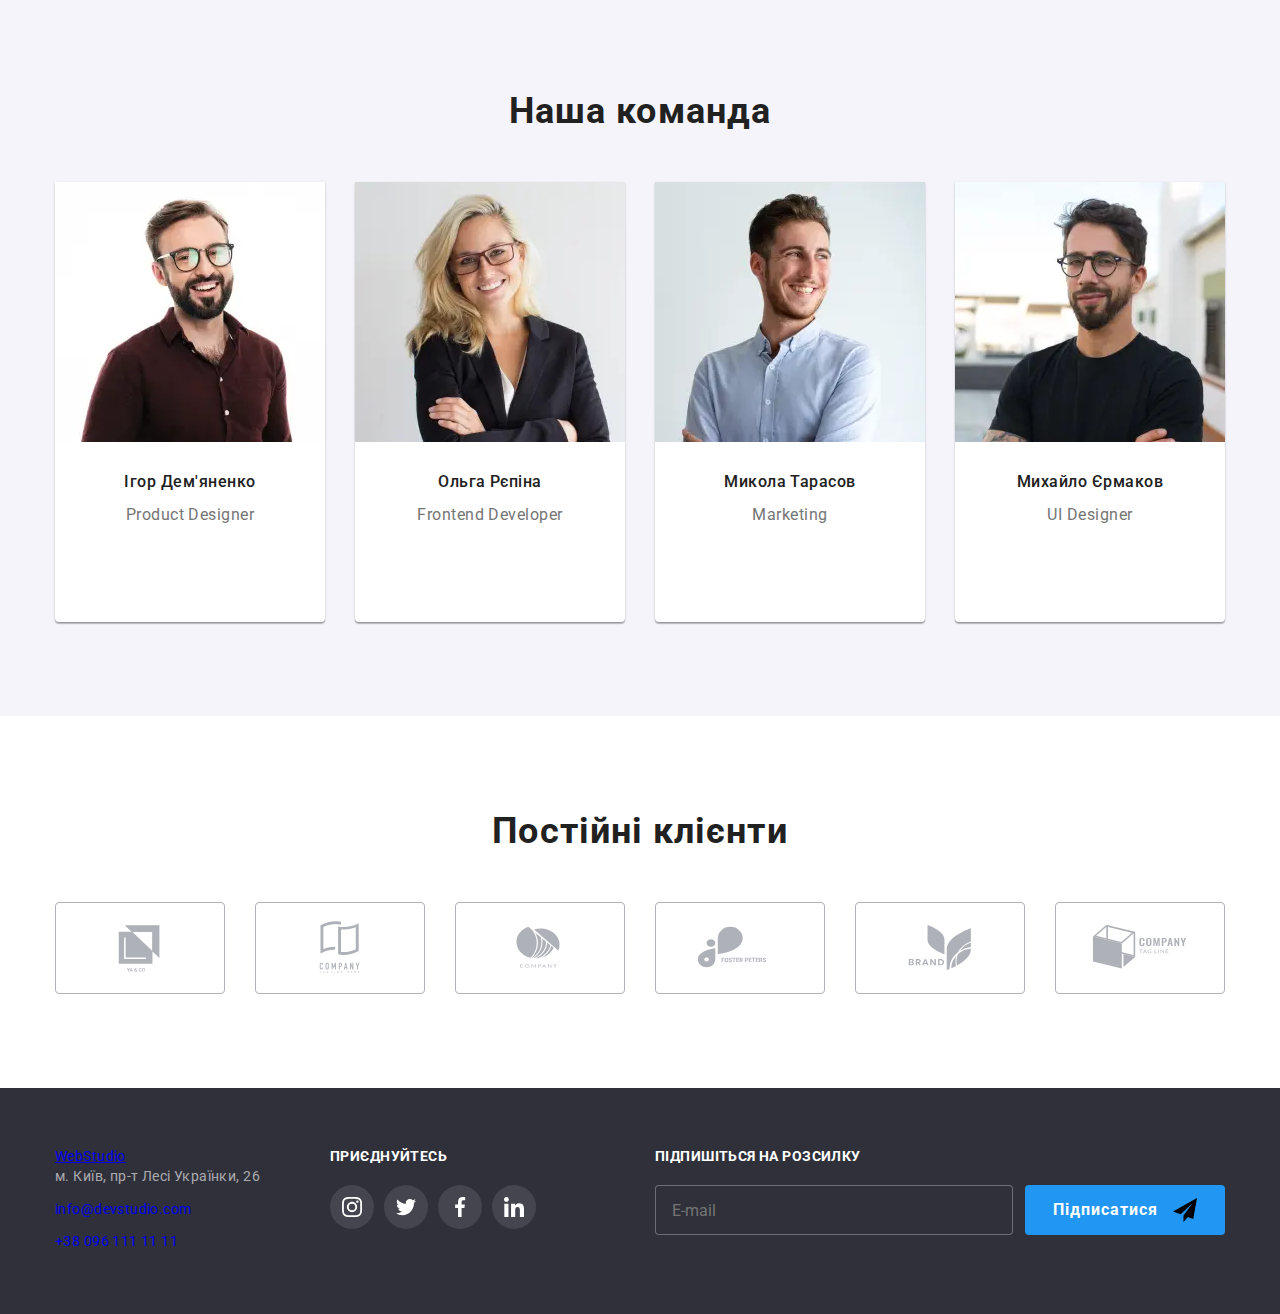
==== commit ae4f334d: "+ }" ====
--- a/index.html
+++ b/index.html
@@ -550,7 +550,7 @@
         </div>
     </footer>  
 
-    <!-- <div class="backdrop is-hidden" data-modal>
+    <div class="backdrop is-hidden" data-modal>
         <div class="modal">
             <button type="button" class="modal__close-btn" data-modal-close>
                 <svg class="modal__close-icon" width="18px" height="18px">
@@ -599,8 +599,8 @@
                 <button type="submit" class="modal-form-submit">Відправити</button>           
 
             </form>
-        </div> -->
-    <!-- </div> -->
+        </div>
+    </div>
     
     <script src="./js/modal.js"></script>
 
--- a/css/main.min.css
+++ b/css/main.min.css
@@ -1 +1 @@
-:root{--primary-text-color:#757575;--secondary-text-color:#212121;--white-color:#FFFFFF;--white-color-footer-link:rgba(255, 255, 255, 0.6);--black-color:#000000;--accent-color:#2196F3;--hero-footer-background-color:#2F303A;--secondary-background-color:#F5F4FA;--border-header-color:#ECECEC;--accent-color-focus:#188CE8;--cards-border-color:#EEEEEE;--hero-gradient: #c4c4c4;--icons-color-main: #afb1b8;--primary-font-family: Roboto, sans-serif;--secondary-font-family: Raleway, sans-serif}.visually-hidden{position:absolute;white-space:nowrap;width:1px;height:1px;overflow:hidden;border:0;padding:0;clip:rect(0 0 0 0);clip-path:inset(50%);margin:-1px}body{color:var(--primary-text-color);background-color:var(--white-color);font-family:var(--primary-font-family);font-size:14px;letter-spacing:.03em}h1,h2,h3,h4,h5,h6,p{margin-top:0;margin-bottom:0}ul{margin-top:0;margin-bottom:0;padding-left:0;list-style:none}img{display:block;max-width:100%;height:auto}address{font-style:normal}button{display:block;margin:0 auto;cursor:pointer;border:none;border-radius:4px}.list{list-style:none;padding-left:0;margin:0}.link{text-decoration:none}.container{padding:0 15px}@media screen and (min-width: 480px){.container{width:480px;margin:0 auto}}@media screen and (min-width: 768px){.container{width:768px}}@media screen and (min-width: 1200px){.container{width:1200px}}.section{padding-top:94px;padding-bottom:94px}.section-title{color:var(--secondary-text-color);font-weight:700;font-size:36px;line-height:1.17;text-align:center;letter-spacing:.03em;margin-bottom:50px}.backdrop{position:fixed;top:0;left:0;bottom:0;right:0;background-color:rgba(0,0,0,.2);opacity:1;transition:opacity 250ms cubic-bezier(0.4, 0, 0.2, 1)}.backdrop.is-hidden{opacity:0;pointer-events:none;visibility:hidden}.backdrop.is-hidden .modal{transform:translate(-50%, -50%) scale(1.1);visibility:visible}.modal{position:absolute;top:50%;left:50%;min-width:528px;min-height:581px;padding:40px;background-color:var(--white-color);box-shadow:0px 1px 3px rgba(0,0,0,.12),0px 1px 1px rgba(0,0,0,.14),0px 2px 1px rgba(0,0,0,.2);border-radius:4px;transform:translate(-50%, -50%) scale(1);transition:transform 250ms cubic-bezier(0.4, 0, 0.2, 1)}.modal__close-btn{position:absolute;top:8px;right:8px;display:flex;justify-content:center;align-items:center;width:30px;height:30px;color:var(--black-color);background-color:rgba(0,0,0,0);border-radius:50%;border:1px solid rgba(0,0,0,.1);transition:border-color 250ms cubic-bezier(0.4, 0, 0.2, 1)}.modal__close-btn:hover,.modal__close-btn:focus{border-color:var(--accent-color)}.modal__close-icon{fill:currentColor}.modal-form{display:flex;flex-direction:column}.modal-form-field{margin-bottom:10px}.modal-form-title{font-size:20px;line-height:1.15;font-weight:700;margin-bottom:12px;text-align:center;color:var(--secondary-text-color)}.modal-form-input-icon{position:relative;display:block}.modal-form-input{width:100%;height:40px;border-radius:4px;border:1px solid rgba(33,33,33,.2);padding-left:42px;transition:border-color 250ms cubic-bezier(0.4, 0, 0.2, 1)}.modal-form-input:focus{border-color:var(--accent-color);outline:none}.modal-form-icon{position:absolute;top:50%;left:12px;transform:translateY(-50%);transition:fill 250ms cubic-bezier(0.4, 0, 0.2, 1)}.modal-form-input:focus+.modal-form-icon{fill:var(--accent-color)}.modal-form-desc-title{display:block;font-size:12px;line-height:1.16;letter-spacing:.01em;color:var(--primary-text-color);margin-bottom:4px}.modal-form-comment{width:100%;height:120px;resize:none;border-radius:4px;border:1px solid rgba(33,33,33,.2);padding:12px 16px;transition:border-color 250ms cubic-bezier(0.4, 0, 0.2, 1)}.modal-form-comment:focus{outline:none;border-color:var(--accent-color)}.modal-form-comment::placeholder{font-size:12px;line-height:1.16;letter-spacing:.01em;color:rgba(117,117,117,.5)}.modal-form-field-comment{margin-bottom:20px}.modal-form-checkbox{border:2px solid var(--secondary-text-color);border-radius:2px;cursor:pointer;margin-right:7px}.modal-form-check:checked+.modal-form-checkbox{background-color:var(--accent-color);border:2px solid var(--accent-color)}.modal-form-checkbox-icon{display:none}.modal-form-check:checked+.modal-form-checkbox .modal-form-checkbox-icon{display:block}.modal-form-checkbox-field{display:flex;align-items:center;justify-content:center;margin-bottom:30px;font-weight:400;line-height:1.71;color:var(--primary-text-color)}.checkbox-accent{color:var(--accent-color)}.modal-form-submit{padding:10px 52px;border-radius:4px;font-family:inherit;font-weight:700;font-size:16px;line-height:1.9;letter-spacing:.06em;color:var(--white-color);background-color:var(--accent-color);transition:background-color 250ms cubic-bezier(0.4, 0, 0.2, 1)}.modal-form-submit:hover,.modal-form-submit:focus{background-color:var(--accent-color-focus)}.mobile-menu{position:fixed;top:0;left:0;z-index:100;width:100%;height:100%;background-color:#fff;opacity:0;visibility:hidden;pointer-events:none;transition:opacity 250ms cubic-bezier(0.4, 0, 0.2, 1),visibility 250ms cubic-bezier(0.4, 0, 0.2, 1);overflow-y:scroll}.mobile-menu.is-open{opacity:1;visibility:visible;pointer-events:auto}.mobile-nav-list__link.current{color:var(--accent-color)}.mobile-menu__close-btn{position:absolute;top:10px;right:15px;background-color:rgba(0,0,0,0);border:0;padding:0;line-height:0}.mobile-menu__close-icon{width:40px;height:40px}.mobile-menu__container{position:relative;padding-left:40px;padding-top:48px;padding-bottom:48px}.mobile-nav-list__item{margin-bottom:32px}.mobile-nav-list__item:last-child{margin-bottom:302px}.mobile-nav-list__link{font-weight:500;font-size:40px;line-height:1.17;letter-spacing:.02em;text-decoration:none;color:var(--secondary-text-color)}.mobile-contact-list__item{margin-bottom:32px}.mobile-contact-list__item:last-child{margin-bottom:64px}.mobile-contact-list__link.tel{font-weight:500;font-size:34px;line-height:1.18;letter-spacing:.02em;color:var(--accent-color)}.mobile-contact-list__link{font-weight:500;font-size:24px;line-height:1.1666666667;letter-spacing:.02em;text-decoration:none;color:#757575}.mobile-menu-social-list__link{font-weight:500;font-size:18px;line-height:1.2222222222;letter-spacing:.02em;text-decoration:none;color:var(--accent-color)}.mobile-menu-social-list{display:flex;align-items:center;flex-wrap:wrap;max-width:357px;height:22px}.mobile-menu-social-list__item{margin-right:auto}.mobile-menu-social-list__item:not(:last-child){padding-right:10px;position:relative}.mobile-menu-social-list__item:not(:last-child)::after{content:"";display:block;height:100%;width:1px;background-color:rgba(33,33,33,.2);position:absolute;top:0;right:0}.site-nav{display:none}.header-contact{display:none}.header__container{display:flex;align-items:center;justify-content:space-between;height:100%}.open-mobile-menu-btn{line-height:0;border:none;background-color:rgba(0,0,0,0);padding:0}.open-mobile-menu-btn__icon{width:40px;height:40px}.header{height:60px;border-bottom:1px solid var(--border-header-color)}.site-nav__link.current{color:var(--accent-color)}.header-link{line-height:1.71;text-decoration:none;transition:color 250ms cubic-bezier(0.4, 0, 0.2, 1)}.header-link:hover,.header-link:focus{color:var(--accent-color)}.logo-header{color:var(--accent-color);font-family:var(--secondary-font-family);font-weight:700;font-size:26px;line-height:1.19;letter-spacing:.03em;text-decoration:none;padding-top:24px;padding-bottom:24px}.studio-black{color:var(--black-color)}.icon-envelope{margin-right:10px;fill:currentColor}.icon-smartphone{margin-right:10px;fill:currentColor}@media screen and (min-width: 768px){.header{height:80px}.site-nav{display:flex;gap:50px;margin-left:87px}.site-nav__link{font-weight:500;font-size:14px;line-height:1.1428571429;letter-spacing:.02em;color:#212121;position:relative;padding:32px 0;transform:color 250ms cubic-bezier(0.4, 0, 0.2, 1)}.site-nav__link:hover,.site-nav__link:focus{color:var(--accent-color)}.site-nav .current{color:var(--accent-color)}.site-nav .current::after{content:"";display:block;position:absolute;width:100%;height:4px;border-radius:2px;background-color:var(--accent-color);bottom:0}.header-contact{display:block}.header-contact__item:not(:last-child){margin-bottom:10px}.header-contact__link{font-weight:500;font-size:12px;line-height:1.1666666667;letter-spacing:.02em;color:var(--primary-text-color);display:flex;align-items:center;transform:color 250ms cubic-bezier(0.4, 0, 0.2, 1)}.header-contact__link:hover,.header-contact__link:focus{color:var(--accent-color)}.open-mobile-menu-btn{display:none}.navigation{display:flex;align-items:center}}@media screen and (min-width: 1200px){.header-contact{display:flex;gap:30px}.header-contact__link{padding:32px 0;font-size:14px;line-height:1.1428571429}}.hero{background-color:var(--hero-gradient);height:600px;max-width:1600px;margin-left:auto;margin-right:auto;background-image:linear-gradient(to right, rgba(47, 48, 58, 0.4), rgba(47, 48, 58, 0.4)),url(../images/hero-bg-mobile.jpg);background-repeat:no-repeat;background-size:cover;background-position:center;padding:200px 0}.hero-title{font-style:normal;color:var(--white-color);font-weight:900;font-size:44px;line-height:1.36;text-align:center;letter-spacing:.06em;text-transform:uppercase;width:696px;margin-bottom:30px;margin-right:auto;margin-left:auto}.hero-button{background-color:var(--accent-color);color:var(--white-color);border-color:rgba(0,0,0,0);cursor:pointer;font-family:inherit;font-weight:700;font-size:16px;line-height:1.88;display:flex;align-items:center;text-align:center;letter-spacing:.06em;padding:10px 32px;border-radius:4px;border:none}.hero-button:hover,.hero-button:focus{background-color:var(--accent-color-focus);box-shadow:0px 4px 4px rgba(0,0,0,.15)}@media(min-device-pixel-ratio: 2)and (max-width: 767px),(min-resolution: 192dpi)and (max-width: 767px),(min-resolution: 2dppx)and (max-width: 767px){.hero{background-image:linear-gradient(rgba(47, 48, 58, 0.4), rgba(47, 48, 58, 0.4)),url(../images/hero-bg-mobile@2x.jpg)}}@media screen and (min-width: 768px){.hero{background-image:linear-gradient(rgba(47, 48, 58, 0.4), rgba(47, 48, 58, 0.4)),url(../images/hero-bg-tablet.jpg)}}@media(min-device-pixel-ratio: 2)and (min-width: 767px),(min-resolution: 192dpi)and (min-width: 767px),(min-resolution: 2dppx)and (min-width: 767px){.hero{background-image:linear-gradient(rgba(47, 48, 58, 0.4), rgba(47, 48, 58, 0.4)),url(../images/hero-bg-tablet@2x.jpg)}}@media screen and (min-width: 1200px){.hero{background-image:linear-gradient(rgba(47, 48, 58, 0.4), rgba(47, 48, 58, 0.4)),url(../images/hero-bg-desktop.jpg)}}@media(min-device-pixel-ratio: 2)and (min-width: 1200px),(min-resolution: 192dpi)and (min-width: 1200px),(min-resolution: 2dppx)and (min-width: 1200px){.hero{background-image:linear-gradient(rgba(47, 48, 58, 0.4), rgba(47, 48, 58, 0.4)),url(../images/hero-bg-desktop@2x.jpg)}}@media screen and (min-width: 310px)and (max-width: 400px){.hero-title{width:300px;font-size:26px;line-height:1.62}}@media screen and (min-width: 401px)and (max-width: 1199px){.hero-title{font-size:26px;line-height:1.62;width:360px}}@media screen and (min-width: 320px)and (max-width: 767px){.hero{max-width:480px;height:400px;padding:118px 0}}@media screen and (min-width: 768px)and (max-width: 1199px){.hero{max-width:768px;height:400px;padding:118px 0}}.feature{list-style:none;display:flex;flex-direction:column;row-gap:30px;padding:0;margin:0}.feature__item{max-width:450px}.feature__icon{display:flex;justify-content:center;align-items:center;margin-bottom:30px;height:120px;background-color:var(--secondary-background-color)}.feature__title{text-align:center;margin-bottom:10px;font-size:14px;font-weight:700;line-height:1.14;text-transform:uppercase;color:var(--secondary-text-color--)}.feature__text{font-weight:400;font-size:14px;line-height:1.71;letter-spacing:.03em;color:var(--primary-text-color)}@media screen and (min-width: 768px){.feature{flex-wrap:wrap;flex-direction:row;gap:30px}.feature__item{flex-basis:calc((100% - 30px)/2)}.feature__title{text-align:left}}@media screen and (min-width: 1200px){.feature{flex-wrap:nowrap}}@media screen and (max-width: 1199px){.work{display:none}}@media screen and (min-width: 1200px){.work{padding-top:0}.work__list{display:flex;justify-content:space-between}.work__item{position:relative}.work__text{position:absolute;bottom:0;width:100%;height:70px;font-weight:700;line-height:1.14;text-transform:uppercase;color:var(--white-color);background-color:rgba(47,48,58,.8);display:flex;justify-content:center;align-items:center}}@media screen and (max-width: 767px){.team__list{display:flex;flex-direction:column;gap:30px}}@media screen and (min-width: 768px){.team__list{display:flex;gap:30px;flex-wrap:wrap}.team__cards{flex-basis:calc((100% - 30px)/2)}}@media screen and (min-width: 1200px){.team__list{display:flex;gap:30px}.team__cards{flex-basis:calc((100% - 90px)/4)}}.team{background-color:var(--secondary-background-color)}.team__cards{background-color:var(--white-color);box-shadow:0px 1px 3px rgba(0,0,0,.12),0px 1px 1px rgba(0,0,0,.14),0px 2px 1px rgba(0,0,0,.2);border-radius:0px 0px 4px 4px}.team__content{padding-top:30px;padding-bottom:30px}.team__name{color:var(--secondary-text-color);font-weight:500;font-size:16px;line-height:1.19;text-align:center;letter-spacing:.03em;margin-bottom:10px}.team__position{color:var(--primary-text-color);font-style:normal;font-weight:400;font-size:16px;line-height:1.71;letter-spacing:.03em;text-align:center;margin-bottom:16px}.social-list{display:flex;justify-content:center;gap:10px}.social-list__item{width:44px;height:44px}.social-list__link{display:flex;justify-content:center;align-items:center;width:100%;height:100%;border-radius:50%;color:var(--icons-color-main);background-color:var(--white-color);transition:color 250ms cubic-bezier(0.4, 0, 0.2, 1),background-color 250ms cubic-bezier(0.4, 0, 0.2, 1)}.social-list__link:hover,.social-list__link:focus{background-color:var(--accent-color);color:var(--white-color)}.social-list__icon{fill:currentColor}.company__list{display:flex;justify-content:center;align-items:center;flex-wrap:wrap;gap:30px;margin:0;padding:0;list-style:none}.company__item{flex-basis:calc((100% - 30px)/2);height:92px}.company__link{display:flex;justify-content:center;align-items:center;width:100%;height:100%;color:var(--icons-color-main);border:1px solid var(--icons-color-main);border-radius:4px;transition:color 250ms cubic-bezier(0.4, 0, 0.2, 1),border-color 250ms cubic-bezier(0.4, 0, 0.2, 1)}.company__link:hover,.company__link:focus{color:var(--accent-color);border-color:var(--accent-color)}.company__logo{fill:currentColor}@media screen and (min-width: 768px){.company__item{flex-basis:calc((100% - 60px)/3)}}@media screen and (min-width: 1200px){.company__item{flex-basis:calc((100% - 150px)/6)}}.visually-hidden{position:absolute;white-space:nowrap;width:1px;height:1px;overflow:hidden;border:0;padding:0;clip:rect(0 0 0 0);clip-path:inset(50%);margin:-1px}.button-list{display:flex;justify-content:center;gap:8px;margin-bottom:50px;list-style:none}.button{color:var(--secondary-text-color);background-color:var(--secondary-background-color);border-color:rgba(0,0,0,0);cursor:pointer;font-family:inherit;font-weight:500;font-size:16px;line-height:1.62;text-align:center;letter-spacing:.03em;display:inline-block;padding:6px 22px;border-radius:4px;transition:color 250ms cubic-bezier(0.4, 0, 0.2, 1),background-color 250ms cubic-bezier(0.4, 0, 0.2, 1),box-shadow 250ms cubic-bezier(0.4, 0, 0.2, 1)}.button:hover,.button:focus{color:var(--white-color);background-color:var(--accent-color);box-shadow:0px 3px 1px rgba(0,0,0,.1),0px 1px 2px rgba(0,0,0,.08),0px 2px 2px rgba(0,0,0,.12)}.portfolio-list{display:flex;flex-wrap:wrap;gap:30px}.portfolio-list-cards{background-color:var(--white-color);border:1px solid var(--cards-border-color);list-style:none;flex-basis:calc((100% - 60px)/3)}.portfolio-container{padding:20px 24px;border:1px solid var(--cards-border-color);border-top:none}.portfolio-title{color:var(--secondary-text-color);font-weight:700;font-size:18px;line-height:2;letter-spacing:.06em;margin-bottom:4px}.portfolio-type{color:var(--primary-text-color);font-weight:400;font-size:16px;line-height:1.88;letter-spacing:.03em}.portfolio-link{display:block;transition:box-shadow 250ms cubic-bezier(0.4, 0, 0.2, 1)}.portfolio-link:hover,.portfolio-link:focus{box-shadow:0px 4px 4px rgba(0,0,0,.25),0px 4px 4px rgba(0,0,0,.06),1px 4px 6px rgba(0,0,0,.16)}.overlay-wrapper{position:relative;overflow:hidden}.overlay-text{padding:63px 24px;font-weight:400;font-size:18px;line-height:1.56;letter-spacing:.03em;color:var(--secondary-background-color);background-color:rgba(33,150,243,.9);position:absolute;top:0;left:0;width:100%;height:100%;overflow:auto;transform:translateY(100%);transition:transform 250ms cubic-bezier(0.4, 0, 0.2, 1)}.portfolio-link:hover .overlay-text,.portfolio-link:focus .overlay-text{transform:translateY(0%)}@media screen and (min-width: 320px)and (max-width: 479px){.footer-form-input{width:100%}.footer-container{display:block}.address{display:flex;flex-direction:column;align-items:center}.footer-title{text-align:center;margin-top:60px}.footer-list{display:flex;flex-direction:column;align-items:center}.footer-form-button{margin-left:auto;margin-right:auto;margin-top:20px}}@media screen and (min-width: 480px)and (max-width: 767px){.footer-container{display:flex;flex-direction:column;gap:60px;align-items:center}.footer-contact-form{display:flex;flex-direction:column;gap:20px}.footer-form{display:flex;flex-direction:column;gap:20px}.address{display:flex;flex-direction:column;align-items:center}.footer-list{display:flex;flex-direction:column;align-items:center}.footer-title{text-align:center}.social{display:flex;flex-direction:column;align-items:center;margin-left:0}.footer-contact-form{display:flex;flex-direction:column;align-items:center}.footer-form-button{margin-left:auto;margin-right:auto}.footer-form-input{width:450px}}@media screen and (min-width: 768px)and (max-width: 1199px){.footer-container{display:flex;align-items:baseline;flex-wrap:wrap;justify-content:space-around;row-gap:60px;flex-direction:row}.footer-form-button{margin-left:auto;margin-right:auto}.footer-form{display:flex;flex-direction:column;gap:20px}.address{display:flex;flex-direction:column;align-items:center}.footer-list{display:flex;flex-direction:column;align-items:center}.footer-title{text-align:center}.social{display:flex;flex-direction:column;align-items:center;margin-left:0}.footer-contact-form{display:flex;flex-direction:column;align-items:center;gap:20px}.footer-form-button{margin-left:auto;margin-right:auto}.footer-form-input{width:450px}}@media screen and (min-width: 1200px){.footer-container{display:flex;flex-direction:row;align-items:baseline;flex-wrap:nowrap;justify-content:center}.footer-form{display:flex;flex-direction:row;gap:12px}.social{margin-left:70px}.footer-contact-form{margin-left:auto}.footer-form-input{width:358px}.address{align-items:flex-start}}.footer{background-color:var(--background-footer-color);padding-top:60px;padding-bottom:60px}.contacts{margin-top:9px}.contacts:first-child{margin-top:0px}.footer-list{line-height:1.71}.map{color:var(--letter-color);line-height:1.71;transition:color 250ms cubic-bezier(0.4, 0, 0.2, 1)}.map:hover,.map:focus{color:var(--accent-color)}.social-list{display:flex;justify-content:center;gap:10px;margin-top:20px}.footer-title{font-weight:700;font-size:14px;line-height:1.14;text-transform:uppercase;color:var(--main-letter-color);margin-bottom:20px}.social-list__item{width:44px;height:44px}.social-list__link{display:flex;align-items:center;justify-content:center;height:inherit;border-radius:50%;background-color:rgba(255,255,255,.1);color:var(--main-letter-color);transition:background-color 250ms cubic-bezier(0.4, 0, 0.2, 1)}.social-list__link:hover,.social-list__link:focus{background-color:var(--accent-color)}.icon-footer{fill:currentColor}.footer-form-button{position:relative;display:block;width:200px;height:50px;background-color:var(--accent-color);color:var(--main-letter-color);padding-left:28px;font-weight:700;font-size:16px;letter-spacing:.06em;text-align:left;transition:background-color 250ms cubic-bezier(0.4, 0, 0.2, 1)}.footer-form-button:hover,.footer-form-button:focus{background-color:var(--background-btn-color)}.footer-form-input{height:50px;padding-left:16px;border:1px solid rgba(255,255,255,.3);border-radius:4px;background-color:var(--background-footer-color);color:rgba(255,255,255,.6);font-weight:400;font-size:16px}.footer-form__icon{position:absolute;top:13px;left:148px}/*# sourceMappingURL=main.min.css.map */+:root{--primary-text-color:#757575;--secondary-text-color:#212121;--white-color:#FFFFFF;--white-color-footer-link:rgba(255, 255, 255, 0.6);--black-color:#000000;--accent-color:#2196F3;--hero-footer-background-color:#2F303A;--secondary-background-color:#F5F4FA;--border-header-color:#ECECEC;--accent-color-focus:#188CE8;--cards-border-color:#EEEEEE;--hero-gradient: #c4c4c4;--icons-color-main: #afb1b8;--primary-font-family: Roboto, sans-serif;--secondary-font-family: Raleway, sans-serif}.visually-hidden{position:absolute;white-space:nowrap;width:1px;height:1px;overflow:hidden;border:0;padding:0;clip:rect(0 0 0 0);clip-path:inset(50%);margin:-1px}body{color:var(--primary-text-color);background-color:var(--white-color);font-family:var(--primary-font-family);font-size:14px;letter-spacing:.03em}h1,h2,h3,h4,h5,h6,p{margin-top:0;margin-bottom:0}ul{margin-top:0;margin-bottom:0;padding-left:0;list-style:none}img{display:block;max-width:100%;height:auto}address{font-style:normal}button{display:block;margin:0 auto;cursor:pointer;border:none;border-radius:4px}.list{list-style:none;padding-left:0;margin:0}.link{text-decoration:none}.container{padding:0 15px}@media screen and (min-width: 480px){.container{width:480px;margin:0 auto}}@media screen and (min-width: 768px){.container{width:768px}}@media screen and (min-width: 1200px){.container{width:1200px}}.section{padding-top:94px;padding-bottom:94px}.section-title{color:var(--secondary-text-color);font-weight:700;font-size:36px;line-height:1.17;text-align:center;letter-spacing:.03em;margin-bottom:50px}.backdrop{position:fixed;top:0;left:0;bottom:0;right:0;background-color:rgba(0,0,0,.2);opacity:1;transition:opacity 250ms cubic-bezier(0.4, 0, 0.2, 1)}.backdrop.is-hidden{opacity:0;pointer-events:none;visibility:hidden}.backdrop.is-hidden .modal{transform:translate(-50%, -50%) scale(1.1);visibility:visible}.modal{position:absolute;top:50%;left:50%;min-width:528px;min-height:581px;padding:40px;background-color:var(--white-color);box-shadow:0px 1px 3px rgba(0,0,0,.12),0px 1px 1px rgba(0,0,0,.14),0px 2px 1px rgba(0,0,0,.2);border-radius:4px;transform:translate(-50%, -50%) scale(1);transition:transform 250ms cubic-bezier(0.4, 0, 0.2, 1)}.modal__close-btn{position:absolute;top:8px;right:8px;display:flex;justify-content:center;align-items:center;width:30px;height:30px;color:var(--black-color);background-color:rgba(0,0,0,0);border-radius:50%;border:1px solid rgba(0,0,0,.1);transition:border-color 250ms cubic-bezier(0.4, 0, 0.2, 1)}.modal__close-btn:hover,.modal__close-btn:focus{border-color:var(--accent-color)}.modal__close-icon{fill:currentColor}.modal-form{display:flex;flex-direction:column}.modal-form-field{margin-bottom:10px}.modal-form-title{font-size:20px;line-height:1.15;font-weight:700;margin-bottom:12px;text-align:center;color:var(--secondary-text-color)}.modal-form-input-icon{position:relative;display:block}.modal-form-input{width:100%;height:40px;border-radius:4px;border:1px solid rgba(33,33,33,.2);padding-left:42px;transition:border-color 250ms cubic-bezier(0.4, 0, 0.2, 1)}.modal-form-input:focus{border-color:var(--accent-color);outline:none}.modal-form-icon{position:absolute;top:50%;left:12px;transform:translateY(-50%);transition:fill 250ms cubic-bezier(0.4, 0, 0.2, 1)}.modal-form-input:focus+.modal-form-icon{fill:var(--accent-color)}.modal-form-desc-title{display:block;font-size:12px;line-height:1.16;letter-spacing:.01em;color:var(--primary-text-color);margin-bottom:4px}.modal-form-comment{width:100%;height:120px;resize:none;border-radius:4px;border:1px solid rgba(33,33,33,.2);padding:12px 16px;transition:border-color 250ms cubic-bezier(0.4, 0, 0.2, 1)}.modal-form-comment:focus{outline:none;border-color:var(--accent-color)}.modal-form-comment::placeholder{font-size:12px;line-height:1.16;letter-spacing:.01em;color:rgba(117,117,117,.5)}.modal-form-field-comment{margin-bottom:20px}.modal-form-checkbox{border:2px solid var(--secondary-text-color);border-radius:2px;cursor:pointer;margin-right:7px}.modal-form-check:checked+.modal-form-checkbox{background-color:var(--accent-color);border:2px solid var(--accent-color)}.modal-form-checkbox-icon{display:none}.modal-form-check:checked+.modal-form-checkbox .modal-form-checkbox-icon{display:block}.modal-form-checkbox-field{display:flex;align-items:center;justify-content:center;margin-bottom:30px;font-weight:400;line-height:1.71;color:var(--primary-text-color)}.checkbox-accent{color:var(--accent-color)}.modal-form-submit{padding:10px 52px;border-radius:4px;font-family:inherit;font-weight:700;font-size:16px;line-height:1.9;letter-spacing:.06em;color:var(--white-color);background-color:var(--accent-color);transition:background-color 250ms cubic-bezier(0.4, 0, 0.2, 1)}.modal-form-submit:hover,.modal-form-submit:focus{background-color:var(--accent-color-focus)}.mobile-menu{position:fixed;top:0;left:0;z-index:100;width:100%;height:100%;background-color:#fff;opacity:0;visibility:hidden;pointer-events:none;transition:opacity 250ms cubic-bezier(0.4, 0, 0.2, 1),visibility 250ms cubic-bezier(0.4, 0, 0.2, 1);overflow-y:scroll}.mobile-menu.is-open{opacity:1;visibility:visible;pointer-events:auto}.mobile-nav-list__link.current{color:var(--accent-color)}.mobile-menu__close-btn{position:absolute;top:10px;right:15px;background-color:rgba(0,0,0,0);border:0;padding:0;line-height:0}.mobile-menu__close-icon{width:40px;height:40px}.mobile-menu__container{position:relative;padding-left:40px;padding-top:48px;padding-bottom:48px}.mobile-nav-list__item{margin-bottom:32px}.mobile-nav-list__item:last-child{margin-bottom:302px}.mobile-nav-list__link{font-weight:500;font-size:40px;line-height:1.17;letter-spacing:.02em;text-decoration:none;color:var(--secondary-text-color)}.mobile-contact-list__item{margin-bottom:32px}.mobile-contact-list__item:last-child{margin-bottom:64px}.mobile-contact-list__link.tel{font-weight:500;font-size:34px;line-height:1.18;letter-spacing:.02em;color:var(--accent-color)}.mobile-contact-list__link{font-weight:500;font-size:24px;line-height:1.1666666667;letter-spacing:.02em;text-decoration:none;color:#757575}.mobile-menu-social-list__link{font-weight:500;font-size:18px;line-height:1.2222222222;letter-spacing:.02em;text-decoration:none;color:var(--accent-color)}.mobile-menu-social-list{display:flex;align-items:center;flex-wrap:wrap;max-width:357px;height:22px}.mobile-menu-social-list__item{margin-right:auto}.mobile-menu-social-list__item:not(:last-child){padding-right:10px;position:relative}.mobile-menu-social-list__item:not(:last-child)::after{content:"";display:block;height:100%;width:1px;background-color:rgba(33,33,33,.2);position:absolute;top:0;right:0}.site-nav{display:none}.header-contact{display:none}.header__container{display:flex;align-items:center;justify-content:space-between;height:100%}.open-mobile-menu-btn{line-height:0;border:none;background-color:rgba(0,0,0,0);padding:0}.open-mobile-menu-btn__icon{width:40px;height:40px}.header{height:60px;border-bottom:1px solid var(--border-header-color)}.site-nav__link.current{color:var(--accent-color)}.header-link{line-height:1.71;text-decoration:none;transition:color 250ms cubic-bezier(0.4, 0, 0.2, 1)}.header-link:hover,.header-link:focus{color:var(--accent-color)}.logo-header{color:var(--accent-color);font-family:var(--secondary-font-family);font-weight:700;font-size:26px;line-height:1.19;letter-spacing:.03em;text-decoration:none;padding-top:24px;padding-bottom:24px}.studio-black{color:var(--black-color)}.icon-envelope{margin-right:10px;fill:currentColor}.icon-smartphone{margin-right:10px;fill:currentColor}@media screen and (min-width: 768px){.header{height:80px}.site-nav{display:flex;gap:50px;margin-left:87px}.site-nav__link{font-weight:500;font-size:14px;line-height:1.1428571429;letter-spacing:.02em;color:#212121;position:relative;padding:32px 0;transform:color 250ms cubic-bezier(0.4, 0, 0.2, 1)}.site-nav__link:hover,.site-nav__link:focus{color:var(--accent-color)}.site-nav .current{color:var(--accent-color)}.site-nav .current::after{content:"";display:block;position:absolute;width:100%;height:4px;border-radius:2px;background-color:var(--accent-color);bottom:0}.header-contact{display:block}.header-contact__item:not(:last-child){margin-bottom:10px}.header-contact__link{font-weight:500;font-size:12px;line-height:1.1666666667;letter-spacing:.02em;color:var(--primary-text-color);display:flex;align-items:center;transform:color 250ms cubic-bezier(0.4, 0, 0.2, 1)}.header-contact__link:hover,.header-contact__link:focus{color:var(--accent-color)}.open-mobile-menu-btn{display:none}.navigation{display:flex;align-items:center}}@media screen and (min-width: 1200px){.header-contact{display:flex;gap:30px}.header-contact__link{padding:32px 0;font-size:14px;line-height:1.1428571429}}.hero{background-color:var(--hero-gradient);height:600px;max-width:1600px;margin-left:auto;margin-right:auto;background-image:linear-gradient(to right, rgba(47, 48, 58, 0.4), rgba(47, 48, 58, 0.4)),url(../images/hero-bg-mobile.jpg);background-repeat:no-repeat;background-size:cover;background-position:center;padding:200px 0}.hero-title{font-style:normal;color:var(--white-color);font-weight:900;font-size:44px;line-height:1.36;text-align:center;letter-spacing:.06em;text-transform:uppercase;width:696px;margin-bottom:30px;margin-right:auto;margin-left:auto}.hero-button{background-color:var(--accent-color);color:var(--white-color);border-color:rgba(0,0,0,0);cursor:pointer;font-family:inherit;font-weight:700;font-size:16px;line-height:1.88;display:flex;align-items:center;text-align:center;letter-spacing:.06em;padding:10px 32px;border-radius:4px;border:none}.hero-button:hover,.hero-button:focus{background-color:var(--accent-color-focus);box-shadow:0px 4px 4px rgba(0,0,0,.15)}@media(min-device-pixel-ratio: 2)and (max-width: 767px),(min-resolution: 192dpi)and (max-width: 767px),(min-resolution: 2dppx)and (max-width: 767px){.hero{background-image:linear-gradient(rgba(47, 48, 58, 0.4), rgba(47, 48, 58, 0.4)),url(../images/hero-bg-mobile@2x.jpg)}}@media screen and (min-width: 768px){.hero{background-image:linear-gradient(rgba(47, 48, 58, 0.4), rgba(47, 48, 58, 0.4)),url(../images/hero-bg-tablet.jpg)}}@media(min-device-pixel-ratio: 2)and (min-width: 767px),(min-resolution: 192dpi)and (min-width: 767px),(min-resolution: 2dppx)and (min-width: 767px){.hero{background-image:linear-gradient(rgba(47, 48, 58, 0.4), rgba(47, 48, 58, 0.4)),url(../images/hero-bg-tablet@2x.jpg)}}@media screen and (min-width: 1200px){.hero{background-image:linear-gradient(rgba(47, 48, 58, 0.4), rgba(47, 48, 58, 0.4)),url(../images/hero-bg-desktop.jpg)}}@media(min-device-pixel-ratio: 2)and (min-width: 1200px),(min-resolution: 192dpi)and (min-width: 1200px),(min-resolution: 2dppx)and (min-width: 1200px){.hero{background-image:linear-gradient(rgba(47, 48, 58, 0.4), rgba(47, 48, 58, 0.4)),url(../images/hero-bg-desktop@2x.jpg)}}@media screen and (min-width: 310px)and (max-width: 400px){.hero-title{width:300px;font-size:26px;line-height:1.62}}@media screen and (min-width: 401px)and (max-width: 1199px){.hero-title{font-size:26px;line-height:1.62;width:360px}}@media screen and (min-width: 320px)and (max-width: 767px){.hero{max-width:480px;height:400px;padding:118px 0}}@media screen and (min-width: 768px)and (max-width: 1199px){.hero{max-width:768px;height:400px;padding:118px 0}}.feature{list-style:none;display:flex;flex-direction:column;row-gap:30px;padding:0;margin:0}.feature__item{max-width:450px}.feature__icon{display:flex;justify-content:center;align-items:center;margin-bottom:30px;height:120px;background-color:var(--secondary-background-color)}.feature__title{text-align:center;margin-bottom:10px;font-size:14px;font-weight:700;line-height:1.14;text-transform:uppercase;color:var(--secondary-text-color--)}.feature__text{font-weight:400;font-size:14px;line-height:1.71;letter-spacing:.03em;color:var(--primary-text-color)}@media screen and (min-width: 768px){.feature{flex-wrap:wrap;flex-direction:row;gap:30px}.feature__item{flex-basis:calc((100% - 30px)/2)}.feature__title{text-align:left}}@media screen and (min-width: 1200px){.feature{flex-wrap:nowrap}}@media screen and (max-width: 1199px){.work{display:none}}@media screen and (min-width: 1200px){.work{padding-top:0}.work__list{display:flex;justify-content:space-between}.work__item{position:relative}.work__text{position:absolute;bottom:0;width:100%;height:70px;font-weight:700;line-height:1.14;text-transform:uppercase;color:var(--white-color);background-color:rgba(47,48,58,.8);display:flex;justify-content:center;align-items:center}}@media screen and (max-width: 767px){.team__list{display:flex;flex-direction:column;gap:30px}}@media screen and (min-width: 768px){.team__list{display:flex;gap:30px;flex-wrap:wrap}.team__cards{flex-basis:calc((100% - 30px)/2)}}@media screen and (min-width: 1200px){.team__list{display:flex;gap:30px}.team__cards{flex-basis:calc((100% - 90px)/4)}}.team{background-color:var(--secondary-background-color)}.team__cards{background-color:var(--white-color);box-shadow:0px 1px 3px rgba(0,0,0,.12),0px 1px 1px rgba(0,0,0,.14),0px 2px 1px rgba(0,0,0,.2);border-radius:0px 0px 4px 4px}.team__content{padding-top:30px;padding-bottom:30px}.team__name{color:var(--secondary-text-color);font-weight:500;font-size:16px;line-height:1.19;text-align:center;letter-spacing:.03em;margin-bottom:10px}.team__position{color:var(--primary-text-color);font-style:normal;font-weight:400;font-size:16px;line-height:1.71;letter-spacing:.03em;text-align:center;margin-bottom:16px}.social-list{display:flex;justify-content:center;gap:10px}.social-list__item{width:44px;height:44px}.social-list__link{display:flex;justify-content:center;align-items:center;width:100%;height:100%;border-radius:50%;color:var(--icons-color-main);background-color:var(--white-color);transition:color 250ms cubic-bezier(0.4, 0, 0.2, 1),background-color 250ms cubic-bezier(0.4, 0, 0.2, 1)}.social-list__link:hover,.social-list__link:focus{background-color:var(--accent-color);color:var(--white-color)}.social-list__icon{fill:currentColor}.company__list{display:flex;justify-content:center;align-items:center;flex-wrap:wrap;gap:30px;margin:0;padding:0;list-style:none}.company__item{flex-basis:calc((100% - 30px)/2);height:92px}.company__link{display:flex;justify-content:center;align-items:center;width:100%;height:100%;color:var(--icons-color-main);border:1px solid var(--icons-color-main);border-radius:4px;transition:color 250ms cubic-bezier(0.4, 0, 0.2, 1),border-color 250ms cubic-bezier(0.4, 0, 0.2, 1)}.company__link:hover,.company__link:focus{color:var(--accent-color);border-color:var(--accent-color)}.company__logo{fill:currentColor}@media screen and (min-width: 768px){.company__item{flex-basis:calc((100% - 60px)/3)}}@media screen and (min-width: 1200px){.company__item{flex-basis:calc((100% - 150px)/6)}}.visually-hidden{position:absolute;white-space:nowrap;width:1px;height:1px;overflow:hidden;border:0;padding:0;clip:rect(0 0 0 0);clip-path:inset(50%);margin:-1px}.button-list{display:flex;justify-content:center;gap:8px;margin-bottom:50px;list-style:none}.button{color:var(--secondary-text-color);background-color:var(--secondary-background-color);border-color:rgba(0,0,0,0);cursor:pointer;font-family:inherit;font-weight:500;font-size:16px;line-height:1.62;text-align:center;letter-spacing:.03em;display:inline-block;padding:6px 22px;border-radius:4px;transition:color 250ms cubic-bezier(0.4, 0, 0.2, 1),background-color 250ms cubic-bezier(0.4, 0, 0.2, 1),box-shadow 250ms cubic-bezier(0.4, 0, 0.2, 1)}.button:hover,.button:focus{color:var(--white-color);background-color:var(--accent-color);box-shadow:0px 3px 1px rgba(0,0,0,.1),0px 1px 2px rgba(0,0,0,.08),0px 2px 2px rgba(0,0,0,.12)}.portfolio-list{display:flex;flex-wrap:wrap;gap:30px}.portfolio-list-cards{background-color:var(--white-color);border:1px solid var(--cards-border-color);list-style:none;flex-basis:calc((100% - 60px)/3)}.portfolio-container{padding:20px 24px;border:1px solid var(--cards-border-color);border-top:none}.portfolio-title{color:var(--secondary-text-color);font-weight:700;font-size:18px;line-height:2;letter-spacing:.06em;margin-bottom:4px}.portfolio-type{color:var(--primary-text-color);font-weight:400;font-size:16px;line-height:1.88;letter-spacing:.03em}.portfolio-link{display:block;transition:box-shadow 250ms cubic-bezier(0.4, 0, 0.2, 1)}.portfolio-link:hover,.portfolio-link:focus{box-shadow:0px 4px 4px rgba(0,0,0,.25),0px 4px 4px rgba(0,0,0,.06),1px 4px 6px rgba(0,0,0,.16)}.overlay-wrapper{position:relative;overflow:hidden}.overlay-text{padding:63px 24px;font-weight:400;font-size:18px;line-height:1.56;letter-spacing:.03em;color:var(--secondary-background-color);background-color:rgba(33,150,243,.9);position:absolute;top:0;left:0;width:100%;height:100%;overflow:auto;transform:translateY(100%);transition:transform 250ms cubic-bezier(0.4, 0, 0.2, 1)}.portfolio-link:hover .overlay-text,.portfolio-link:focus .overlay-text{transform:translateY(0%)}@media screen and (min-width: 320px)and (max-width: 479px){.footer-form-input{width:100%}.footer-container{display:block}.address{display:flex;flex-direction:column;align-items:center}.footer-title{text-align:center;margin-top:60px}.footer-list{display:flex;flex-direction:column;align-items:center}.footer-form-button{margin-left:auto;margin-right:auto;margin-top:20px}}@media screen and (min-width: 480px)and (max-width: 767px){.footer-container{display:flex;flex-direction:column;gap:60px;align-items:center}.footer-contact-form{display:flex;flex-direction:column;gap:20px}.footer-form{display:flex;flex-direction:column;gap:20px}.address{display:flex;flex-direction:column;align-items:center}.footer-list{display:flex;flex-direction:column;align-items:center}.footer-title{text-align:center}.social{display:flex;flex-direction:column;align-items:center;margin-left:0}.footer-contact-form{display:flex;flex-direction:column;align-items:center}.footer-form-button{margin-left:auto;margin-right:auto}.footer-form-input{width:450px}}@media screen and (min-width: 768px)and (max-width: 1199px){.footer-container{display:flex;align-items:baseline;flex-wrap:wrap;justify-content:space-around;row-gap:60px;flex-direction:row}.footer-form-button{margin-left:auto;margin-right:auto}.footer-form{display:flex;flex-direction:column;gap:20px}.address{display:flex;flex-direction:column;align-items:center}.footer-list{display:flex;flex-direction:column;align-items:center}.footer-title{text-align:center}.social{display:flex;flex-direction:column;align-items:center;margin-left:0}.footer-contact-form{display:flex;flex-direction:column;align-items:center;gap:20px}.footer-form-button{margin-left:auto;margin-right:auto}.footer-form-input{width:450px}}@media screen and (min-width: 1200px){.footer-container{display:flex;flex-direction:row;align-items:baseline;flex-wrap:nowrap;justify-content:center}.footer-form{display:flex;flex-direction:row;gap:12px}.social{margin-left:70px}.footer-contact-form{margin-left:auto}.footer-form-input{width:358px}.address{align-items:flex-start}}.footer{background-color:var(--hero-footer-background-color);padding-top:60px;padding-bottom:60px}.contacts{margin-top:9px}.contacts:first-child{margin-top:0px}.footer-list{line-height:1.71}.map{color:var(--white-color-footer-link);line-height:1.71;transition:color 250ms cubic-bezier(0.4, 0, 0.2, 1)}.map:hover,.map:focus{color:var(--accent-color)}.social-list{display:flex;justify-content:center;gap:10px;margin-top:20px}.footer-title{font-weight:700;font-size:14px;line-height:1.14;text-transform:uppercase;color:var(--white-color);margin-bottom:20px}.social-list__item{width:44px;height:44px}.social-list__link{display:flex;align-items:center;justify-content:center;height:inherit;border-radius:50%;background-color:rgba(255,255,255,.1);color:var(--white-color);transition:background-color 250ms cubic-bezier(0.4, 0, 0.2, 1)}.social-list__link:hover,.social-list__link:focus{background-color:var(--accent-color)}.icon-footer{fill:currentColor}.footer-form-button{position:relative;display:block;width:200px;height:50px;background-color:var(--accent-color);color:var(--white-color);padding-left:28px;font-weight:700;font-size:16px;letter-spacing:.06em;text-align:left;transition:background-color 250ms cubic-bezier(0.4, 0, 0.2, 1)}.footer-form-button:hover,.footer-form-button:focus{background-color:var(--accent-color-focus)}.footer-form-input{height:50px;padding-left:16px;border:1px solid rgba(255,255,255,.3);border-radius:4px;background-color:var(--hero-footer-background-color);color:rgba(255,255,255,.6);font-weight:400;font-size:16px}.footer-form-icon{position:absolute;top:13px;left:148px}/*# sourceMappingURL=main.min.css.map */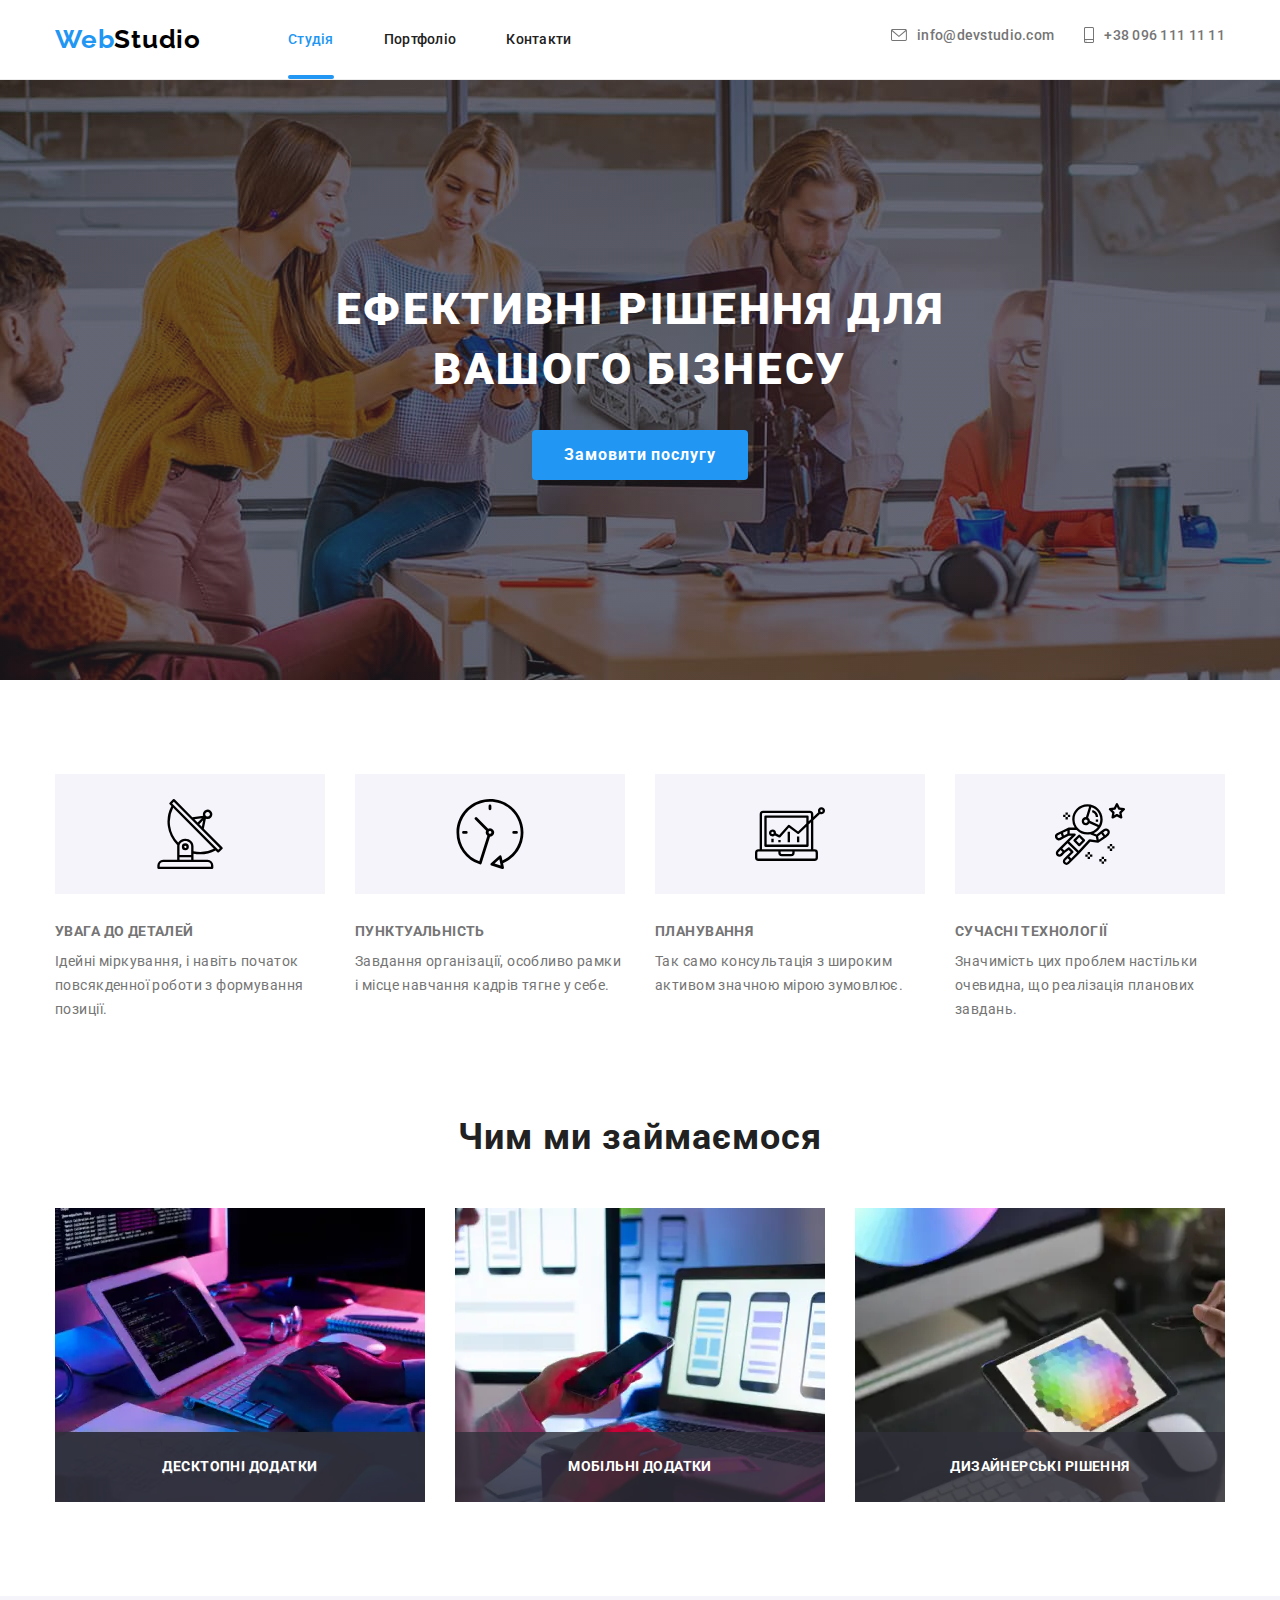
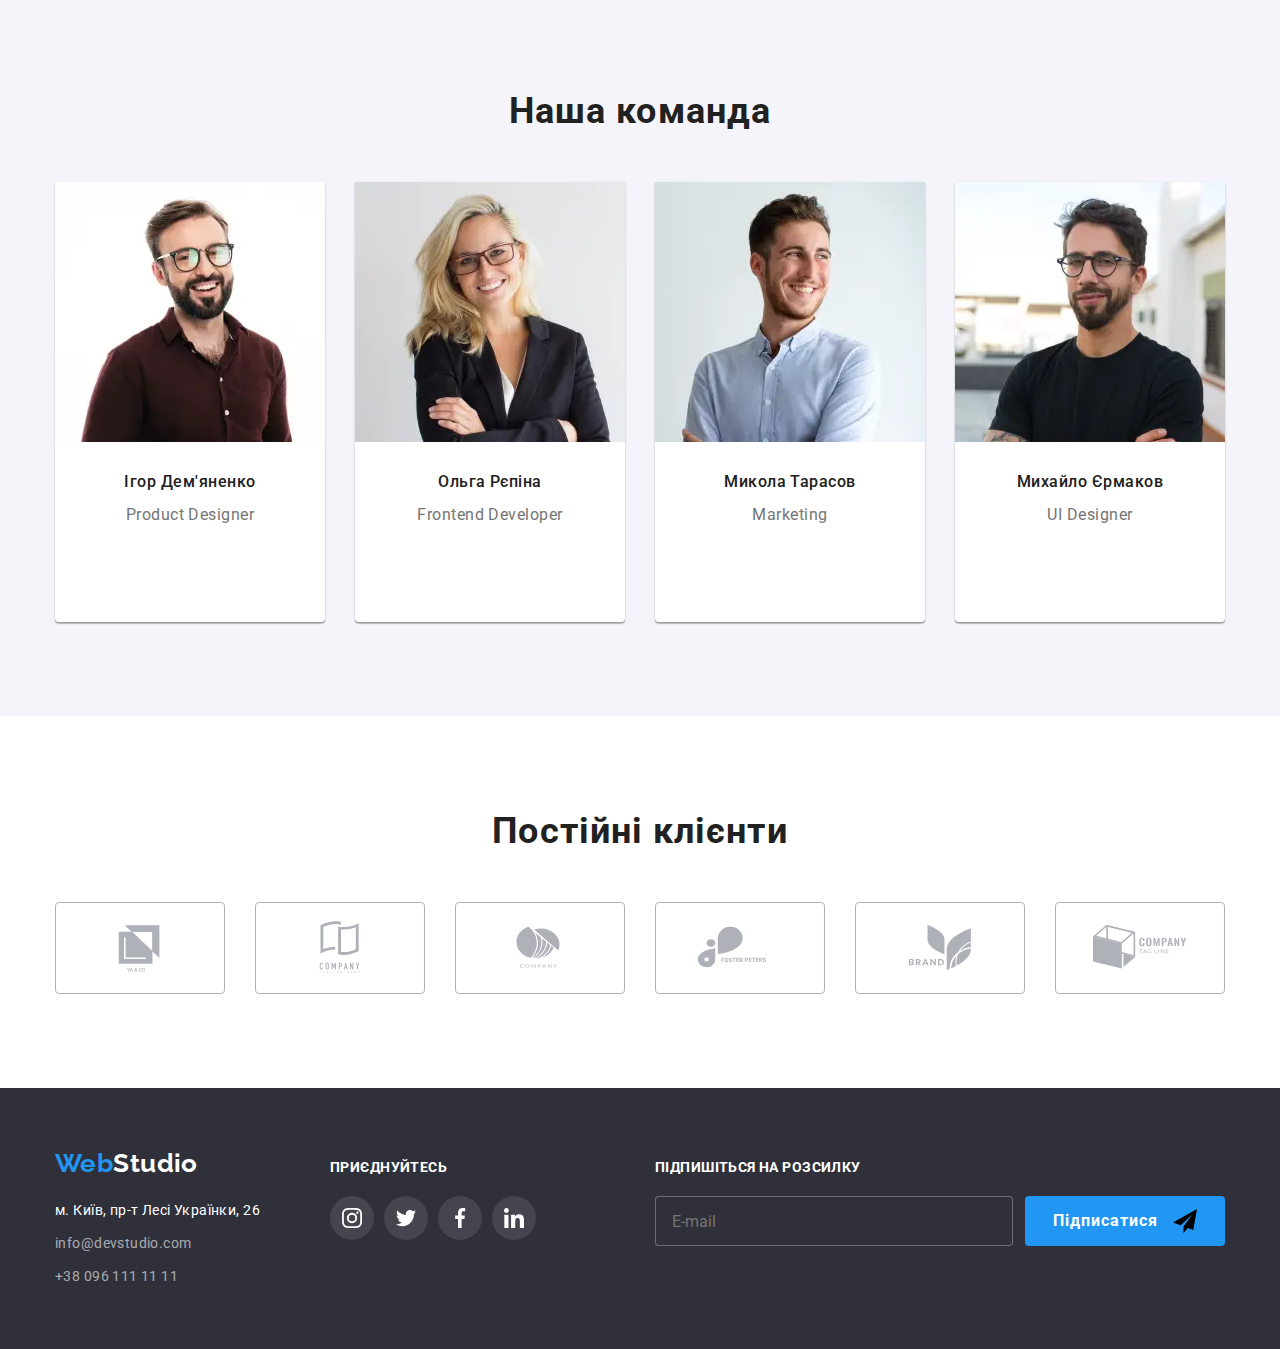
==== commit 66ed1093: "cor f-r" ====
--- a/index.html
+++ b/index.html
@@ -494,7 +494,7 @@
                 <a href="./index.html" class="logo-footer">Web<span class="studio-white">Studio</span></a>
                 <address>
                     <ul class="footer-list list">
-                        <li class="contacts"><a class="map link" href="https://goo.gl/maps/buH3xEs2t7yoEVax5" target="_blank" 
+                        <li class="contacts"><a class="map" href="https://goo.gl/maps/buH3xEs2t7yoEVax5" target="_blank" 
                             rel="noopener noreferrer nofollow">м. Київ, пр-т Лесі Українки, 26</a></li>
                         <li class="contacts"><a class="link" href="mailto:info@devstudio.com">info@devstudio.com</a></li>
                         <li class="contacts"><a class="link" href="tel:+38096111111">+38 096 111 11 11</a></li>
--- a/css/main.min.css
+++ b/css/main.min.css
@@ -1 +1 @@
-:root{--primary-text-color:#757575;--secondary-text-color:#212121;--white-color:#FFFFFF;--white-color-footer-link:rgba(255, 255, 255, 0.6);--black-color:#000000;--accent-color:#2196F3;--hero-footer-background-color:#2F303A;--secondary-background-color:#F5F4FA;--border-header-color:#ECECEC;--accent-color-focus:#188CE8;--cards-border-color:#EEEEEE;--hero-gradient: #c4c4c4;--icons-color-main: #afb1b8;--primary-font-family: Roboto, sans-serif;--secondary-font-family: Raleway, sans-serif}.visually-hidden{position:absolute;white-space:nowrap;width:1px;height:1px;overflow:hidden;border:0;padding:0;clip:rect(0 0 0 0);clip-path:inset(50%);margin:-1px}body{color:var(--primary-text-color);background-color:var(--white-color);font-family:var(--primary-font-family);font-size:14px;letter-spacing:.03em}h1,h2,h3,h4,h5,h6,p{margin-top:0;margin-bottom:0}ul{margin-top:0;margin-bottom:0;padding-left:0;list-style:none}img{display:block;max-width:100%;height:auto}address{font-style:normal}button{display:block;margin:0 auto;cursor:pointer;border:none;border-radius:4px}.list{list-style:none;padding-left:0;margin:0}.link{text-decoration:none}.container{padding:0 15px}@media screen and (min-width: 480px){.container{width:480px;margin:0 auto}}@media screen and (min-width: 768px){.container{width:768px}}@media screen and (min-width: 1200px){.container{width:1200px}}.section{padding-top:94px;padding-bottom:94px}.section-title{color:var(--secondary-text-color);font-weight:700;font-size:36px;line-height:1.17;text-align:center;letter-spacing:.03em;margin-bottom:50px}.backdrop{position:fixed;top:0;left:0;bottom:0;right:0;background-color:rgba(0,0,0,.2);opacity:1;transition:opacity 250ms cubic-bezier(0.4, 0, 0.2, 1)}.backdrop.is-hidden{opacity:0;pointer-events:none;visibility:hidden}.backdrop.is-hidden .modal{transform:translate(-50%, -50%) scale(1.1);visibility:visible}.modal{position:absolute;top:50%;left:50%;min-width:528px;min-height:581px;padding:40px;background-color:var(--white-color);box-shadow:0px 1px 3px rgba(0,0,0,.12),0px 1px 1px rgba(0,0,0,.14),0px 2px 1px rgba(0,0,0,.2);border-radius:4px;transform:translate(-50%, -50%) scale(1);transition:transform 250ms cubic-bezier(0.4, 0, 0.2, 1)}.modal__close-btn{position:absolute;top:8px;right:8px;display:flex;justify-content:center;align-items:center;width:30px;height:30px;color:var(--black-color);background-color:rgba(0,0,0,0);border-radius:50%;border:1px solid rgba(0,0,0,.1);transition:border-color 250ms cubic-bezier(0.4, 0, 0.2, 1)}.modal__close-btn:hover,.modal__close-btn:focus{border-color:var(--accent-color)}.modal__close-icon{fill:currentColor}.modal-form{display:flex;flex-direction:column}.modal-form-field{margin-bottom:10px}.modal-form-title{font-size:20px;line-height:1.15;font-weight:700;margin-bottom:12px;text-align:center;color:var(--secondary-text-color)}.modal-form-input-icon{position:relative;display:block}.modal-form-input{width:100%;height:40px;border-radius:4px;border:1px solid rgba(33,33,33,.2);padding-left:42px;transition:border-color 250ms cubic-bezier(0.4, 0, 0.2, 1)}.modal-form-input:focus{border-color:var(--accent-color);outline:none}.modal-form-icon{position:absolute;top:50%;left:12px;transform:translateY(-50%);transition:fill 250ms cubic-bezier(0.4, 0, 0.2, 1)}.modal-form-input:focus+.modal-form-icon{fill:var(--accent-color)}.modal-form-desc-title{display:block;font-size:12px;line-height:1.16;letter-spacing:.01em;color:var(--primary-text-color);margin-bottom:4px}.modal-form-comment{width:100%;height:120px;resize:none;border-radius:4px;border:1px solid rgba(33,33,33,.2);padding:12px 16px;transition:border-color 250ms cubic-bezier(0.4, 0, 0.2, 1)}.modal-form-comment:focus{outline:none;border-color:var(--accent-color)}.modal-form-comment::placeholder{font-size:12px;line-height:1.16;letter-spacing:.01em;color:rgba(117,117,117,.5)}.modal-form-field-comment{margin-bottom:20px}.modal-form-checkbox{border:2px solid var(--secondary-text-color);border-radius:2px;cursor:pointer;margin-right:7px}.modal-form-check:checked+.modal-form-checkbox{background-color:var(--accent-color);border:2px solid var(--accent-color)}.modal-form-checkbox-icon{display:none}.modal-form-check:checked+.modal-form-checkbox .modal-form-checkbox-icon{display:block}.modal-form-checkbox-field{display:flex;align-items:center;justify-content:center;margin-bottom:30px;font-weight:400;line-height:1.71;color:var(--primary-text-color)}.checkbox-accent{color:var(--accent-color)}.modal-form-submit{padding:10px 52px;border-radius:4px;font-family:inherit;font-weight:700;font-size:16px;line-height:1.9;letter-spacing:.06em;color:var(--white-color);background-color:var(--accent-color);transition:background-color 250ms cubic-bezier(0.4, 0, 0.2, 1)}.modal-form-submit:hover,.modal-form-submit:focus{background-color:var(--accent-color-focus)}.mobile-menu{position:fixed;top:0;left:0;z-index:100;width:100%;height:100%;background-color:#fff;opacity:0;visibility:hidden;pointer-events:none;transition:opacity 250ms cubic-bezier(0.4, 0, 0.2, 1),visibility 250ms cubic-bezier(0.4, 0, 0.2, 1);overflow-y:scroll}.mobile-menu.is-open{opacity:1;visibility:visible;pointer-events:auto}.mobile-nav-list__link.current{color:var(--accent-color)}.mobile-menu__close-btn{position:absolute;top:10px;right:15px;background-color:rgba(0,0,0,0);border:0;padding:0;line-height:0}.mobile-menu__close-icon{width:40px;height:40px}.mobile-menu__container{position:relative;padding-left:40px;padding-top:48px;padding-bottom:48px}.mobile-nav-list__item{margin-bottom:32px}.mobile-nav-list__item:last-child{margin-bottom:302px}.mobile-nav-list__link{font-weight:500;font-size:40px;line-height:1.17;letter-spacing:.02em;text-decoration:none;color:var(--secondary-text-color)}.mobile-contact-list__item{margin-bottom:32px}.mobile-contact-list__item:last-child{margin-bottom:64px}.mobile-contact-list__link.tel{font-weight:500;font-size:34px;line-height:1.18;letter-spacing:.02em;color:var(--accent-color)}.mobile-contact-list__link{font-weight:500;font-size:24px;line-height:1.1666666667;letter-spacing:.02em;text-decoration:none;color:#757575}.mobile-menu-social-list__link{font-weight:500;font-size:18px;line-height:1.2222222222;letter-spacing:.02em;text-decoration:none;color:var(--accent-color)}.mobile-menu-social-list{display:flex;align-items:center;flex-wrap:wrap;max-width:357px;height:22px}.mobile-menu-social-list__item{margin-right:auto}.mobile-menu-social-list__item:not(:last-child){padding-right:10px;position:relative}.mobile-menu-social-list__item:not(:last-child)::after{content:"";display:block;height:100%;width:1px;background-color:rgba(33,33,33,.2);position:absolute;top:0;right:0}.site-nav{display:none}.header-contact{display:none}.header__container{display:flex;align-items:center;justify-content:space-between;height:100%}.open-mobile-menu-btn{line-height:0;border:none;background-color:rgba(0,0,0,0);padding:0}.open-mobile-menu-btn__icon{width:40px;height:40px}.header{height:60px;border-bottom:1px solid var(--border-header-color)}.site-nav__link.current{color:var(--accent-color)}.header-link{line-height:1.71;text-decoration:none;transition:color 250ms cubic-bezier(0.4, 0, 0.2, 1)}.header-link:hover,.header-link:focus{color:var(--accent-color)}.logo-header{color:var(--accent-color);font-family:var(--secondary-font-family);font-weight:700;font-size:26px;line-height:1.19;letter-spacing:.03em;text-decoration:none;padding-top:24px;padding-bottom:24px}.studio-black{color:var(--black-color)}.icon-envelope{margin-right:10px;fill:currentColor}.icon-smartphone{margin-right:10px;fill:currentColor}@media screen and (min-width: 768px){.header{height:80px}.site-nav{display:flex;gap:50px;margin-left:87px}.site-nav__link{font-weight:500;font-size:14px;line-height:1.1428571429;letter-spacing:.02em;color:#212121;position:relative;padding:32px 0;transform:color 250ms cubic-bezier(0.4, 0, 0.2, 1)}.site-nav__link:hover,.site-nav__link:focus{color:var(--accent-color)}.site-nav .current{color:var(--accent-color)}.site-nav .current::after{content:"";display:block;position:absolute;width:100%;height:4px;border-radius:2px;background-color:var(--accent-color);bottom:0}.header-contact{display:block}.header-contact__item:not(:last-child){margin-bottom:10px}.header-contact__link{font-weight:500;font-size:12px;line-height:1.1666666667;letter-spacing:.02em;color:var(--primary-text-color);display:flex;align-items:center;transform:color 250ms cubic-bezier(0.4, 0, 0.2, 1)}.header-contact__link:hover,.header-contact__link:focus{color:var(--accent-color)}.open-mobile-menu-btn{display:none}.navigation{display:flex;align-items:center}}@media screen and (min-width: 1200px){.header-contact{display:flex;gap:30px}.header-contact__link{padding:32px 0;font-size:14px;line-height:1.1428571429}}.hero{background-color:var(--hero-gradient);height:600px;max-width:1600px;margin-left:auto;margin-right:auto;background-image:linear-gradient(to right, rgba(47, 48, 58, 0.4), rgba(47, 48, 58, 0.4)),url(../images/hero-bg-mobile.jpg);background-repeat:no-repeat;background-size:cover;background-position:center;padding:200px 0}.hero-title{font-style:normal;color:var(--white-color);font-weight:900;font-size:44px;line-height:1.36;text-align:center;letter-spacing:.06em;text-transform:uppercase;width:696px;margin-bottom:30px;margin-right:auto;margin-left:auto}.hero-button{background-color:var(--accent-color);color:var(--white-color);border-color:rgba(0,0,0,0);cursor:pointer;font-family:inherit;font-weight:700;font-size:16px;line-height:1.88;display:flex;align-items:center;text-align:center;letter-spacing:.06em;padding:10px 32px;border-radius:4px;border:none}.hero-button:hover,.hero-button:focus{background-color:var(--accent-color-focus);box-shadow:0px 4px 4px rgba(0,0,0,.15)}@media(min-device-pixel-ratio: 2)and (max-width: 767px),(min-resolution: 192dpi)and (max-width: 767px),(min-resolution: 2dppx)and (max-width: 767px){.hero{background-image:linear-gradient(rgba(47, 48, 58, 0.4), rgba(47, 48, 58, 0.4)),url(../images/hero-bg-mobile@2x.jpg)}}@media screen and (min-width: 768px){.hero{background-image:linear-gradient(rgba(47, 48, 58, 0.4), rgba(47, 48, 58, 0.4)),url(../images/hero-bg-tablet.jpg)}}@media(min-device-pixel-ratio: 2)and (min-width: 767px),(min-resolution: 192dpi)and (min-width: 767px),(min-resolution: 2dppx)and (min-width: 767px){.hero{background-image:linear-gradient(rgba(47, 48, 58, 0.4), rgba(47, 48, 58, 0.4)),url(../images/hero-bg-tablet@2x.jpg)}}@media screen and (min-width: 1200px){.hero{background-image:linear-gradient(rgba(47, 48, 58, 0.4), rgba(47, 48, 58, 0.4)),url(../images/hero-bg-desktop.jpg)}}@media(min-device-pixel-ratio: 2)and (min-width: 1200px),(min-resolution: 192dpi)and (min-width: 1200px),(min-resolution: 2dppx)and (min-width: 1200px){.hero{background-image:linear-gradient(rgba(47, 48, 58, 0.4), rgba(47, 48, 58, 0.4)),url(../images/hero-bg-desktop@2x.jpg)}}@media screen and (min-width: 310px)and (max-width: 400px){.hero-title{width:300px;font-size:26px;line-height:1.62}}@media screen and (min-width: 401px)and (max-width: 1199px){.hero-title{font-size:26px;line-height:1.62;width:360px}}@media screen and (min-width: 320px)and (max-width: 767px){.hero{max-width:480px;height:400px;padding:118px 0}}@media screen and (min-width: 768px)and (max-width: 1199px){.hero{max-width:768px;height:400px;padding:118px 0}}.feature{list-style:none;display:flex;flex-direction:column;row-gap:30px;padding:0;margin:0}.feature__item{max-width:450px}.feature__icon{display:flex;justify-content:center;align-items:center;margin-bottom:30px;height:120px;background-color:var(--secondary-background-color)}.feature__title{text-align:center;margin-bottom:10px;font-size:14px;font-weight:700;line-height:1.14;text-transform:uppercase;color:var(--secondary-text-color--)}.feature__text{font-weight:400;font-size:14px;line-height:1.71;letter-spacing:.03em;color:var(--primary-text-color)}@media screen and (min-width: 768px){.feature{flex-wrap:wrap;flex-direction:row;gap:30px}.feature__item{flex-basis:calc((100% - 30px)/2)}.feature__title{text-align:left}}@media screen and (min-width: 1200px){.feature{flex-wrap:nowrap}}@media screen and (max-width: 1199px){.work{display:none}}@media screen and (min-width: 1200px){.work{padding-top:0}.work__list{display:flex;justify-content:space-between}.work__item{position:relative}.work__text{position:absolute;bottom:0;width:100%;height:70px;font-weight:700;line-height:1.14;text-transform:uppercase;color:var(--white-color);background-color:rgba(47,48,58,.8);display:flex;justify-content:center;align-items:center}}@media screen and (max-width: 767px){.team__list{display:flex;flex-direction:column;gap:30px}}@media screen and (min-width: 768px){.team__list{display:flex;gap:30px;flex-wrap:wrap}.team__cards{flex-basis:calc((100% - 30px)/2)}}@media screen and (min-width: 1200px){.team__list{display:flex;gap:30px}.team__cards{flex-basis:calc((100% - 90px)/4)}}.team{background-color:var(--secondary-background-color)}.team__cards{background-color:var(--white-color);box-shadow:0px 1px 3px rgba(0,0,0,.12),0px 1px 1px rgba(0,0,0,.14),0px 2px 1px rgba(0,0,0,.2);border-radius:0px 0px 4px 4px}.team__content{padding-top:30px;padding-bottom:30px}.team__name{color:var(--secondary-text-color);font-weight:500;font-size:16px;line-height:1.19;text-align:center;letter-spacing:.03em;margin-bottom:10px}.team__position{color:var(--primary-text-color);font-style:normal;font-weight:400;font-size:16px;line-height:1.71;letter-spacing:.03em;text-align:center;margin-bottom:16px}.social-list{display:flex;justify-content:center;gap:10px}.social-list__item{width:44px;height:44px}.social-list__link{display:flex;justify-content:center;align-items:center;width:100%;height:100%;border-radius:50%;color:var(--icons-color-main);background-color:var(--white-color);transition:color 250ms cubic-bezier(0.4, 0, 0.2, 1),background-color 250ms cubic-bezier(0.4, 0, 0.2, 1)}.social-list__link:hover,.social-list__link:focus{background-color:var(--accent-color);color:var(--white-color)}.social-list__icon{fill:currentColor}.company__list{display:flex;justify-content:center;align-items:center;flex-wrap:wrap;gap:30px;margin:0;padding:0;list-style:none}.company__item{flex-basis:calc((100% - 30px)/2);height:92px}.company__link{display:flex;justify-content:center;align-items:center;width:100%;height:100%;color:var(--icons-color-main);border:1px solid var(--icons-color-main);border-radius:4px;transition:color 250ms cubic-bezier(0.4, 0, 0.2, 1),border-color 250ms cubic-bezier(0.4, 0, 0.2, 1)}.company__link:hover,.company__link:focus{color:var(--accent-color);border-color:var(--accent-color)}.company__logo{fill:currentColor}@media screen and (min-width: 768px){.company__item{flex-basis:calc((100% - 60px)/3)}}@media screen and (min-width: 1200px){.company__item{flex-basis:calc((100% - 150px)/6)}}.visually-hidden{position:absolute;white-space:nowrap;width:1px;height:1px;overflow:hidden;border:0;padding:0;clip:rect(0 0 0 0);clip-path:inset(50%);margin:-1px}.button-list{display:flex;justify-content:center;gap:8px;margin-bottom:50px;list-style:none}.button{color:var(--secondary-text-color);background-color:var(--secondary-background-color);border-color:rgba(0,0,0,0);cursor:pointer;font-family:inherit;font-weight:500;font-size:16px;line-height:1.62;text-align:center;letter-spacing:.03em;display:inline-block;padding:6px 22px;border-radius:4px;transition:color 250ms cubic-bezier(0.4, 0, 0.2, 1),background-color 250ms cubic-bezier(0.4, 0, 0.2, 1),box-shadow 250ms cubic-bezier(0.4, 0, 0.2, 1)}.button:hover,.button:focus{color:var(--white-color);background-color:var(--accent-color);box-shadow:0px 3px 1px rgba(0,0,0,.1),0px 1px 2px rgba(0,0,0,.08),0px 2px 2px rgba(0,0,0,.12)}.portfolio-list{display:flex;flex-wrap:wrap;gap:30px}.portfolio-list-cards{background-color:var(--white-color);border:1px solid var(--cards-border-color);list-style:none;flex-basis:calc((100% - 60px)/3)}.portfolio-container{padding:20px 24px;border:1px solid var(--cards-border-color);border-top:none}.portfolio-title{color:var(--secondary-text-color);font-weight:700;font-size:18px;line-height:2;letter-spacing:.06em;margin-bottom:4px}.portfolio-type{color:var(--primary-text-color);font-weight:400;font-size:16px;line-height:1.88;letter-spacing:.03em}.portfolio-link{display:block;transition:box-shadow 250ms cubic-bezier(0.4, 0, 0.2, 1)}.portfolio-link:hover,.portfolio-link:focus{box-shadow:0px 4px 4px rgba(0,0,0,.25),0px 4px 4px rgba(0,0,0,.06),1px 4px 6px rgba(0,0,0,.16)}.overlay-wrapper{position:relative;overflow:hidden}.overlay-text{padding:63px 24px;font-weight:400;font-size:18px;line-height:1.56;letter-spacing:.03em;color:var(--secondary-background-color);background-color:rgba(33,150,243,.9);position:absolute;top:0;left:0;width:100%;height:100%;overflow:auto;transform:translateY(100%);transition:transform 250ms cubic-bezier(0.4, 0, 0.2, 1)}.portfolio-link:hover .overlay-text,.portfolio-link:focus .overlay-text{transform:translateY(0%)}@media screen and (min-width: 320px)and (max-width: 479px){.footer-form-input{width:100%}.footer-container{display:block}.address{display:flex;flex-direction:column;align-items:center}.footer-title{text-align:center;margin-top:60px}.footer-list{display:flex;flex-direction:column;align-items:center}.footer-form-button{margin-left:auto;margin-right:auto;margin-top:20px}}@media screen and (min-width: 480px)and (max-width: 767px){.footer-container{display:flex;flex-direction:column;gap:60px;align-items:center}.footer-contact-form{display:flex;flex-direction:column;gap:20px}.footer-form{display:flex;flex-direction:column;gap:20px}.address{display:flex;flex-direction:column;align-items:center}.footer-list{display:flex;flex-direction:column;align-items:center}.footer-title{text-align:center}.social{display:flex;flex-direction:column;align-items:center;margin-left:0}.footer-contact-form{display:flex;flex-direction:column;align-items:center}.footer-form-button{margin-left:auto;margin-right:auto}.footer-form-input{width:450px}}@media screen and (min-width: 768px)and (max-width: 1199px){.footer-container{display:flex;align-items:baseline;flex-wrap:wrap;justify-content:space-around;row-gap:60px;flex-direction:row}.footer-form-button{margin-left:auto;margin-right:auto}.footer-form{display:flex;flex-direction:column;gap:20px}.address{display:flex;flex-direction:column;align-items:center}.footer-list{display:flex;flex-direction:column;align-items:center}.footer-title{text-align:center}.social{display:flex;flex-direction:column;align-items:center;margin-left:0}.footer-contact-form{display:flex;flex-direction:column;align-items:center;gap:20px}.footer-form-button{margin-left:auto;margin-right:auto}.footer-form-input{width:450px}}@media screen and (min-width: 1200px){.footer-container{display:flex;flex-direction:row;align-items:baseline;flex-wrap:nowrap;justify-content:center}.footer-form{display:flex;flex-direction:row;gap:12px}.social{margin-left:70px}.footer-contact-form{margin-left:auto}.footer-form-input{width:358px}.address{align-items:flex-start}}.footer{background-color:var(--hero-footer-background-color);padding-top:60px;padding-bottom:60px}.contacts{margin-top:9px}.contacts:first-child{margin-top:0px}.footer-list{line-height:1.71}.map{color:var(--white-color-footer-link);line-height:1.71;transition:color 250ms cubic-bezier(0.4, 0, 0.2, 1)}.map:hover,.map:focus{color:var(--accent-color)}.social-list{display:flex;justify-content:center;gap:10px;margin-top:20px}.footer-title{font-weight:700;font-size:14px;line-height:1.14;text-transform:uppercase;color:var(--white-color);margin-bottom:20px}.social-list__item{width:44px;height:44px}.social-list__link{display:flex;align-items:center;justify-content:center;height:inherit;border-radius:50%;background-color:rgba(255,255,255,.1);color:var(--white-color);transition:background-color 250ms cubic-bezier(0.4, 0, 0.2, 1)}.social-list__link:hover,.social-list__link:focus{background-color:var(--accent-color)}.icon-footer{fill:currentColor}.footer-form-button{position:relative;display:block;width:200px;height:50px;background-color:var(--accent-color);color:var(--white-color);padding-left:28px;font-weight:700;font-size:16px;letter-spacing:.06em;text-align:left;transition:background-color 250ms cubic-bezier(0.4, 0, 0.2, 1)}.footer-form-button:hover,.footer-form-button:focus{background-color:var(--accent-color-focus)}.footer-form-input{height:50px;padding-left:16px;border:1px solid rgba(255,255,255,.3);border-radius:4px;background-color:var(--hero-footer-background-color);color:rgba(255,255,255,.6);font-weight:400;font-size:16px}.footer-form-icon{position:absolute;top:13px;left:148px}/*# sourceMappingURL=main.min.css.map */+:root{--primary-text-color:#757575;--secondary-text-color:#212121;--white-color:#FFFFFF;--white-color-footer-link:rgba(255, 255, 255, 0.6);--black-color:#000000;--accent-color:#2196F3;--hero-footer-background-color:#2F303A;--secondary-background-color:#F5F4FA;--border-header-color:#ECECEC;--accent-color-focus:#188CE8;--cards-border-color:#EEEEEE;--hero-gradient: #c4c4c4;--icons-color-main: #afb1b8;--primary-font-family: Roboto, sans-serif;--secondary-font-family: Raleway, sans-serif}.visually-hidden{position:absolute;white-space:nowrap;width:1px;height:1px;overflow:hidden;border:0;padding:0;clip:rect(0 0 0 0);clip-path:inset(50%);margin:-1px}body{color:var(--primary-text-color);background-color:var(--white-color);font-family:var(--primary-font-family);font-size:14px;letter-spacing:.03em}h1,h2,h3,h4,h5,h6,p{margin-top:0;margin-bottom:0}ul{margin-top:0;margin-bottom:0;padding-left:0;list-style:none}img{display:block;max-width:100%;height:auto}address{font-style:normal}button{display:block;margin:0 auto;cursor:pointer;border:none;border-radius:4px}.list{list-style:none;padding-left:0;margin:0}.link{text-decoration:none}.container{padding:0 15px}@media screen and (min-width: 480px){.container{width:480px;margin:0 auto}}@media screen and (min-width: 768px){.container{width:768px}}@media screen and (min-width: 1200px){.container{width:1200px}}.section{padding-top:94px;padding-bottom:94px}.section-title{color:var(--secondary-text-color);font-weight:700;font-size:36px;line-height:1.17;text-align:center;letter-spacing:.03em;margin-bottom:50px}.backdrop{position:fixed;top:0;left:0;bottom:0;right:0;background-color:rgba(0,0,0,.2);opacity:1;transition:opacity 250ms cubic-bezier(0.4, 0, 0.2, 1)}.backdrop.is-hidden{opacity:0;pointer-events:none;visibility:hidden}.backdrop.is-hidden .modal{transform:translate(-50%, -50%) scale(1.1);visibility:visible}.modal{position:absolute;top:50%;left:50%;min-width:528px;min-height:581px;padding:40px;background-color:var(--white-color);box-shadow:0px 1px 3px rgba(0,0,0,.12),0px 1px 1px rgba(0,0,0,.14),0px 2px 1px rgba(0,0,0,.2);border-radius:4px;transform:translate(-50%, -50%) scale(1);transition:transform 250ms cubic-bezier(0.4, 0, 0.2, 1)}.modal__close-btn{position:absolute;top:8px;right:8px;display:flex;justify-content:center;align-items:center;width:30px;height:30px;color:var(--black-color);background-color:rgba(0,0,0,0);border-radius:50%;border:1px solid rgba(0,0,0,.1);transition:border-color 250ms cubic-bezier(0.4, 0, 0.2, 1)}.modal__close-btn:hover,.modal__close-btn:focus{border-color:var(--accent-color)}.modal__close-icon{fill:currentColor}.modal-form{display:flex;flex-direction:column}.modal-form-field{margin-bottom:10px}.modal-form-title{font-size:20px;line-height:1.15;font-weight:700;margin-bottom:12px;text-align:center;color:var(--secondary-text-color)}.modal-form-input-icon{position:relative;display:block}.modal-form-input{width:100%;height:40px;border-radius:4px;border:1px solid rgba(33,33,33,.2);padding-left:42px;transition:border-color 250ms cubic-bezier(0.4, 0, 0.2, 1)}.modal-form-input:focus{border-color:var(--accent-color);outline:none}.modal-form-icon{position:absolute;top:50%;left:12px;transform:translateY(-50%);transition:fill 250ms cubic-bezier(0.4, 0, 0.2, 1)}.modal-form-input:focus+.modal-form-icon{fill:var(--accent-color)}.modal-form-desc-title{display:block;font-size:12px;line-height:1.16;letter-spacing:.01em;color:var(--primary-text-color);margin-bottom:4px}.modal-form-comment{width:100%;height:120px;resize:none;border-radius:4px;border:1px solid rgba(33,33,33,.2);padding:12px 16px;transition:border-color 250ms cubic-bezier(0.4, 0, 0.2, 1)}.modal-form-comment:focus{outline:none;border-color:var(--accent-color)}.modal-form-comment::placeholder{font-size:12px;line-height:1.16;letter-spacing:.01em;color:rgba(117,117,117,.5)}.modal-form-field-comment{margin-bottom:20px}.modal-form-checkbox{border:2px solid var(--secondary-text-color);border-radius:2px;cursor:pointer;margin-right:7px}.modal-form-check:checked+.modal-form-checkbox{background-color:var(--accent-color);border:2px solid var(--accent-color)}.modal-form-checkbox-icon{display:none}.modal-form-check:checked+.modal-form-checkbox .modal-form-checkbox-icon{display:block}.modal-form-checkbox-field{display:flex;align-items:center;justify-content:center;margin-bottom:30px;font-weight:400;line-height:1.71;color:var(--primary-text-color)}.checkbox-accent{color:var(--accent-color)}.modal-form-submit{padding:10px 52px;border-radius:4px;font-family:inherit;font-weight:700;font-size:16px;line-height:1.9;letter-spacing:.06em;color:var(--white-color);background-color:var(--accent-color);transition:background-color 250ms cubic-bezier(0.4, 0, 0.2, 1)}.modal-form-submit:hover,.modal-form-submit:focus{background-color:var(--accent-color-focus)}.mobile-menu{position:fixed;top:0;left:0;z-index:100;width:100%;height:100%;background-color:#fff;opacity:0;visibility:hidden;pointer-events:none;transition:opacity 250ms cubic-bezier(0.4, 0, 0.2, 1),visibility 250ms cubic-bezier(0.4, 0, 0.2, 1);overflow-y:scroll}.mobile-menu.is-open{opacity:1;visibility:visible;pointer-events:auto}.mobile-nav-list__link.current{color:var(--accent-color)}.mobile-menu__close-btn{position:absolute;top:10px;right:15px;background-color:rgba(0,0,0,0);border:0;padding:0;line-height:0}.mobile-menu__close-icon{width:40px;height:40px}.mobile-menu__container{position:relative;padding-left:40px;padding-top:48px;padding-bottom:48px}.mobile-nav-list__item{margin-bottom:32px}.mobile-nav-list__item:last-child{margin-bottom:302px}.mobile-nav-list__link{font-weight:500;font-size:40px;line-height:1.17;letter-spacing:.02em;text-decoration:none;color:var(--secondary-text-color)}.mobile-contact-list__item{margin-bottom:32px}.mobile-contact-list__item:last-child{margin-bottom:64px}.mobile-contact-list__link.tel{font-weight:500;font-size:34px;line-height:1.18;letter-spacing:.02em;color:var(--accent-color)}.mobile-contact-list__link{font-weight:500;font-size:24px;line-height:1.1666666667;letter-spacing:.02em;text-decoration:none;color:#757575}.mobile-menu-social-list__link{font-weight:500;font-size:18px;line-height:1.2222222222;letter-spacing:.02em;text-decoration:none;color:var(--accent-color)}.mobile-menu-social-list{display:flex;align-items:center;flex-wrap:wrap;max-width:357px;height:22px}.mobile-menu-social-list__item{margin-right:auto}.mobile-menu-social-list__item:not(:last-child){padding-right:10px;position:relative}.mobile-menu-social-list__item:not(:last-child)::after{content:"";display:block;height:100%;width:1px;background-color:rgba(33,33,33,.2);position:absolute;top:0;right:0}.site-nav{display:none}.header-contact{display:none}.header__container{display:flex;align-items:center;justify-content:space-between;height:100%}.open-mobile-menu-btn{line-height:0;border:none;background-color:rgba(0,0,0,0);padding:0}.open-mobile-menu-btn__icon{width:40px;height:40px}.header{height:60px;border-bottom:1px solid var(--border-header-color)}.site-nav__link.current{color:var(--accent-color)}.header-link{line-height:1.71;text-decoration:none;transition:color 250ms cubic-bezier(0.4, 0, 0.2, 1)}.header-link:hover,.header-link:focus{color:var(--accent-color)}.logo-header{color:var(--accent-color);font-family:var(--secondary-font-family);font-weight:700;font-size:26px;line-height:1.19;letter-spacing:.03em;text-decoration:none;padding-top:24px;padding-bottom:24px}.studio-black{color:var(--black-color)}.icon-envelope{margin-right:10px;fill:currentColor}.icon-smartphone{margin-right:10px;fill:currentColor}@media screen and (min-width: 768px){.header{height:80px}.site-nav{display:flex;gap:50px;margin-left:87px}.site-nav__link{font-weight:500;font-size:14px;line-height:1.1428571429;letter-spacing:.02em;color:#212121;position:relative;padding:32px 0;transform:color 250ms cubic-bezier(0.4, 0, 0.2, 1)}.site-nav__link:hover,.site-nav__link:focus{color:var(--accent-color)}.site-nav .current{color:var(--accent-color)}.site-nav .current::after{content:"";display:block;position:absolute;width:100%;height:4px;border-radius:2px;background-color:var(--accent-color);bottom:0}.header-contact{display:block}.header-contact__item:not(:last-child){margin-bottom:10px}.header-contact__link{font-weight:500;font-size:12px;line-height:1.1666666667;letter-spacing:.02em;color:var(--primary-text-color);display:flex;align-items:center;transform:color 250ms cubic-bezier(0.4, 0, 0.2, 1)}.header-contact__link:hover,.header-contact__link:focus{color:var(--accent-color)}.open-mobile-menu-btn{display:none}.navigation{display:flex;align-items:center}}@media screen and (min-width: 1200px){.header-contact{display:flex;gap:30px}.header-contact__link{padding:32px 0;font-size:14px;line-height:1.1428571429}}.hero{background-color:var(--hero-gradient);height:600px;max-width:1600px;margin-left:auto;margin-right:auto;background-image:linear-gradient(to right, rgba(47, 48, 58, 0.4), rgba(47, 48, 58, 0.4)),url(../images/hero-bg-mobile.jpg);background-repeat:no-repeat;background-size:cover;background-position:center;padding:200px 0}.hero-title{font-style:normal;color:var(--white-color);font-weight:900;font-size:44px;line-height:1.36;text-align:center;letter-spacing:.06em;text-transform:uppercase;width:696px;margin-bottom:30px;margin-right:auto;margin-left:auto}.hero-button{background-color:var(--accent-color);color:var(--white-color);border-color:rgba(0,0,0,0);cursor:pointer;font-family:inherit;font-weight:700;font-size:16px;line-height:1.88;display:flex;align-items:center;text-align:center;letter-spacing:.06em;padding:10px 32px;border-radius:4px;border:none}.hero-button:hover,.hero-button:focus{background-color:var(--accent-color-focus);box-shadow:0px 4px 4px rgba(0,0,0,.15)}@media(min-device-pixel-ratio: 2)and (max-width: 767px),(min-resolution: 192dpi)and (max-width: 767px),(min-resolution: 2dppx)and (max-width: 767px){.hero{background-image:linear-gradient(rgba(47, 48, 58, 0.4), rgba(47, 48, 58, 0.4)),url(../images/hero-bg-mobile@2x.jpg)}}@media screen and (min-width: 768px){.hero{background-image:linear-gradient(rgba(47, 48, 58, 0.4), rgba(47, 48, 58, 0.4)),url(../images/hero-bg-tablet.jpg)}}@media(min-device-pixel-ratio: 2)and (min-width: 767px),(min-resolution: 192dpi)and (min-width: 767px),(min-resolution: 2dppx)and (min-width: 767px){.hero{background-image:linear-gradient(rgba(47, 48, 58, 0.4), rgba(47, 48, 58, 0.4)),url(../images/hero-bg-tablet@2x.jpg)}}@media screen and (min-width: 1200px){.hero{background-image:linear-gradient(rgba(47, 48, 58, 0.4), rgba(47, 48, 58, 0.4)),url(../images/hero-bg-desktop.jpg)}}@media(min-device-pixel-ratio: 2)and (min-width: 1200px),(min-resolution: 192dpi)and (min-width: 1200px),(min-resolution: 2dppx)and (min-width: 1200px){.hero{background-image:linear-gradient(rgba(47, 48, 58, 0.4), rgba(47, 48, 58, 0.4)),url(../images/hero-bg-desktop@2x.jpg)}}@media screen and (min-width: 310px)and (max-width: 400px){.hero-title{width:300px;font-size:26px;line-height:1.62}}@media screen and (min-width: 401px)and (max-width: 1199px){.hero-title{font-size:26px;line-height:1.62;width:360px}}@media screen and (min-width: 320px)and (max-width: 767px){.hero{max-width:480px;height:400px;padding:118px 0}}@media screen and (min-width: 768px)and (max-width: 1199px){.hero{max-width:768px;height:400px;padding:118px 0}}.feature{list-style:none;display:flex;flex-direction:column;row-gap:30px;padding:0;margin:0}.feature__item{max-width:450px}.feature__icon{display:flex;justify-content:center;align-items:center;margin-bottom:30px;height:120px;background-color:var(--secondary-background-color)}.feature__title{text-align:center;margin-bottom:10px;font-size:14px;font-weight:700;line-height:1.14;text-transform:uppercase;color:var(--secondary-text-color--)}.feature__text{font-weight:400;font-size:14px;line-height:1.71;letter-spacing:.03em;color:var(--primary-text-color)}@media screen and (min-width: 768px){.feature{flex-wrap:wrap;flex-direction:row;gap:30px}.feature__item{flex-basis:calc((100% - 30px)/2)}.feature__title{text-align:left}}@media screen and (min-width: 1200px){.feature{flex-wrap:nowrap}}@media screen and (max-width: 1199px){.work{display:none}}@media screen and (min-width: 1200px){.work{padding-top:0}.work__list{display:flex;justify-content:space-between}.work__item{position:relative}.work__text{position:absolute;bottom:0;width:100%;height:70px;font-weight:700;line-height:1.14;text-transform:uppercase;color:var(--white-color);background-color:rgba(47,48,58,.8);display:flex;justify-content:center;align-items:center}}@media screen and (max-width: 767px){.team__list{display:flex;flex-direction:column;gap:30px}}@media screen and (min-width: 768px){.team__list{display:flex;gap:30px;flex-wrap:wrap}.team__cards{flex-basis:calc((100% - 30px)/2)}}@media screen and (min-width: 1200px){.team__list{display:flex;gap:30px}.team__cards{flex-basis:calc((100% - 90px)/4)}}.team{background-color:var(--secondary-background-color)}.team__cards{background-color:var(--white-color);box-shadow:0px 1px 3px rgba(0,0,0,.12),0px 1px 1px rgba(0,0,0,.14),0px 2px 1px rgba(0,0,0,.2);border-radius:0px 0px 4px 4px}.team__content{padding-top:30px;padding-bottom:30px}.team__name{color:var(--secondary-text-color);font-weight:500;font-size:16px;line-height:1.19;text-align:center;letter-spacing:.03em;margin-bottom:10px}.team__position{color:var(--primary-text-color);font-style:normal;font-weight:400;font-size:16px;line-height:1.71;letter-spacing:.03em;text-align:center;margin-bottom:16px}.social-list{display:flex;justify-content:center;gap:10px}.social-list__item{width:44px;height:44px}.social-list__link{display:flex;justify-content:center;align-items:center;width:100%;height:100%;border-radius:50%;color:var(--icons-color-main);background-color:var(--white-color);transition:color 250ms cubic-bezier(0.4, 0, 0.2, 1),background-color 250ms cubic-bezier(0.4, 0, 0.2, 1)}.social-list__link:hover,.social-list__link:focus{background-color:var(--accent-color);color:var(--white-color)}.social-list__icon{fill:currentColor}.company__list{display:flex;justify-content:center;align-items:center;flex-wrap:wrap;gap:30px;margin:0;padding:0;list-style:none}.company__item{flex-basis:calc((100% - 30px)/2);height:92px}.company__link{display:flex;justify-content:center;align-items:center;width:100%;height:100%;color:var(--icons-color-main);border:1px solid var(--icons-color-main);border-radius:4px;transition:color 250ms cubic-bezier(0.4, 0, 0.2, 1),border-color 250ms cubic-bezier(0.4, 0, 0.2, 1)}.company__link:hover,.company__link:focus{color:var(--accent-color);border-color:var(--accent-color)}.company__logo{fill:currentColor}@media screen and (min-width: 768px){.company__item{flex-basis:calc((100% - 60px)/3)}}@media screen and (min-width: 1200px){.company__item{flex-basis:calc((100% - 150px)/6)}}.visually-hidden{position:absolute;white-space:nowrap;width:1px;height:1px;overflow:hidden;border:0;padding:0;clip:rect(0 0 0 0);clip-path:inset(50%);margin:-1px}.button-list{display:flex;justify-content:center;gap:8px;margin-bottom:50px;list-style:none}.button{color:var(--secondary-text-color);background-color:var(--secondary-background-color);border-color:rgba(0,0,0,0);cursor:pointer;font-family:inherit;font-weight:500;font-size:16px;line-height:1.62;text-align:center;letter-spacing:.03em;display:inline-block;padding:6px 22px;border-radius:4px;transition:color 250ms cubic-bezier(0.4, 0, 0.2, 1),background-color 250ms cubic-bezier(0.4, 0, 0.2, 1),box-shadow 250ms cubic-bezier(0.4, 0, 0.2, 1)}.button:hover,.button:focus{color:var(--white-color);background-color:var(--accent-color);box-shadow:0px 3px 1px rgba(0,0,0,.1),0px 1px 2px rgba(0,0,0,.08),0px 2px 2px rgba(0,0,0,.12)}.portfolio-list{display:flex;flex-wrap:wrap;gap:30px}.portfolio-list-cards{background-color:var(--white-color);border:1px solid var(--cards-border-color);list-style:none;flex-basis:calc((100% - 60px)/3)}.portfolio-container{padding:20px 24px;border:1px solid var(--cards-border-color);border-top:none}.portfolio-title{color:var(--secondary-text-color);font-weight:700;font-size:18px;line-height:2;letter-spacing:.06em;margin-bottom:4px}.portfolio-type{color:var(--primary-text-color);font-weight:400;font-size:16px;line-height:1.88;letter-spacing:.03em}.portfolio-link{display:block;transition:box-shadow 250ms cubic-bezier(0.4, 0, 0.2, 1)}.portfolio-link:hover,.portfolio-link:focus{box-shadow:0px 4px 4px rgba(0,0,0,.25),0px 4px 4px rgba(0,0,0,.06),1px 4px 6px rgba(0,0,0,.16)}.overlay-wrapper{position:relative;overflow:hidden}.overlay-text{padding:63px 24px;font-weight:400;font-size:18px;line-height:1.56;letter-spacing:.03em;color:var(--secondary-background-color);background-color:rgba(33,150,243,.9);position:absolute;top:0;left:0;width:100%;height:100%;overflow:auto;transform:translateY(100%);transition:transform 250ms cubic-bezier(0.4, 0, 0.2, 1)}.portfolio-link:hover .overlay-text,.portfolio-link:focus .overlay-text{transform:translateY(0%)}@media screen and (min-width: 320px)and (max-width: 479px){.footer-form-input{width:100%}.footer-container{display:block}.address{display:flex;flex-direction:column;align-items:center}.footer-title{text-align:center;margin-top:60px}.footer-list{display:flex;flex-direction:column;align-items:center}.footer-form-button{margin-left:auto;margin-right:auto;margin-top:20px}}@media screen and (min-width: 480px)and (max-width: 767px){.footer-container{display:flex;flex-direction:column;gap:60px;align-items:center}.footer-contact-form{display:flex;flex-direction:column;gap:20px}.footer-form{display:flex;flex-direction:column;gap:20px}.address{display:flex;flex-direction:column;align-items:center}.footer-list{display:flex;flex-direction:column;align-items:center}.footer-title{text-align:center}.social{display:flex;flex-direction:column;align-items:center;margin-left:0}.footer-contact-form{display:flex;flex-direction:column;align-items:center}.footer-form-button{margin-left:auto;margin-right:auto}.footer-form-input{width:450px}}@media screen and (min-width: 768px)and (max-width: 1199px){.footer-container{display:flex;align-items:baseline;flex-wrap:wrap;justify-content:space-around;row-gap:60px;flex-direction:row}.footer-form-button{margin-left:auto;margin-right:auto}.footer-form{display:flex;flex-direction:column;gap:20px}.address{display:flex;flex-direction:column;align-items:center}.footer-list{display:flex;flex-direction:column;align-items:center}.footer-title{text-align:center}.social{display:flex;flex-direction:column;align-items:center;margin-left:0}.footer-contact-form{display:flex;flex-direction:column;align-items:center;gap:20px}.footer-form-button{margin-left:auto;margin-right:auto}.footer-form-input{width:450px}}@media screen and (min-width: 1200px){.footer-container{display:flex;flex-direction:row;align-items:baseline;flex-wrap:nowrap;justify-content:center}.footer-form{display:flex;flex-direction:row;gap:12px}.social{margin-left:70px}.footer-contact-form{margin-left:auto}.footer-form-input{width:358px}.address{align-items:flex-start}}.footer{background-color:var(--hero-footer-background-color);padding-top:60px;padding-bottom:60px}.logo-footer{color:var(--accent-color);display:inline-block;margin-bottom:20px;font-family:var(--secondary-font-family);font-weight:700;font-size:26px;line-height:1.19;text-decoration:none}.studio-white{color:var(--white-color)}.contacts{margin-top:9px}.contacts:first-child{margin-top:0px}.footer-list{line-height:1.71}.map{color:var(--white-color);line-height:1.71;text-decoration:none;transition:color 250ms cubic-bezier(0.4, 0, 0.2, 1)}.map:hover,.map:focus{color:var(--accent-color)}.link{color:var(--white-color-footer-link)}.social-list{display:flex;justify-content:center;gap:10px;margin-top:20px}.footer-title{font-weight:700;font-size:14px;line-height:1.14;text-transform:uppercase;color:var(--white-color);margin-bottom:20px}.social-list__item{width:44px;height:44px}.social-list__link{display:flex;align-items:center;justify-content:center;height:inherit;border-radius:50%;background-color:rgba(255,255,255,.1);color:var(--white-color);transition:background-color 250ms cubic-bezier(0.4, 0, 0.2, 1)}.social-list__link:hover,.social-list__link:focus{background-color:var(--accent-color)}.icon-footer{fill:currentColor}.footer-form-button{position:relative;display:block;width:200px;height:50px;background-color:var(--accent-color);color:var(--white-color);padding-left:28px;font-weight:700;font-size:16px;letter-spacing:.06em;text-align:left;transition:background-color 250ms cubic-bezier(0.4, 0, 0.2, 1)}.footer-form-button:hover,.footer-form-button:focus{background-color:var(--accent-color-focus)}.footer-form-input{height:50px;padding-left:16px;border:1px solid rgba(255,255,255,.3);border-radius:4px;background-color:var(--hero-footer-background-color);color:rgba(255,255,255,.6);font-weight:400;font-size:16px}.footer-form-icon{position:absolute;top:13px;left:148px}/*# sourceMappingURL=main.min.css.map */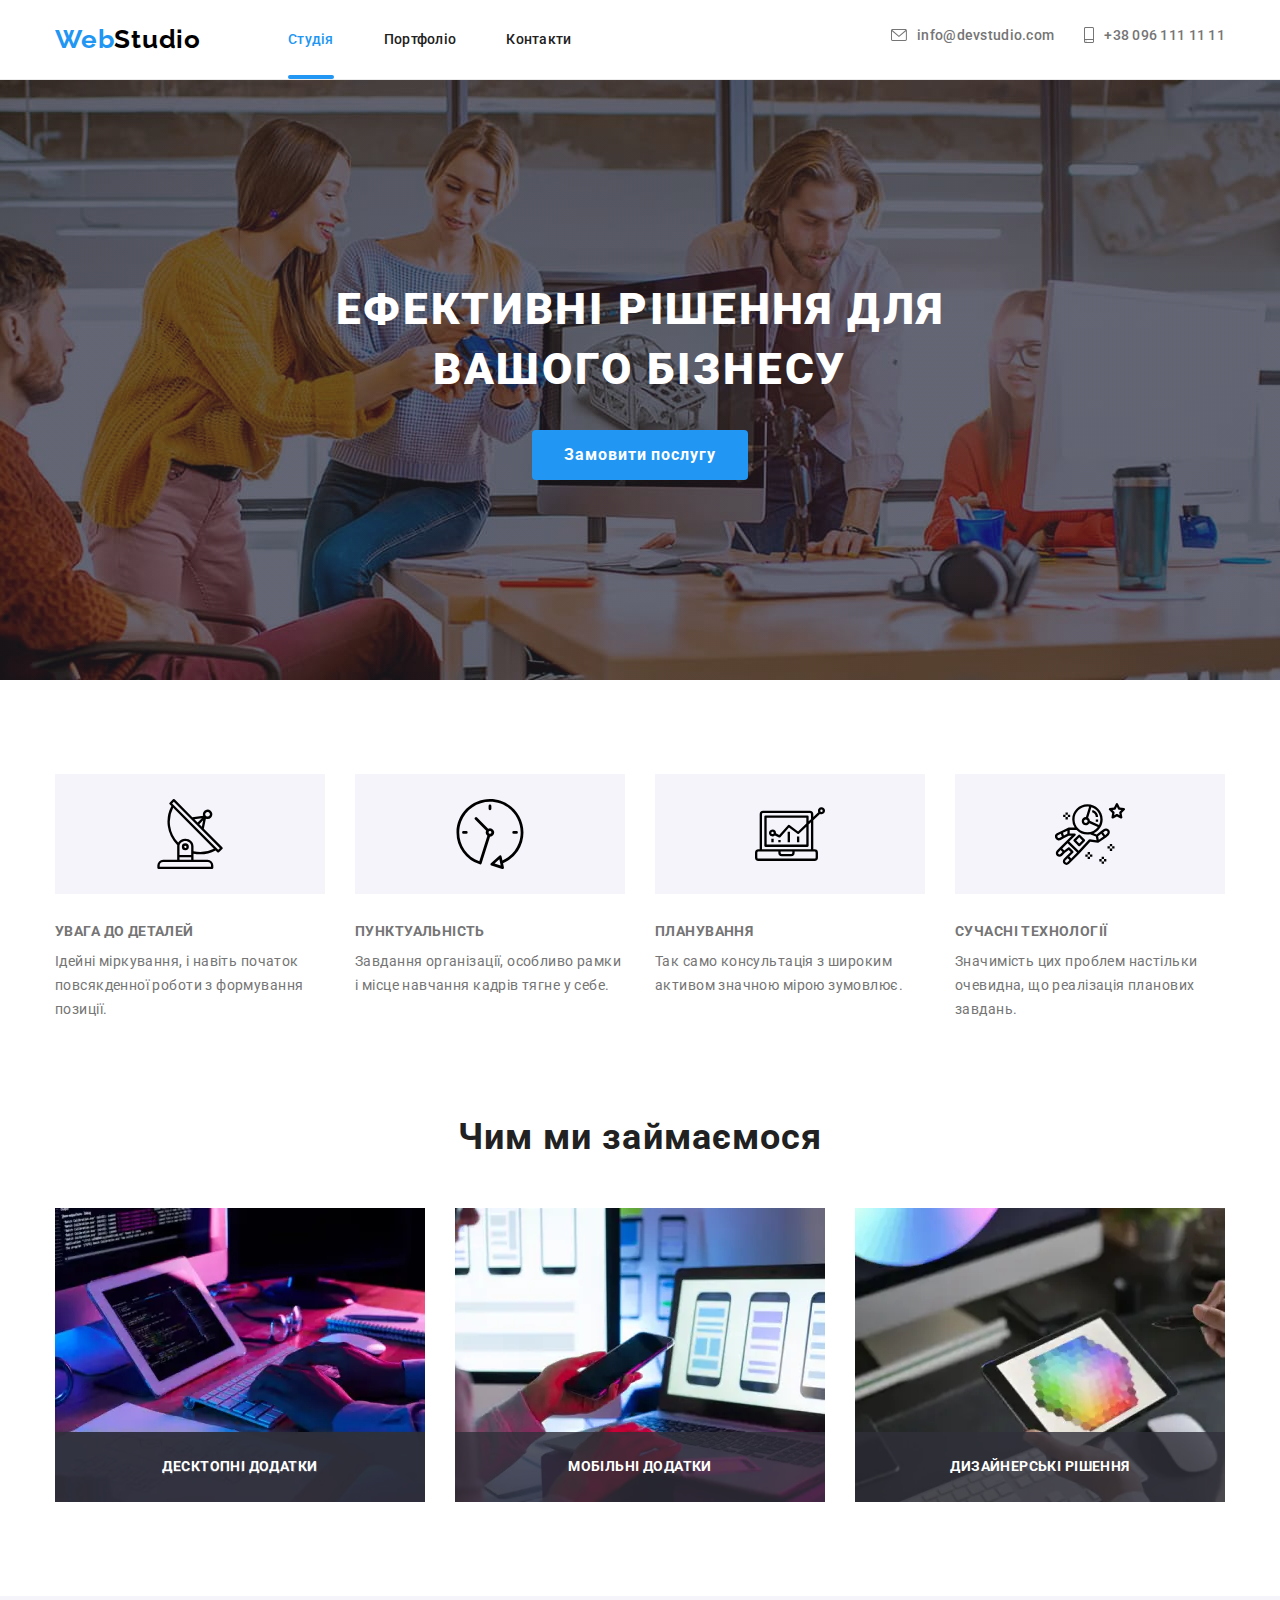
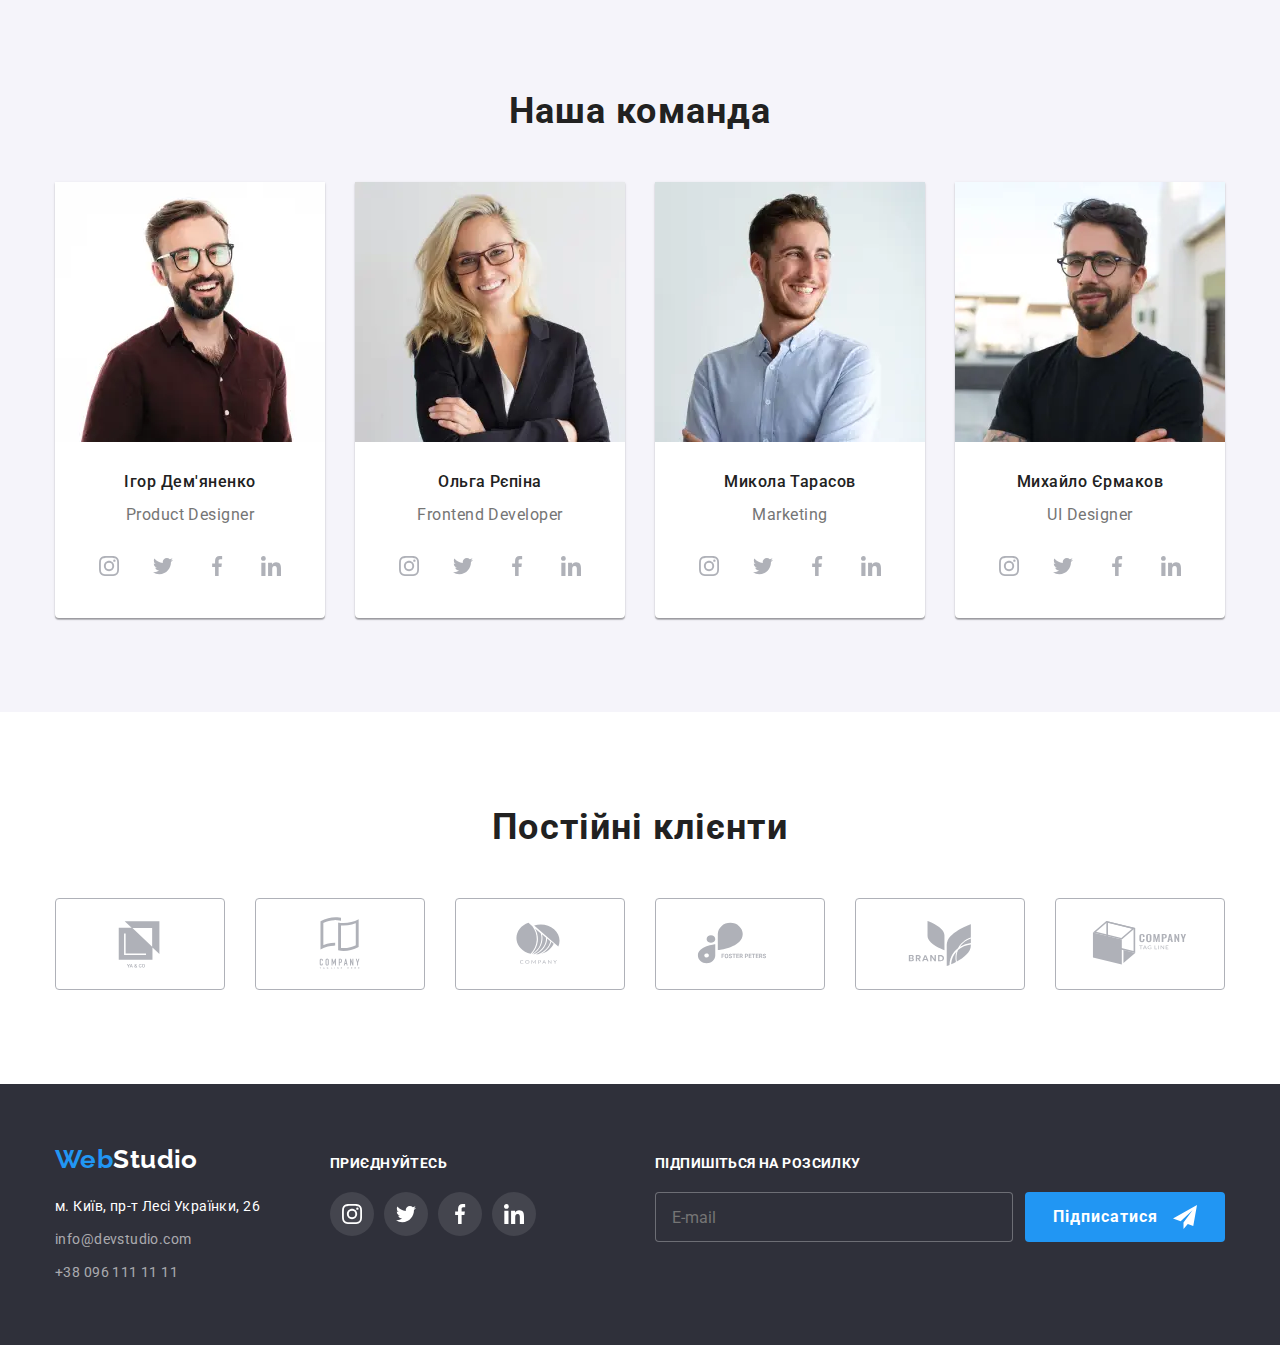
==== commit 012d9991: "cor footer-social" ====
--- a/index.html
+++ b/index.html
@@ -501,32 +501,32 @@
                     </ul>
                 </address>
             </div>
-            <div class="social">
+            <div class="footer-social">
                 <p class="footer-title">Приєднуйтесь</p>
-                <ul class="social-list list">
-                    <li class="social-list__item">
-                        <a class="social-list__link social-icon-footer" href="#" >
+                <ul class="footer-social-list list">
+                    <li class="footer-social-list__item">
+                        <a class="footer-social-list__link" href="#" >
                             <svg class="icon-footer" width="20px" height="20px">
                                 <use href="./images/icons.svg#icon-instagram"></use>
                             </svg>
                         </a>
                     </li>
-                    <li class="social-list__item">
-                        <a class="social-list__link social-icon-footer" href="#" >
+                    <li class="footer-social-list__item">
+                        <a class="footer-social-list__link" href="#" >
                             <svg class="icon-footer" width="20px" height="20px">
                                 <use href="./images/icons.svg#icon-twitter"></use>
                             </svg>
                         </a>
                     </li>
-                    <li class="social-list__item">
-                        <a class="social-list__link social-icon-footer" href="#" >
+                    <li class="footer-social-list__item">
+                        <a class="footer-social-list__link" href="#" >
                             <svg class="icon-footer" width="20px" height="20px">
                                 <use href="./images/icons.svg#icon-facebook"></use>
                             </svg>
                         </a>
                     </li>
-                    <li class="social-list__item">
-                        <a class="social-list__link social-icon-footer" href="#" >
+                    <li class="footer-social-list__item">
+                        <a class="footer-social-list__link" href="#" >
                             <svg class="icon-footer" width="20px" height="20px">
                                 <use href="./images/icons.svg#icon-linkedin"></use>
                             </svg>
--- a/css/main.min.css
+++ b/css/main.min.css
@@ -1 +1 @@
-:root{--primary-text-color:#757575;--secondary-text-color:#212121;--white-color:#FFFFFF;--white-color-footer-link:rgba(255, 255, 255, 0.6);--black-color:#000000;--accent-color:#2196F3;--hero-footer-background-color:#2F303A;--secondary-background-color:#F5F4FA;--border-header-color:#ECECEC;--accent-color-focus:#188CE8;--cards-border-color:#EEEEEE;--hero-gradient: #c4c4c4;--icons-color-main: #afb1b8;--primary-font-family: Roboto, sans-serif;--secondary-font-family: Raleway, sans-serif}.visually-hidden{position:absolute;white-space:nowrap;width:1px;height:1px;overflow:hidden;border:0;padding:0;clip:rect(0 0 0 0);clip-path:inset(50%);margin:-1px}body{color:var(--primary-text-color);background-color:var(--white-color);font-family:var(--primary-font-family);font-size:14px;letter-spacing:.03em}h1,h2,h3,h4,h5,h6,p{margin-top:0;margin-bottom:0}ul{margin-top:0;margin-bottom:0;padding-left:0;list-style:none}img{display:block;max-width:100%;height:auto}address{font-style:normal}button{display:block;margin:0 auto;cursor:pointer;border:none;border-radius:4px}.list{list-style:none;padding-left:0;margin:0}.link{text-decoration:none}.container{padding:0 15px}@media screen and (min-width: 480px){.container{width:480px;margin:0 auto}}@media screen and (min-width: 768px){.container{width:768px}}@media screen and (min-width: 1200px){.container{width:1200px}}.section{padding-top:94px;padding-bottom:94px}.section-title{color:var(--secondary-text-color);font-weight:700;font-size:36px;line-height:1.17;text-align:center;letter-spacing:.03em;margin-bottom:50px}.backdrop{position:fixed;top:0;left:0;bottom:0;right:0;background-color:rgba(0,0,0,.2);opacity:1;transition:opacity 250ms cubic-bezier(0.4, 0, 0.2, 1)}.backdrop.is-hidden{opacity:0;pointer-events:none;visibility:hidden}.backdrop.is-hidden .modal{transform:translate(-50%, -50%) scale(1.1);visibility:visible}.modal{position:absolute;top:50%;left:50%;min-width:528px;min-height:581px;padding:40px;background-color:var(--white-color);box-shadow:0px 1px 3px rgba(0,0,0,.12),0px 1px 1px rgba(0,0,0,.14),0px 2px 1px rgba(0,0,0,.2);border-radius:4px;transform:translate(-50%, -50%) scale(1);transition:transform 250ms cubic-bezier(0.4, 0, 0.2, 1)}.modal__close-btn{position:absolute;top:8px;right:8px;display:flex;justify-content:center;align-items:center;width:30px;height:30px;color:var(--black-color);background-color:rgba(0,0,0,0);border-radius:50%;border:1px solid rgba(0,0,0,.1);transition:border-color 250ms cubic-bezier(0.4, 0, 0.2, 1)}.modal__close-btn:hover,.modal__close-btn:focus{border-color:var(--accent-color)}.modal__close-icon{fill:currentColor}.modal-form{display:flex;flex-direction:column}.modal-form-field{margin-bottom:10px}.modal-form-title{font-size:20px;line-height:1.15;font-weight:700;margin-bottom:12px;text-align:center;color:var(--secondary-text-color)}.modal-form-input-icon{position:relative;display:block}.modal-form-input{width:100%;height:40px;border-radius:4px;border:1px solid rgba(33,33,33,.2);padding-left:42px;transition:border-color 250ms cubic-bezier(0.4, 0, 0.2, 1)}.modal-form-input:focus{border-color:var(--accent-color);outline:none}.modal-form-icon{position:absolute;top:50%;left:12px;transform:translateY(-50%);transition:fill 250ms cubic-bezier(0.4, 0, 0.2, 1)}.modal-form-input:focus+.modal-form-icon{fill:var(--accent-color)}.modal-form-desc-title{display:block;font-size:12px;line-height:1.16;letter-spacing:.01em;color:var(--primary-text-color);margin-bottom:4px}.modal-form-comment{width:100%;height:120px;resize:none;border-radius:4px;border:1px solid rgba(33,33,33,.2);padding:12px 16px;transition:border-color 250ms cubic-bezier(0.4, 0, 0.2, 1)}.modal-form-comment:focus{outline:none;border-color:var(--accent-color)}.modal-form-comment::placeholder{font-size:12px;line-height:1.16;letter-spacing:.01em;color:rgba(117,117,117,.5)}.modal-form-field-comment{margin-bottom:20px}.modal-form-checkbox{border:2px solid var(--secondary-text-color);border-radius:2px;cursor:pointer;margin-right:7px}.modal-form-check:checked+.modal-form-checkbox{background-color:var(--accent-color);border:2px solid var(--accent-color)}.modal-form-checkbox-icon{display:none}.modal-form-check:checked+.modal-form-checkbox .modal-form-checkbox-icon{display:block}.modal-form-checkbox-field{display:flex;align-items:center;justify-content:center;margin-bottom:30px;font-weight:400;line-height:1.71;color:var(--primary-text-color)}.checkbox-accent{color:var(--accent-color)}.modal-form-submit{padding:10px 52px;border-radius:4px;font-family:inherit;font-weight:700;font-size:16px;line-height:1.9;letter-spacing:.06em;color:var(--white-color);background-color:var(--accent-color);transition:background-color 250ms cubic-bezier(0.4, 0, 0.2, 1)}.modal-form-submit:hover,.modal-form-submit:focus{background-color:var(--accent-color-focus)}.mobile-menu{position:fixed;top:0;left:0;z-index:100;width:100%;height:100%;background-color:#fff;opacity:0;visibility:hidden;pointer-events:none;transition:opacity 250ms cubic-bezier(0.4, 0, 0.2, 1),visibility 250ms cubic-bezier(0.4, 0, 0.2, 1);overflow-y:scroll}.mobile-menu.is-open{opacity:1;visibility:visible;pointer-events:auto}.mobile-nav-list__link.current{color:var(--accent-color)}.mobile-menu__close-btn{position:absolute;top:10px;right:15px;background-color:rgba(0,0,0,0);border:0;padding:0;line-height:0}.mobile-menu__close-icon{width:40px;height:40px}.mobile-menu__container{position:relative;padding-left:40px;padding-top:48px;padding-bottom:48px}.mobile-nav-list__item{margin-bottom:32px}.mobile-nav-list__item:last-child{margin-bottom:302px}.mobile-nav-list__link{font-weight:500;font-size:40px;line-height:1.17;letter-spacing:.02em;text-decoration:none;color:var(--secondary-text-color)}.mobile-contact-list__item{margin-bottom:32px}.mobile-contact-list__item:last-child{margin-bottom:64px}.mobile-contact-list__link.tel{font-weight:500;font-size:34px;line-height:1.18;letter-spacing:.02em;color:var(--accent-color)}.mobile-contact-list__link{font-weight:500;font-size:24px;line-height:1.1666666667;letter-spacing:.02em;text-decoration:none;color:#757575}.mobile-menu-social-list__link{font-weight:500;font-size:18px;line-height:1.2222222222;letter-spacing:.02em;text-decoration:none;color:var(--accent-color)}.mobile-menu-social-list{display:flex;align-items:center;flex-wrap:wrap;max-width:357px;height:22px}.mobile-menu-social-list__item{margin-right:auto}.mobile-menu-social-list__item:not(:last-child){padding-right:10px;position:relative}.mobile-menu-social-list__item:not(:last-child)::after{content:"";display:block;height:100%;width:1px;background-color:rgba(33,33,33,.2);position:absolute;top:0;right:0}.site-nav{display:none}.header-contact{display:none}.header__container{display:flex;align-items:center;justify-content:space-between;height:100%}.open-mobile-menu-btn{line-height:0;border:none;background-color:rgba(0,0,0,0);padding:0}.open-mobile-menu-btn__icon{width:40px;height:40px}.header{height:60px;border-bottom:1px solid var(--border-header-color)}.site-nav__link.current{color:var(--accent-color)}.header-link{line-height:1.71;text-decoration:none;transition:color 250ms cubic-bezier(0.4, 0, 0.2, 1)}.header-link:hover,.header-link:focus{color:var(--accent-color)}.logo-header{color:var(--accent-color);font-family:var(--secondary-font-family);font-weight:700;font-size:26px;line-height:1.19;letter-spacing:.03em;text-decoration:none;padding-top:24px;padding-bottom:24px}.studio-black{color:var(--black-color)}.icon-envelope{margin-right:10px;fill:currentColor}.icon-smartphone{margin-right:10px;fill:currentColor}@media screen and (min-width: 768px){.header{height:80px}.site-nav{display:flex;gap:50px;margin-left:87px}.site-nav__link{font-weight:500;font-size:14px;line-height:1.1428571429;letter-spacing:.02em;color:#212121;position:relative;padding:32px 0;transform:color 250ms cubic-bezier(0.4, 0, 0.2, 1)}.site-nav__link:hover,.site-nav__link:focus{color:var(--accent-color)}.site-nav .current{color:var(--accent-color)}.site-nav .current::after{content:"";display:block;position:absolute;width:100%;height:4px;border-radius:2px;background-color:var(--accent-color);bottom:0}.header-contact{display:block}.header-contact__item:not(:last-child){margin-bottom:10px}.header-contact__link{font-weight:500;font-size:12px;line-height:1.1666666667;letter-spacing:.02em;color:var(--primary-text-color);display:flex;align-items:center;transform:color 250ms cubic-bezier(0.4, 0, 0.2, 1)}.header-contact__link:hover,.header-contact__link:focus{color:var(--accent-color)}.open-mobile-menu-btn{display:none}.navigation{display:flex;align-items:center}}@media screen and (min-width: 1200px){.header-contact{display:flex;gap:30px}.header-contact__link{padding:32px 0;font-size:14px;line-height:1.1428571429}}.hero{background-color:var(--hero-gradient);height:600px;max-width:1600px;margin-left:auto;margin-right:auto;background-image:linear-gradient(to right, rgba(47, 48, 58, 0.4), rgba(47, 48, 58, 0.4)),url(../images/hero-bg-mobile.jpg);background-repeat:no-repeat;background-size:cover;background-position:center;padding:200px 0}.hero-title{font-style:normal;color:var(--white-color);font-weight:900;font-size:44px;line-height:1.36;text-align:center;letter-spacing:.06em;text-transform:uppercase;width:696px;margin-bottom:30px;margin-right:auto;margin-left:auto}.hero-button{background-color:var(--accent-color);color:var(--white-color);border-color:rgba(0,0,0,0);cursor:pointer;font-family:inherit;font-weight:700;font-size:16px;line-height:1.88;display:flex;align-items:center;text-align:center;letter-spacing:.06em;padding:10px 32px;border-radius:4px;border:none}.hero-button:hover,.hero-button:focus{background-color:var(--accent-color-focus);box-shadow:0px 4px 4px rgba(0,0,0,.15)}@media(min-device-pixel-ratio: 2)and (max-width: 767px),(min-resolution: 192dpi)and (max-width: 767px),(min-resolution: 2dppx)and (max-width: 767px){.hero{background-image:linear-gradient(rgba(47, 48, 58, 0.4), rgba(47, 48, 58, 0.4)),url(../images/hero-bg-mobile@2x.jpg)}}@media screen and (min-width: 768px){.hero{background-image:linear-gradient(rgba(47, 48, 58, 0.4), rgba(47, 48, 58, 0.4)),url(../images/hero-bg-tablet.jpg)}}@media(min-device-pixel-ratio: 2)and (min-width: 767px),(min-resolution: 192dpi)and (min-width: 767px),(min-resolution: 2dppx)and (min-width: 767px){.hero{background-image:linear-gradient(rgba(47, 48, 58, 0.4), rgba(47, 48, 58, 0.4)),url(../images/hero-bg-tablet@2x.jpg)}}@media screen and (min-width: 1200px){.hero{background-image:linear-gradient(rgba(47, 48, 58, 0.4), rgba(47, 48, 58, 0.4)),url(../images/hero-bg-desktop.jpg)}}@media(min-device-pixel-ratio: 2)and (min-width: 1200px),(min-resolution: 192dpi)and (min-width: 1200px),(min-resolution: 2dppx)and (min-width: 1200px){.hero{background-image:linear-gradient(rgba(47, 48, 58, 0.4), rgba(47, 48, 58, 0.4)),url(../images/hero-bg-desktop@2x.jpg)}}@media screen and (min-width: 310px)and (max-width: 400px){.hero-title{width:300px;font-size:26px;line-height:1.62}}@media screen and (min-width: 401px)and (max-width: 1199px){.hero-title{font-size:26px;line-height:1.62;width:360px}}@media screen and (min-width: 320px)and (max-width: 767px){.hero{max-width:480px;height:400px;padding:118px 0}}@media screen and (min-width: 768px)and (max-width: 1199px){.hero{max-width:768px;height:400px;padding:118px 0}}.feature{list-style:none;display:flex;flex-direction:column;row-gap:30px;padding:0;margin:0}.feature__item{max-width:450px}.feature__icon{display:flex;justify-content:center;align-items:center;margin-bottom:30px;height:120px;background-color:var(--secondary-background-color)}.feature__title{text-align:center;margin-bottom:10px;font-size:14px;font-weight:700;line-height:1.14;text-transform:uppercase;color:var(--secondary-text-color--)}.feature__text{font-weight:400;font-size:14px;line-height:1.71;letter-spacing:.03em;color:var(--primary-text-color)}@media screen and (min-width: 768px){.feature{flex-wrap:wrap;flex-direction:row;gap:30px}.feature__item{flex-basis:calc((100% - 30px)/2)}.feature__title{text-align:left}}@media screen and (min-width: 1200px){.feature{flex-wrap:nowrap}}@media screen and (max-width: 1199px){.work{display:none}}@media screen and (min-width: 1200px){.work{padding-top:0}.work__list{display:flex;justify-content:space-between}.work__item{position:relative}.work__text{position:absolute;bottom:0;width:100%;height:70px;font-weight:700;line-height:1.14;text-transform:uppercase;color:var(--white-color);background-color:rgba(47,48,58,.8);display:flex;justify-content:center;align-items:center}}@media screen and (max-width: 767px){.team__list{display:flex;flex-direction:column;gap:30px}}@media screen and (min-width: 768px){.team__list{display:flex;gap:30px;flex-wrap:wrap}.team__cards{flex-basis:calc((100% - 30px)/2)}}@media screen and (min-width: 1200px){.team__list{display:flex;gap:30px}.team__cards{flex-basis:calc((100% - 90px)/4)}}.team{background-color:var(--secondary-background-color)}.team__cards{background-color:var(--white-color);box-shadow:0px 1px 3px rgba(0,0,0,.12),0px 1px 1px rgba(0,0,0,.14),0px 2px 1px rgba(0,0,0,.2);border-radius:0px 0px 4px 4px}.team__content{padding-top:30px;padding-bottom:30px}.team__name{color:var(--secondary-text-color);font-weight:500;font-size:16px;line-height:1.19;text-align:center;letter-spacing:.03em;margin-bottom:10px}.team__position{color:var(--primary-text-color);font-style:normal;font-weight:400;font-size:16px;line-height:1.71;letter-spacing:.03em;text-align:center;margin-bottom:16px}.social-list{display:flex;justify-content:center;gap:10px}.social-list__item{width:44px;height:44px}.social-list__link{display:flex;justify-content:center;align-items:center;width:100%;height:100%;border-radius:50%;color:var(--icons-color-main);background-color:var(--white-color);transition:color 250ms cubic-bezier(0.4, 0, 0.2, 1),background-color 250ms cubic-bezier(0.4, 0, 0.2, 1)}.social-list__link:hover,.social-list__link:focus{background-color:var(--accent-color);color:var(--white-color)}.social-list__icon{fill:currentColor}.company__list{display:flex;justify-content:center;align-items:center;flex-wrap:wrap;gap:30px;margin:0;padding:0;list-style:none}.company__item{flex-basis:calc((100% - 30px)/2);height:92px}.company__link{display:flex;justify-content:center;align-items:center;width:100%;height:100%;color:var(--icons-color-main);border:1px solid var(--icons-color-main);border-radius:4px;transition:color 250ms cubic-bezier(0.4, 0, 0.2, 1),border-color 250ms cubic-bezier(0.4, 0, 0.2, 1)}.company__link:hover,.company__link:focus{color:var(--accent-color);border-color:var(--accent-color)}.company__logo{fill:currentColor}@media screen and (min-width: 768px){.company__item{flex-basis:calc((100% - 60px)/3)}}@media screen and (min-width: 1200px){.company__item{flex-basis:calc((100% - 150px)/6)}}.visually-hidden{position:absolute;white-space:nowrap;width:1px;height:1px;overflow:hidden;border:0;padding:0;clip:rect(0 0 0 0);clip-path:inset(50%);margin:-1px}.button-list{display:flex;justify-content:center;gap:8px;margin-bottom:50px;list-style:none}.button{color:var(--secondary-text-color);background-color:var(--secondary-background-color);border-color:rgba(0,0,0,0);cursor:pointer;font-family:inherit;font-weight:500;font-size:16px;line-height:1.62;text-align:center;letter-spacing:.03em;display:inline-block;padding:6px 22px;border-radius:4px;transition:color 250ms cubic-bezier(0.4, 0, 0.2, 1),background-color 250ms cubic-bezier(0.4, 0, 0.2, 1),box-shadow 250ms cubic-bezier(0.4, 0, 0.2, 1)}.button:hover,.button:focus{color:var(--white-color);background-color:var(--accent-color);box-shadow:0px 3px 1px rgba(0,0,0,.1),0px 1px 2px rgba(0,0,0,.08),0px 2px 2px rgba(0,0,0,.12)}.portfolio-list{display:flex;flex-wrap:wrap;gap:30px}.portfolio-list-cards{background-color:var(--white-color);border:1px solid var(--cards-border-color);list-style:none;flex-basis:calc((100% - 60px)/3)}.portfolio-container{padding:20px 24px;border:1px solid var(--cards-border-color);border-top:none}.portfolio-title{color:var(--secondary-text-color);font-weight:700;font-size:18px;line-height:2;letter-spacing:.06em;margin-bottom:4px}.portfolio-type{color:var(--primary-text-color);font-weight:400;font-size:16px;line-height:1.88;letter-spacing:.03em}.portfolio-link{display:block;transition:box-shadow 250ms cubic-bezier(0.4, 0, 0.2, 1)}.portfolio-link:hover,.portfolio-link:focus{box-shadow:0px 4px 4px rgba(0,0,0,.25),0px 4px 4px rgba(0,0,0,.06),1px 4px 6px rgba(0,0,0,.16)}.overlay-wrapper{position:relative;overflow:hidden}.overlay-text{padding:63px 24px;font-weight:400;font-size:18px;line-height:1.56;letter-spacing:.03em;color:var(--secondary-background-color);background-color:rgba(33,150,243,.9);position:absolute;top:0;left:0;width:100%;height:100%;overflow:auto;transform:translateY(100%);transition:transform 250ms cubic-bezier(0.4, 0, 0.2, 1)}.portfolio-link:hover .overlay-text,.portfolio-link:focus .overlay-text{transform:translateY(0%)}@media screen and (min-width: 320px)and (max-width: 479px){.footer-form-input{width:100%}.footer-container{display:block}.address{display:flex;flex-direction:column;align-items:center}.footer-title{text-align:center;margin-top:60px}.footer-list{display:flex;flex-direction:column;align-items:center}.footer-form-button{margin-left:auto;margin-right:auto;margin-top:20px}}@media screen and (min-width: 480px)and (max-width: 767px){.footer-container{display:flex;flex-direction:column;gap:60px;align-items:center}.footer-contact-form{display:flex;flex-direction:column;gap:20px}.footer-form{display:flex;flex-direction:column;gap:20px}.address{display:flex;flex-direction:column;align-items:center}.footer-list{display:flex;flex-direction:column;align-items:center}.footer-title{text-align:center}.social{display:flex;flex-direction:column;align-items:center;margin-left:0}.footer-contact-form{display:flex;flex-direction:column;align-items:center}.footer-form-button{margin-left:auto;margin-right:auto}.footer-form-input{width:450px}}@media screen and (min-width: 768px)and (max-width: 1199px){.footer-container{display:flex;align-items:baseline;flex-wrap:wrap;justify-content:space-around;row-gap:60px;flex-direction:row}.footer-form-button{margin-left:auto;margin-right:auto}.footer-form{display:flex;flex-direction:column;gap:20px}.address{display:flex;flex-direction:column;align-items:center}.footer-list{display:flex;flex-direction:column;align-items:center}.footer-title{text-align:center}.social{display:flex;flex-direction:column;align-items:center;margin-left:0}.footer-contact-form{display:flex;flex-direction:column;align-items:center;gap:20px}.footer-form-button{margin-left:auto;margin-right:auto}.footer-form-input{width:450px}}@media screen and (min-width: 1200px){.footer-container{display:flex;flex-direction:row;align-items:baseline;flex-wrap:nowrap;justify-content:center}.footer-form{display:flex;flex-direction:row;gap:12px}.social{margin-left:70px}.footer-contact-form{margin-left:auto}.footer-form-input{width:358px}.address{align-items:flex-start}}.footer{background-color:var(--hero-footer-background-color);padding-top:60px;padding-bottom:60px}.logo-footer{color:var(--accent-color);display:inline-block;margin-bottom:20px;font-family:var(--secondary-font-family);font-weight:700;font-size:26px;line-height:1.19;text-decoration:none}.studio-white{color:var(--white-color)}.contacts{margin-top:9px}.contacts:first-child{margin-top:0px}.footer-list{line-height:1.71}.map{color:var(--white-color);line-height:1.71;text-decoration:none;transition:color 250ms cubic-bezier(0.4, 0, 0.2, 1)}.map:hover,.map:focus{color:var(--accent-color)}.link{color:var(--white-color-footer-link)}.social-list{display:flex;justify-content:center;gap:10px;margin-top:20px}.footer-title{font-weight:700;font-size:14px;line-height:1.14;text-transform:uppercase;color:var(--white-color);margin-bottom:20px}.social-list__item{width:44px;height:44px}.social-list__link{display:flex;align-items:center;justify-content:center;height:inherit;border-radius:50%;background-color:rgba(255,255,255,.1);color:var(--white-color);transition:background-color 250ms cubic-bezier(0.4, 0, 0.2, 1)}.social-list__link:hover,.social-list__link:focus{background-color:var(--accent-color)}.icon-footer{fill:currentColor}.footer-form-button{position:relative;display:block;width:200px;height:50px;background-color:var(--accent-color);color:var(--white-color);padding-left:28px;font-weight:700;font-size:16px;letter-spacing:.06em;text-align:left;transition:background-color 250ms cubic-bezier(0.4, 0, 0.2, 1)}.footer-form-button:hover,.footer-form-button:focus{background-color:var(--accent-color-focus)}.footer-form-input{height:50px;padding-left:16px;border:1px solid rgba(255,255,255,.3);border-radius:4px;background-color:var(--hero-footer-background-color);color:rgba(255,255,255,.6);font-weight:400;font-size:16px}.footer-form-icon{position:absolute;top:13px;left:148px}/*# sourceMappingURL=main.min.css.map */+:root{--primary-text-color:#757575;--secondary-text-color:#212121;--white-color:#FFFFFF;--white-color-footer-link:rgba(255, 255, 255, 0.6);--black-color:#000000;--accent-color:#2196F3;--hero-footer-background-color:#2F303A;--secondary-background-color:#F5F4FA;--border-header-color:#ECECEC;--accent-color-focus:#188CE8;--cards-border-color:#EEEEEE;--hero-gradient: #c4c4c4;--icons-color-main: #afb1b8;--primary-font-family: Roboto, sans-serif;--secondary-font-family: Raleway, sans-serif}.visually-hidden{position:absolute;white-space:nowrap;width:1px;height:1px;overflow:hidden;border:0;padding:0;clip:rect(0 0 0 0);clip-path:inset(50%);margin:-1px}body{color:var(--primary-text-color);background-color:var(--white-color);font-family:var(--primary-font-family);font-size:14px;letter-spacing:.03em}h1,h2,h3,h4,h5,h6,p{margin-top:0;margin-bottom:0}ul{margin-top:0;margin-bottom:0;padding-left:0;list-style:none}img{display:block;max-width:100%;height:auto}address{font-style:normal}button{display:block;margin:0 auto;cursor:pointer;border:none;border-radius:4px}.list{list-style:none;padding-left:0;margin:0}.link{text-decoration:none}.container{padding:0 15px}@media screen and (min-width: 480px){.container{width:480px;margin:0 auto}}@media screen and (min-width: 768px){.container{width:768px}}@media screen and (min-width: 1200px){.container{width:1200px}}.section{padding-top:94px;padding-bottom:94px}.section-title{color:var(--secondary-text-color);font-weight:700;font-size:36px;line-height:1.17;text-align:center;letter-spacing:.03em;margin-bottom:50px}.backdrop{position:fixed;top:0;left:0;bottom:0;right:0;background-color:rgba(0,0,0,.2);opacity:1;transition:opacity 250ms cubic-bezier(0.4, 0, 0.2, 1)}.backdrop.is-hidden{opacity:0;pointer-events:none;visibility:hidden}.backdrop.is-hidden .modal{transform:translate(-50%, -50%) scale(1.1);visibility:visible}.modal{position:absolute;top:50%;left:50%;min-width:528px;min-height:581px;padding:40px;background-color:var(--white-color);box-shadow:0px 1px 3px rgba(0,0,0,.12),0px 1px 1px rgba(0,0,0,.14),0px 2px 1px rgba(0,0,0,.2);border-radius:4px;transform:translate(-50%, -50%) scale(1);transition:transform 250ms cubic-bezier(0.4, 0, 0.2, 1)}.modal__close-btn{position:absolute;top:8px;right:8px;display:flex;justify-content:center;align-items:center;width:30px;height:30px;color:var(--black-color);background-color:rgba(0,0,0,0);border-radius:50%;border:1px solid rgba(0,0,0,.1);transition:border-color 250ms cubic-bezier(0.4, 0, 0.2, 1)}.modal__close-btn:hover,.modal__close-btn:focus{border-color:var(--accent-color)}.modal__close-icon{fill:currentColor}.modal-form{display:flex;flex-direction:column}.modal-form-field{margin-bottom:10px}.modal-form-title{font-size:20px;line-height:1.15;font-weight:700;margin-bottom:12px;text-align:center;color:var(--secondary-text-color)}.modal-form-input-icon{position:relative;display:block}.modal-form-input{width:100%;height:40px;border-radius:4px;border:1px solid rgba(33,33,33,.2);padding-left:42px;transition:border-color 250ms cubic-bezier(0.4, 0, 0.2, 1)}.modal-form-input:focus{border-color:var(--accent-color);outline:none}.modal-form-icon{position:absolute;top:50%;left:12px;transform:translateY(-50%);transition:fill 250ms cubic-bezier(0.4, 0, 0.2, 1)}.modal-form-input:focus+.modal-form-icon{fill:var(--accent-color)}.modal-form-desc-title{display:block;font-size:12px;line-height:1.16;letter-spacing:.01em;color:var(--primary-text-color);margin-bottom:4px}.modal-form-comment{width:100%;height:120px;resize:none;border-radius:4px;border:1px solid rgba(33,33,33,.2);padding:12px 16px;transition:border-color 250ms cubic-bezier(0.4, 0, 0.2, 1)}.modal-form-comment:focus{outline:none;border-color:var(--accent-color)}.modal-form-comment::placeholder{font-size:12px;line-height:1.16;letter-spacing:.01em;color:rgba(117,117,117,.5)}.modal-form-field-comment{margin-bottom:20px}.modal-form-checkbox{border:2px solid var(--secondary-text-color);border-radius:2px;cursor:pointer;margin-right:7px}.modal-form-check:checked+.modal-form-checkbox{background-color:var(--accent-color);border:2px solid var(--accent-color)}.modal-form-checkbox-icon{display:none}.modal-form-check:checked+.modal-form-checkbox .modal-form-checkbox-icon{display:block}.modal-form-checkbox-field{display:flex;align-items:center;justify-content:center;margin-bottom:30px;font-weight:400;line-height:1.71;color:var(--primary-text-color)}.checkbox-accent{color:var(--accent-color)}.modal-form-submit{padding:10px 52px;border-radius:4px;font-family:inherit;font-weight:700;font-size:16px;line-height:1.9;letter-spacing:.06em;color:var(--white-color);background-color:var(--accent-color);transition:background-color 250ms cubic-bezier(0.4, 0, 0.2, 1)}.modal-form-submit:hover,.modal-form-submit:focus{background-color:var(--accent-color-focus)}.mobile-menu{position:fixed;top:0;left:0;z-index:100;width:100%;height:100%;background-color:#fff;opacity:0;visibility:hidden;pointer-events:none;transition:opacity 250ms cubic-bezier(0.4, 0, 0.2, 1),visibility 250ms cubic-bezier(0.4, 0, 0.2, 1);overflow-y:scroll}.mobile-menu.is-open{opacity:1;visibility:visible;pointer-events:auto}.mobile-nav-list__link.current{color:var(--accent-color)}.mobile-menu__close-btn{position:absolute;top:10px;right:15px;background-color:rgba(0,0,0,0);border:0;padding:0;line-height:0}.mobile-menu__close-icon{width:40px;height:40px}.mobile-menu__container{position:relative;padding-left:40px;padding-top:48px;padding-bottom:48px}.mobile-nav-list__item{margin-bottom:32px}.mobile-nav-list__item:last-child{margin-bottom:302px}.mobile-nav-list__link{font-weight:500;font-size:40px;line-height:1.17;letter-spacing:.02em;text-decoration:none;color:var(--secondary-text-color)}.mobile-contact-list__item{margin-bottom:32px}.mobile-contact-list__item:last-child{margin-bottom:64px}.mobile-contact-list__link.tel{font-weight:500;font-size:34px;line-height:1.18;letter-spacing:.02em;color:var(--accent-color)}.mobile-contact-list__link{font-weight:500;font-size:24px;line-height:1.1666666667;letter-spacing:.02em;text-decoration:none;color:#757575}.mobile-menu-social-list__link{font-weight:500;font-size:18px;line-height:1.2222222222;letter-spacing:.02em;text-decoration:none;color:var(--accent-color)}.mobile-menu-social-list{display:flex;align-items:center;flex-wrap:wrap;max-width:357px;height:22px}.mobile-menu-social-list__item{margin-right:auto}.mobile-menu-social-list__item:not(:last-child){padding-right:10px;position:relative}.mobile-menu-social-list__item:not(:last-child)::after{content:"";display:block;height:100%;width:1px;background-color:rgba(33,33,33,.2);position:absolute;top:0;right:0}.site-nav{display:none}.header-contact{display:none}.header__container{display:flex;align-items:center;justify-content:space-between;height:100%}.open-mobile-menu-btn{line-height:0;border:none;background-color:rgba(0,0,0,0);padding:0;margin:0}.open-mobile-menu-btn__icon{width:40px;height:40px}.header{height:60px;border-bottom:1px solid var(--border-header-color)}.site-nav__link.current{color:var(--accent-color)}.header-link{line-height:1.71;text-decoration:none;transition:color 250ms cubic-bezier(0.4, 0, 0.2, 1)}.header-link:hover,.header-link:focus{color:var(--accent-color)}.logo-header{color:var(--accent-color);font-family:var(--secondary-font-family);font-weight:700;font-size:26px;line-height:1.19;letter-spacing:.03em;text-decoration:none;padding-top:24px;padding-bottom:24px}.studio-black{color:var(--black-color)}.icon-envelope{margin-right:10px;fill:currentColor}.icon-smartphone{margin-right:10px;fill:currentColor}@media screen and (min-width: 768px){.header{height:80px}.site-nav{display:flex;gap:50px;margin-left:87px}.site-nav__link{font-weight:500;font-size:14px;line-height:1.1428571429;letter-spacing:.02em;color:#212121;position:relative;padding:32px 0;transform:color 250ms cubic-bezier(0.4, 0, 0.2, 1)}.site-nav__link:hover,.site-nav__link:focus{color:var(--accent-color)}.site-nav .current{color:var(--accent-color)}.site-nav .current::after{content:"";display:block;position:absolute;width:100%;height:4px;border-radius:2px;background-color:var(--accent-color);bottom:0}.header-contact{display:block}.header-contact__item:not(:last-child){margin-bottom:10px}.header-contact__link{font-weight:500;font-size:12px;line-height:1.1666666667;letter-spacing:.02em;color:var(--primary-text-color);display:flex;align-items:center;transform:color 250ms cubic-bezier(0.4, 0, 0.2, 1)}.header-contact__link:hover,.header-contact__link:focus{color:var(--accent-color)}.open-mobile-menu-btn{display:none}.navigation{display:flex;align-items:center}}@media screen and (min-width: 1200px){.header-contact{display:flex;gap:30px}.header-contact__link{padding:32px 0;font-size:14px;line-height:1.1428571429}}.hero{background-color:var(--hero-gradient);height:600px;max-width:1600px;margin-left:auto;margin-right:auto;background-image:linear-gradient(to right, rgba(47, 48, 58, 0.4), rgba(47, 48, 58, 0.4)),url(../images/hero-bg-mobile.jpg);background-repeat:no-repeat;background-size:cover;background-position:center;padding:200px 0}.hero-title{font-style:normal;color:var(--white-color);font-weight:900;font-size:44px;line-height:1.36;text-align:center;letter-spacing:.06em;text-transform:uppercase;width:696px;margin-bottom:30px;margin-right:auto;margin-left:auto}.hero-button{background-color:var(--accent-color);color:var(--white-color);border-color:rgba(0,0,0,0);cursor:pointer;font-family:inherit;font-weight:700;font-size:16px;line-height:1.88;display:flex;align-items:center;text-align:center;letter-spacing:.06em;padding:10px 32px;border-radius:4px;border:none}.hero-button:hover,.hero-button:focus{background-color:var(--accent-color-focus);box-shadow:0px 4px 4px rgba(0,0,0,.15)}@media(min-device-pixel-ratio: 2)and (max-width: 767px),(min-resolution: 192dpi)and (max-width: 767px),(min-resolution: 2dppx)and (max-width: 767px){.hero{background-image:linear-gradient(rgba(47, 48, 58, 0.4), rgba(47, 48, 58, 0.4)),url(../images/hero-bg-mobile@2x.jpg)}}@media screen and (min-width: 768px){.hero{background-image:linear-gradient(rgba(47, 48, 58, 0.4), rgba(47, 48, 58, 0.4)),url(../images/hero-bg-tablet.jpg)}}@media(min-device-pixel-ratio: 2)and (min-width: 767px),(min-resolution: 192dpi)and (min-width: 767px),(min-resolution: 2dppx)and (min-width: 767px){.hero{background-image:linear-gradient(rgba(47, 48, 58, 0.4), rgba(47, 48, 58, 0.4)),url(../images/hero-bg-tablet@2x.jpg)}}@media screen and (min-width: 1200px){.hero{background-image:linear-gradient(rgba(47, 48, 58, 0.4), rgba(47, 48, 58, 0.4)),url(../images/hero-bg-desktop.jpg)}}@media(min-device-pixel-ratio: 2)and (min-width: 1200px),(min-resolution: 192dpi)and (min-width: 1200px),(min-resolution: 2dppx)and (min-width: 1200px){.hero{background-image:linear-gradient(rgba(47, 48, 58, 0.4), rgba(47, 48, 58, 0.4)),url(../images/hero-bg-desktop@2x.jpg)}}@media screen and (min-width: 310px)and (max-width: 400px){.hero-title{width:300px;font-size:26px;line-height:1.62}}@media screen and (min-width: 401px)and (max-width: 1199px){.hero-title{font-size:26px;line-height:1.62;width:360px}}@media screen and (min-width: 320px)and (max-width: 767px){.hero{max-width:480px;height:400px;padding:118px 0}}@media screen and (min-width: 768px)and (max-width: 1199px){.hero{max-width:768px;height:400px;padding:118px 0}}.feature{list-style:none;display:flex;flex-direction:column;row-gap:30px;padding:0;margin:0}.feature__item{max-width:450px}.feature__icon{display:flex;justify-content:center;align-items:center;margin-bottom:30px;height:120px;background-color:var(--secondary-background-color)}.feature__title{text-align:center;margin-bottom:10px;font-size:14px;font-weight:700;line-height:1.14;text-transform:uppercase;color:var(--secondary-text-color--)}.feature__text{font-weight:400;font-size:14px;line-height:1.71;letter-spacing:.03em;color:var(--primary-text-color)}@media screen and (min-width: 768px){.feature{flex-wrap:wrap;flex-direction:row;gap:30px}.feature__item{flex-basis:calc((100% - 30px)/2)}.feature__title{text-align:left}}@media screen and (min-width: 1200px){.feature{flex-wrap:nowrap}}@media screen and (max-width: 1199px){.work{display:none}}@media screen and (min-width: 1200px){.work{padding-top:0}.work__list{display:flex;justify-content:space-between}.work__item{position:relative}.work__text{position:absolute;bottom:0;width:100%;height:70px;font-weight:700;line-height:1.14;text-transform:uppercase;color:var(--white-color);background-color:rgba(47,48,58,.8);display:flex;justify-content:center;align-items:center}}@media screen and (max-width: 767px){.team__list{display:flex;flex-direction:column;gap:30px}}@media screen and (min-width: 768px){.team__list{display:flex;gap:30px;flex-wrap:wrap}.team__cards{flex-basis:calc((100% - 30px)/2)}}@media screen and (min-width: 1200px){.team__list{display:flex;gap:30px}.team__cards{flex-basis:calc((100% - 90px)/4)}}.team{background-color:var(--secondary-background-color)}.team__cards{background-color:var(--white-color);box-shadow:0px 1px 3px rgba(0,0,0,.12),0px 1px 1px rgba(0,0,0,.14),0px 2px 1px rgba(0,0,0,.2);border-radius:0px 0px 4px 4px}.team__content{padding-top:30px;padding-bottom:30px}.team__name{color:var(--secondary-text-color);font-weight:500;font-size:16px;line-height:1.19;text-align:center;letter-spacing:.03em;margin-bottom:10px}.team__position{color:var(--primary-text-color);font-style:normal;font-weight:400;font-size:16px;line-height:1.71;letter-spacing:.03em;text-align:center;margin-bottom:16px}.social-list{display:flex;justify-content:center;gap:10px}.social-list__item{width:44px;height:44px}.social-list__link{display:flex;justify-content:center;align-items:center;width:100%;height:100%;border-radius:50%;color:var(--icons-color-main);background-color:var(--white-color);transition:color 250ms cubic-bezier(0.4, 0, 0.2, 1),background-color 250ms cubic-bezier(0.4, 0, 0.2, 1)}.social-list__link:hover,.social-list__link:focus{background-color:var(--accent-color);color:var(--white-color)}.social-list__icon{fill:currentColor}.company__list{display:flex;justify-content:center;align-items:center;flex-wrap:wrap;gap:30px;margin:0;padding:0;list-style:none}.company__item{flex-basis:calc((100% - 30px)/2);height:92px}.company__link{display:flex;justify-content:center;align-items:center;width:100%;height:100%;color:var(--icons-color-main);border:1px solid var(--icons-color-main);border-radius:4px;transition:color 250ms cubic-bezier(0.4, 0, 0.2, 1),border-color 250ms cubic-bezier(0.4, 0, 0.2, 1)}.company__link:hover,.company__link:focus{color:var(--accent-color);border-color:var(--accent-color)}.company__logo{fill:currentColor}@media screen and (min-width: 768px){.company__item{flex-basis:calc((100% - 60px)/3)}}@media screen and (min-width: 1200px){.company__item{flex-basis:calc((100% - 150px)/6)}}.visually-hidden{position:absolute;white-space:nowrap;width:1px;height:1px;overflow:hidden;border:0;padding:0;clip:rect(0 0 0 0);clip-path:inset(50%);margin:-1px}.button-list{display:flex;justify-content:center;gap:8px;margin-bottom:50px;list-style:none}.button{color:var(--secondary-text-color);background-color:var(--secondary-background-color);border-color:rgba(0,0,0,0);cursor:pointer;font-family:inherit;font-weight:500;font-size:16px;line-height:1.62;text-align:center;letter-spacing:.03em;display:inline-block;padding:6px 22px;border-radius:4px;transition:color 250ms cubic-bezier(0.4, 0, 0.2, 1),background-color 250ms cubic-bezier(0.4, 0, 0.2, 1),box-shadow 250ms cubic-bezier(0.4, 0, 0.2, 1)}.button:hover,.button:focus{color:var(--white-color);background-color:var(--accent-color);box-shadow:0px 3px 1px rgba(0,0,0,.1),0px 1px 2px rgba(0,0,0,.08),0px 2px 2px rgba(0,0,0,.12)}.portfolio-list{display:flex;flex-wrap:wrap;gap:30px}.portfolio-list-cards{background-color:var(--white-color);border:1px solid var(--cards-border-color);list-style:none;flex-basis:calc((100% - 60px)/3)}.portfolio-container{padding:20px 24px;border:1px solid var(--cards-border-color);border-top:none}.portfolio-title{color:var(--secondary-text-color);font-weight:700;font-size:18px;line-height:2;letter-spacing:.06em;margin-bottom:4px}.portfolio-type{color:var(--primary-text-color);font-weight:400;font-size:16px;line-height:1.88;letter-spacing:.03em}.portfolio-link{display:block;transition:box-shadow 250ms cubic-bezier(0.4, 0, 0.2, 1)}.portfolio-link:hover,.portfolio-link:focus{box-shadow:0px 4px 4px rgba(0,0,0,.25),0px 4px 4px rgba(0,0,0,.06),1px 4px 6px rgba(0,0,0,.16)}.overlay-wrapper{position:relative;overflow:hidden}.overlay-text{padding:63px 24px;font-weight:400;font-size:18px;line-height:1.56;letter-spacing:.03em;color:var(--secondary-background-color);background-color:rgba(33,150,243,.9);position:absolute;top:0;left:0;width:100%;height:100%;overflow:auto;transform:translateY(100%);transition:transform 250ms cubic-bezier(0.4, 0, 0.2, 1)}.portfolio-link:hover .overlay-text,.portfolio-link:focus .overlay-text{transform:translateY(0%)}@media screen and (min-width: 320px)and (max-width: 479px){.footer-form-input{width:100%}.footer-container{display:block}.address{display:flex;flex-direction:column;align-items:center}.footer-title{text-align:center;margin-top:60px}.footer-list{display:flex;flex-direction:column;align-items:center}.footer-form-button{margin-left:auto;margin-right:auto;margin-top:20px}}@media screen and (min-width: 480px)and (max-width: 767px){.footer-container{display:flex;flex-direction:column;gap:60px;align-items:center}.footer-contact-form{display:flex;flex-direction:column;gap:20px}.footer-form{display:flex;flex-direction:column;gap:20px}.address{display:flex;flex-direction:column;align-items:center}.footer-list{display:flex;flex-direction:column;align-items:center}.footer-title{text-align:center}.footer-social{display:flex;flex-direction:column;align-items:center;margin-left:0}.footer-contact-form{display:flex;flex-direction:column;align-items:center}.footer-form-button{margin-left:auto;margin-right:auto}.footer-form-input{width:450px}}@media screen and (min-width: 768px)and (max-width: 1199px){.footer-container{display:flex;align-items:baseline;flex-wrap:wrap;justify-content:space-around;row-gap:60px;flex-direction:row}.footer-form-button{margin-left:auto;margin-right:auto}.footer-form{display:flex;flex-direction:column;gap:20px}.address{display:flex;flex-direction:column;align-items:center}.footer-list{display:flex;flex-direction:column;align-items:center}.footer-title{text-align:center}.footer-social{display:flex;flex-direction:column;align-items:center;margin-left:0}.footer-contact-form{display:flex;flex-direction:column;align-items:center;gap:20px}.footer-form-button{margin-left:auto;margin-right:auto}.footer-form-input{width:450px}}@media screen and (min-width: 1200px){.footer-container{display:flex;flex-direction:row;align-items:baseline;flex-wrap:nowrap;justify-content:center}.footer-form{display:flex;flex-direction:row;gap:12px}.footer-social{margin-left:70px}.footer-contact-form{margin-left:auto}.footer-form-input{width:358px}.address{align-items:flex-start}}.footer{background-color:var(--hero-footer-background-color);padding-top:60px;padding-bottom:60px}.logo-footer{color:var(--accent-color);display:inline-block;margin-bottom:20px;font-family:var(--secondary-font-family);font-weight:700;font-size:26px;line-height:1.19;text-decoration:none}.studio-white{color:var(--white-color)}.contacts{margin-top:9px}.contacts:first-child{margin-top:0px}.footer-list{line-height:1.71}.map{color:var(--white-color);line-height:1.71;text-decoration:none;transition:color 250ms cubic-bezier(0.4, 0, 0.2, 1)}.map:hover,.map:focus{color:var(--accent-color)}.link{color:var(--white-color-footer-link)}.footer-social-list{display:flex;justify-content:center;gap:10px;margin-top:20px}.footer-title{font-weight:700;font-size:14px;line-height:1.14;text-transform:uppercase;color:var(--white-color);margin-bottom:20px}.footer-social-list__item{width:44px;height:44px}.footer-social-list__link{display:flex;align-items:center;justify-content:center;height:inherit;border-radius:50%;background-color:rgba(255,255,255,.1);color:var(--white-color);transition:background-color 250ms cubic-bezier(0.4, 0, 0.2, 1)}.footer-social-list__link:hover,.footer-social-list__link:focus{background-color:var(--accent-color)}.icon-footer{fill:currentColor}.footer-form-button{position:relative;display:block;width:200px;height:50px;background-color:var(--accent-color);color:var(--white-color);padding-left:28px;font-weight:700;font-size:16px;letter-spacing:.06em;text-align:left;transition:background-color 250ms cubic-bezier(0.4, 0, 0.2, 1)}.footer-form-button:hover,.footer-form-button:focus{background-color:var(--accent-color-focus)}.footer-form-input{height:50px;padding-left:16px;border:1px solid rgba(255,255,255,.3);border-radius:4px;background-color:var(--hero-footer-background-color);color:rgba(255,255,255,.6);font-weight:400;font-size:16px}.footer-form-icon{position:absolute;top:13px;left:148px;fill:var(--white-color)}/*# sourceMappingURL=main.min.css.map */